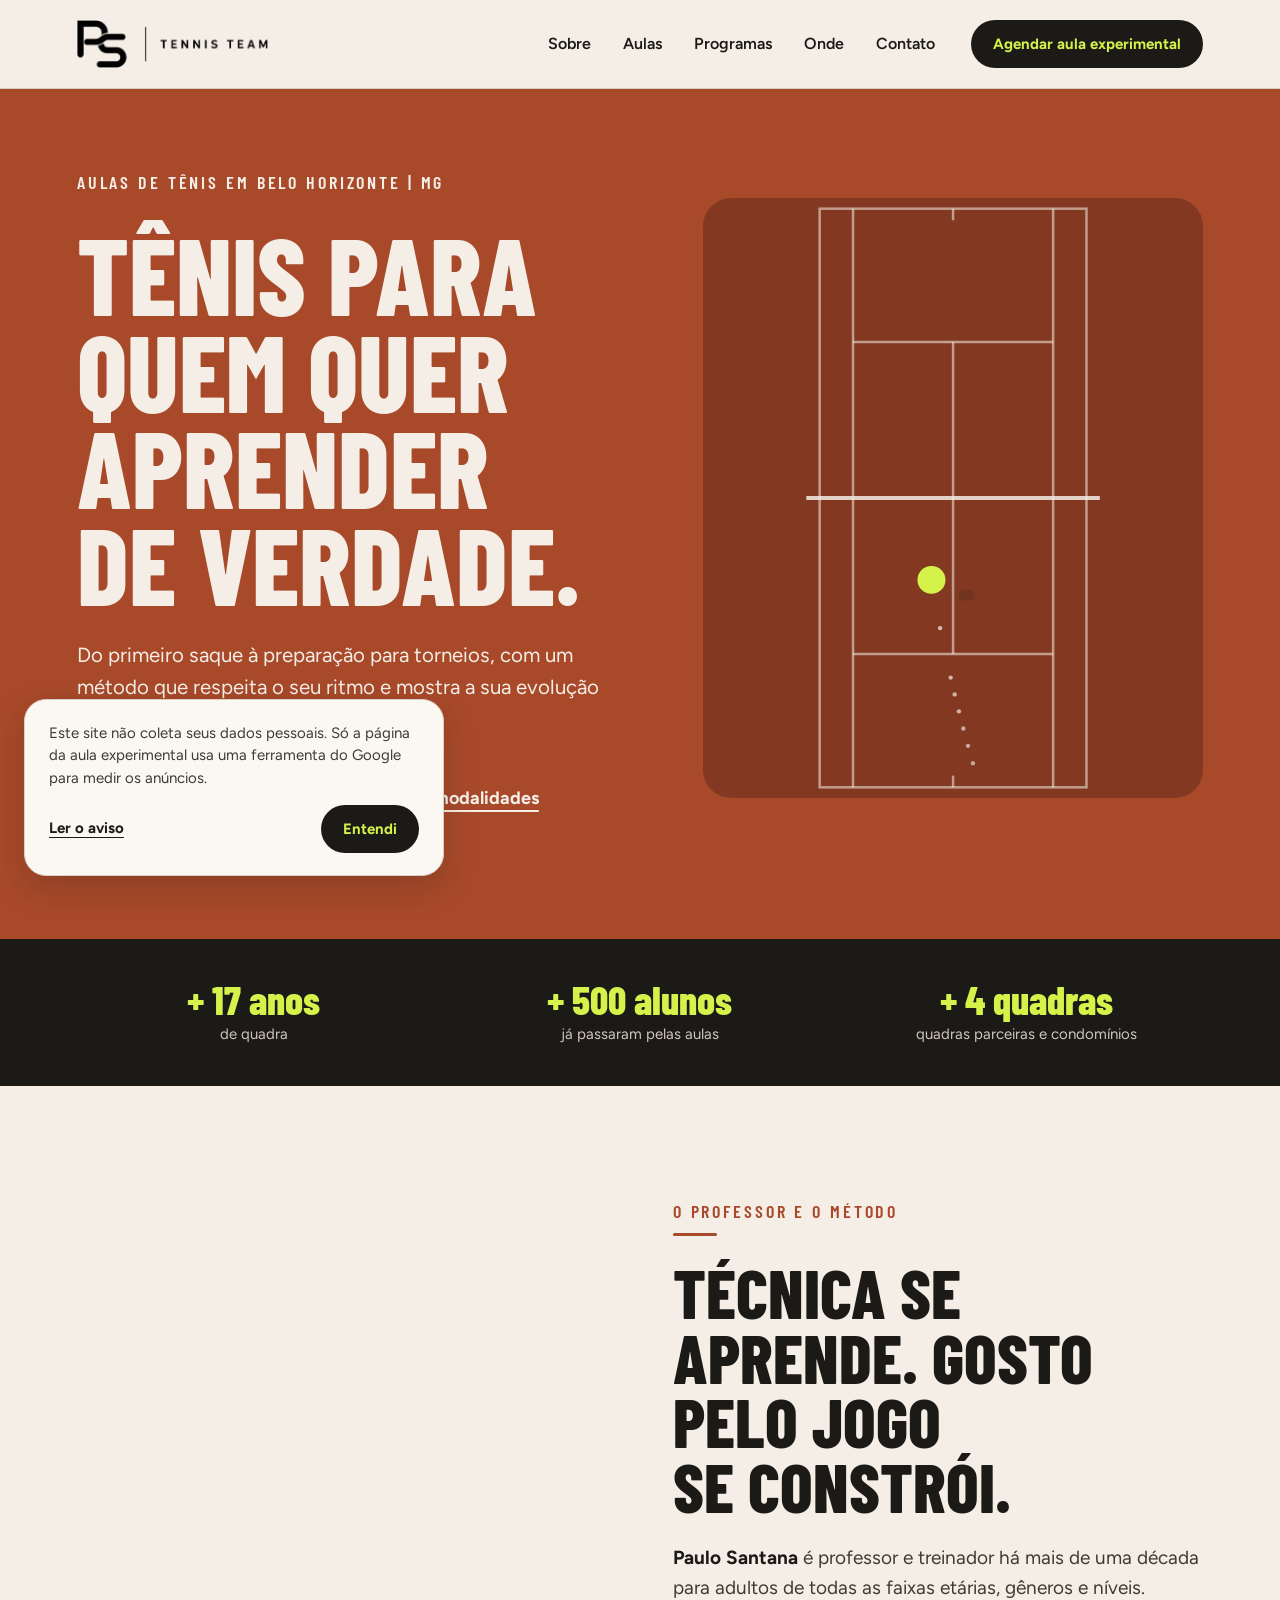
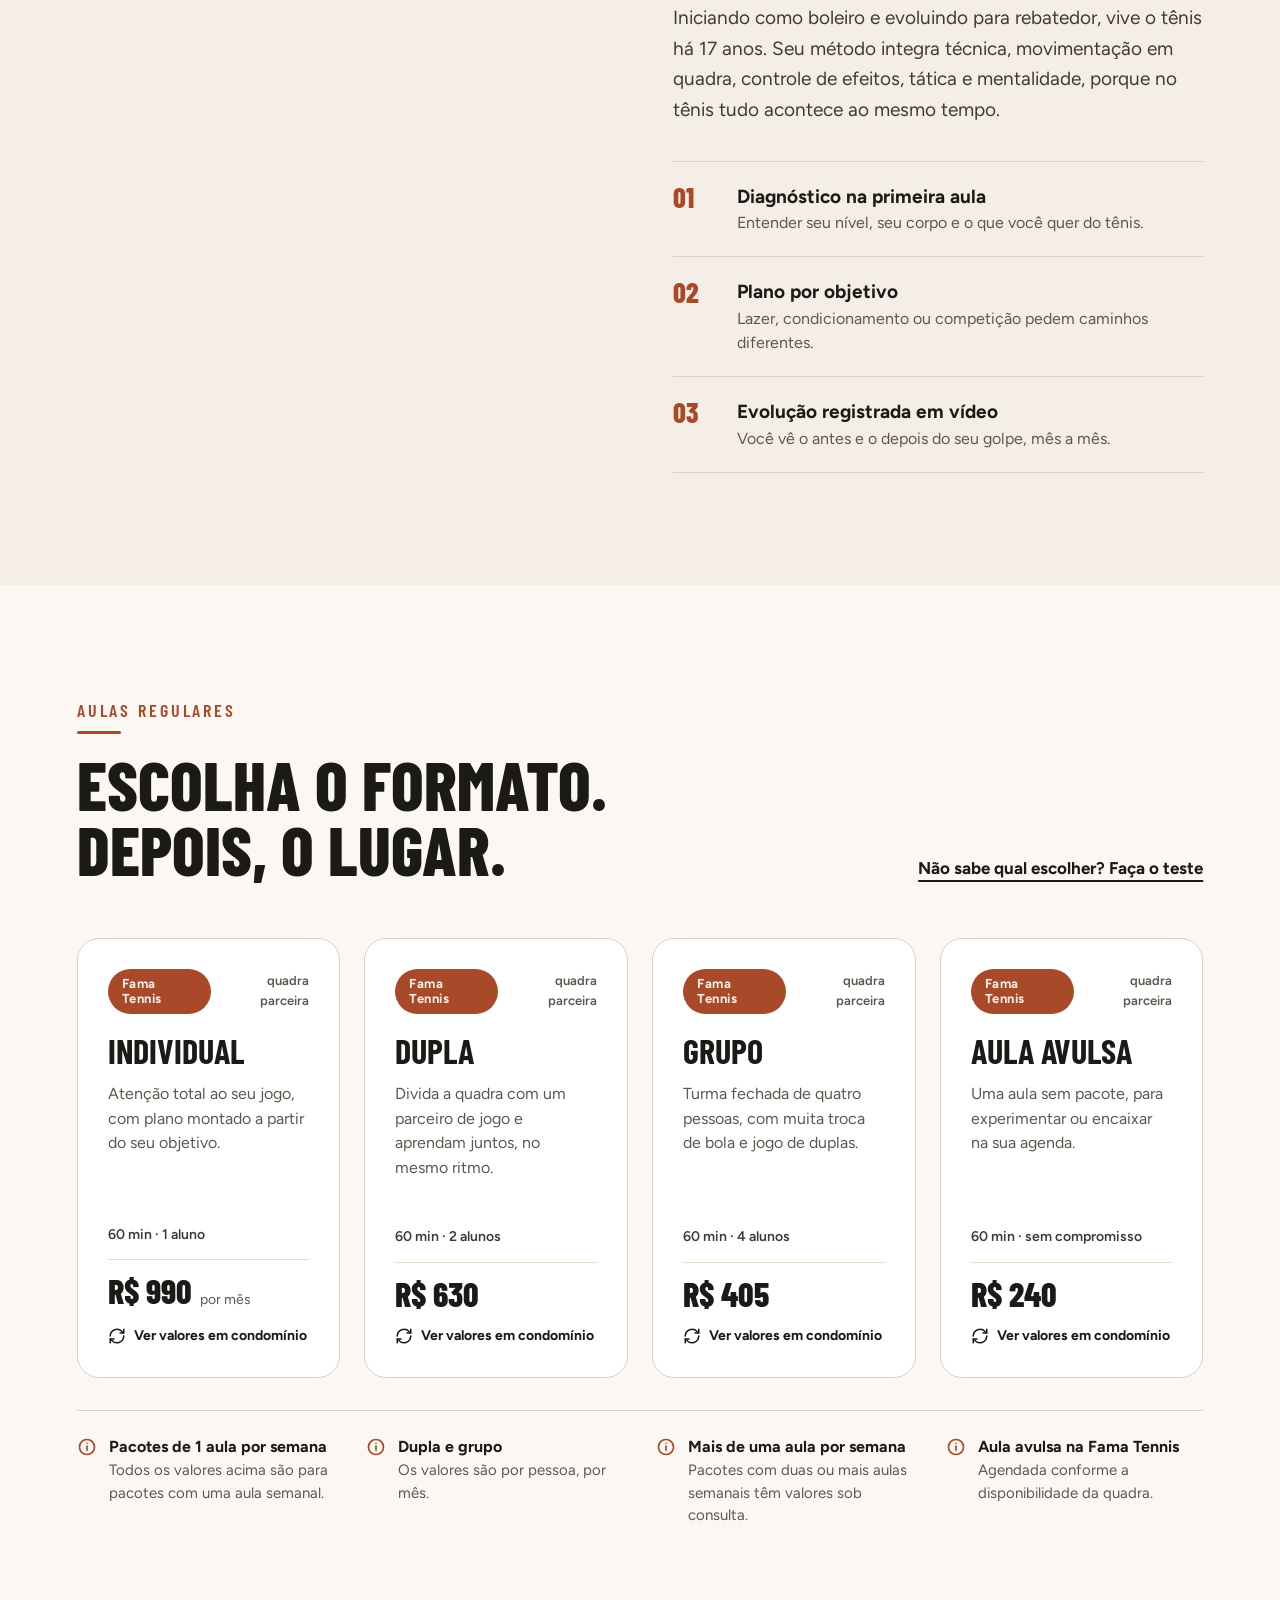
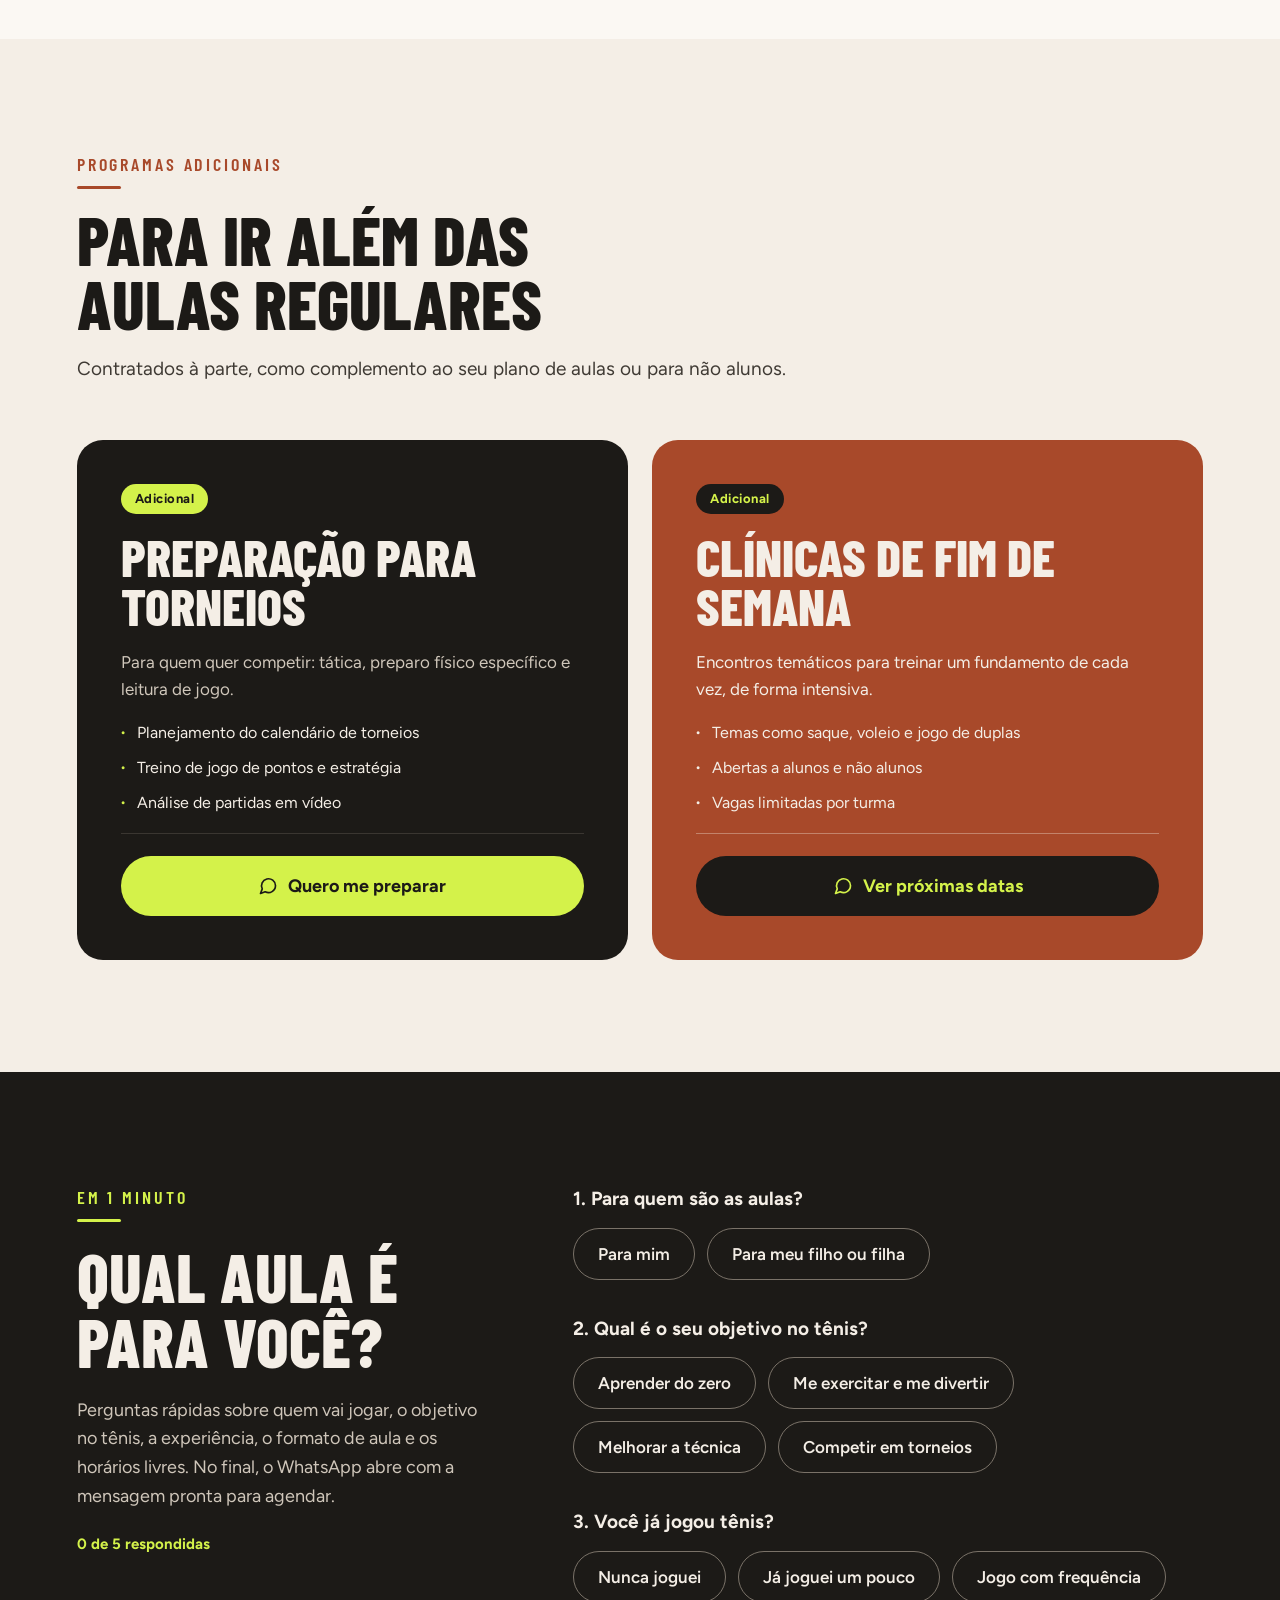
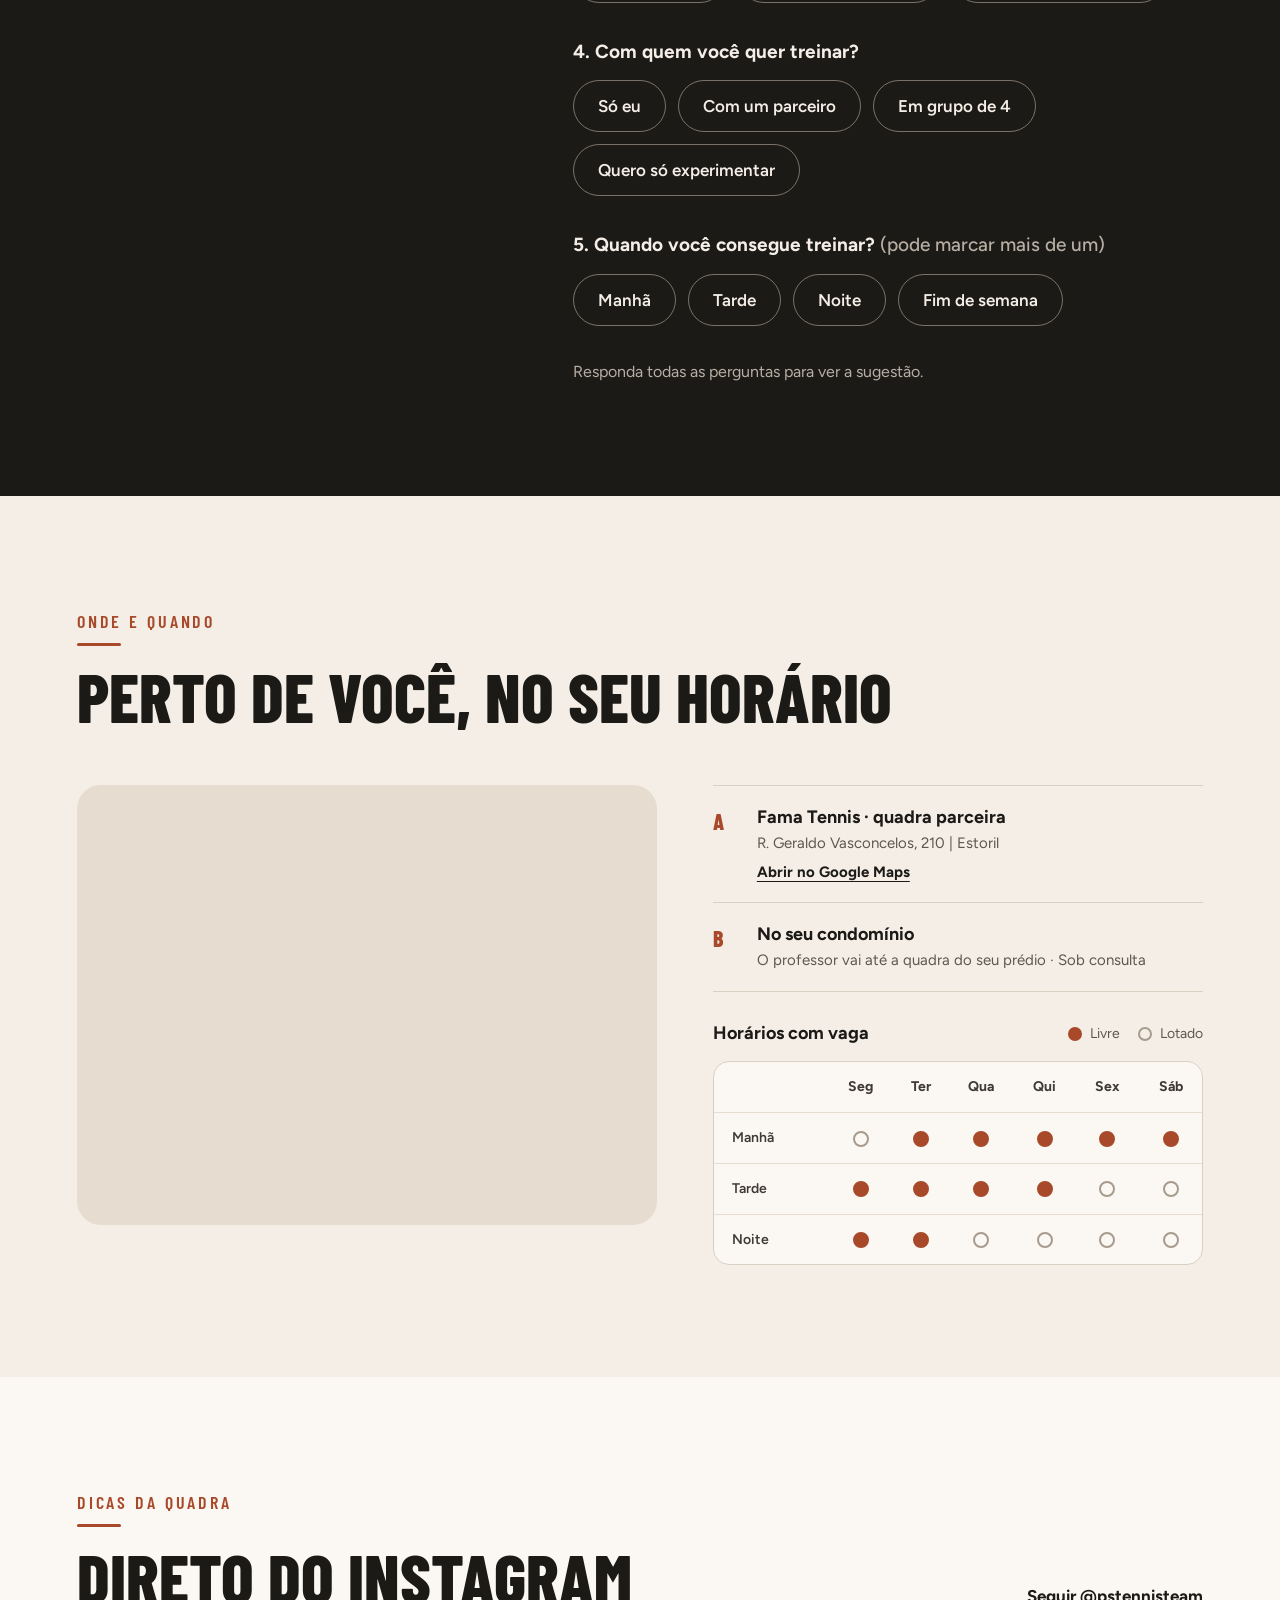
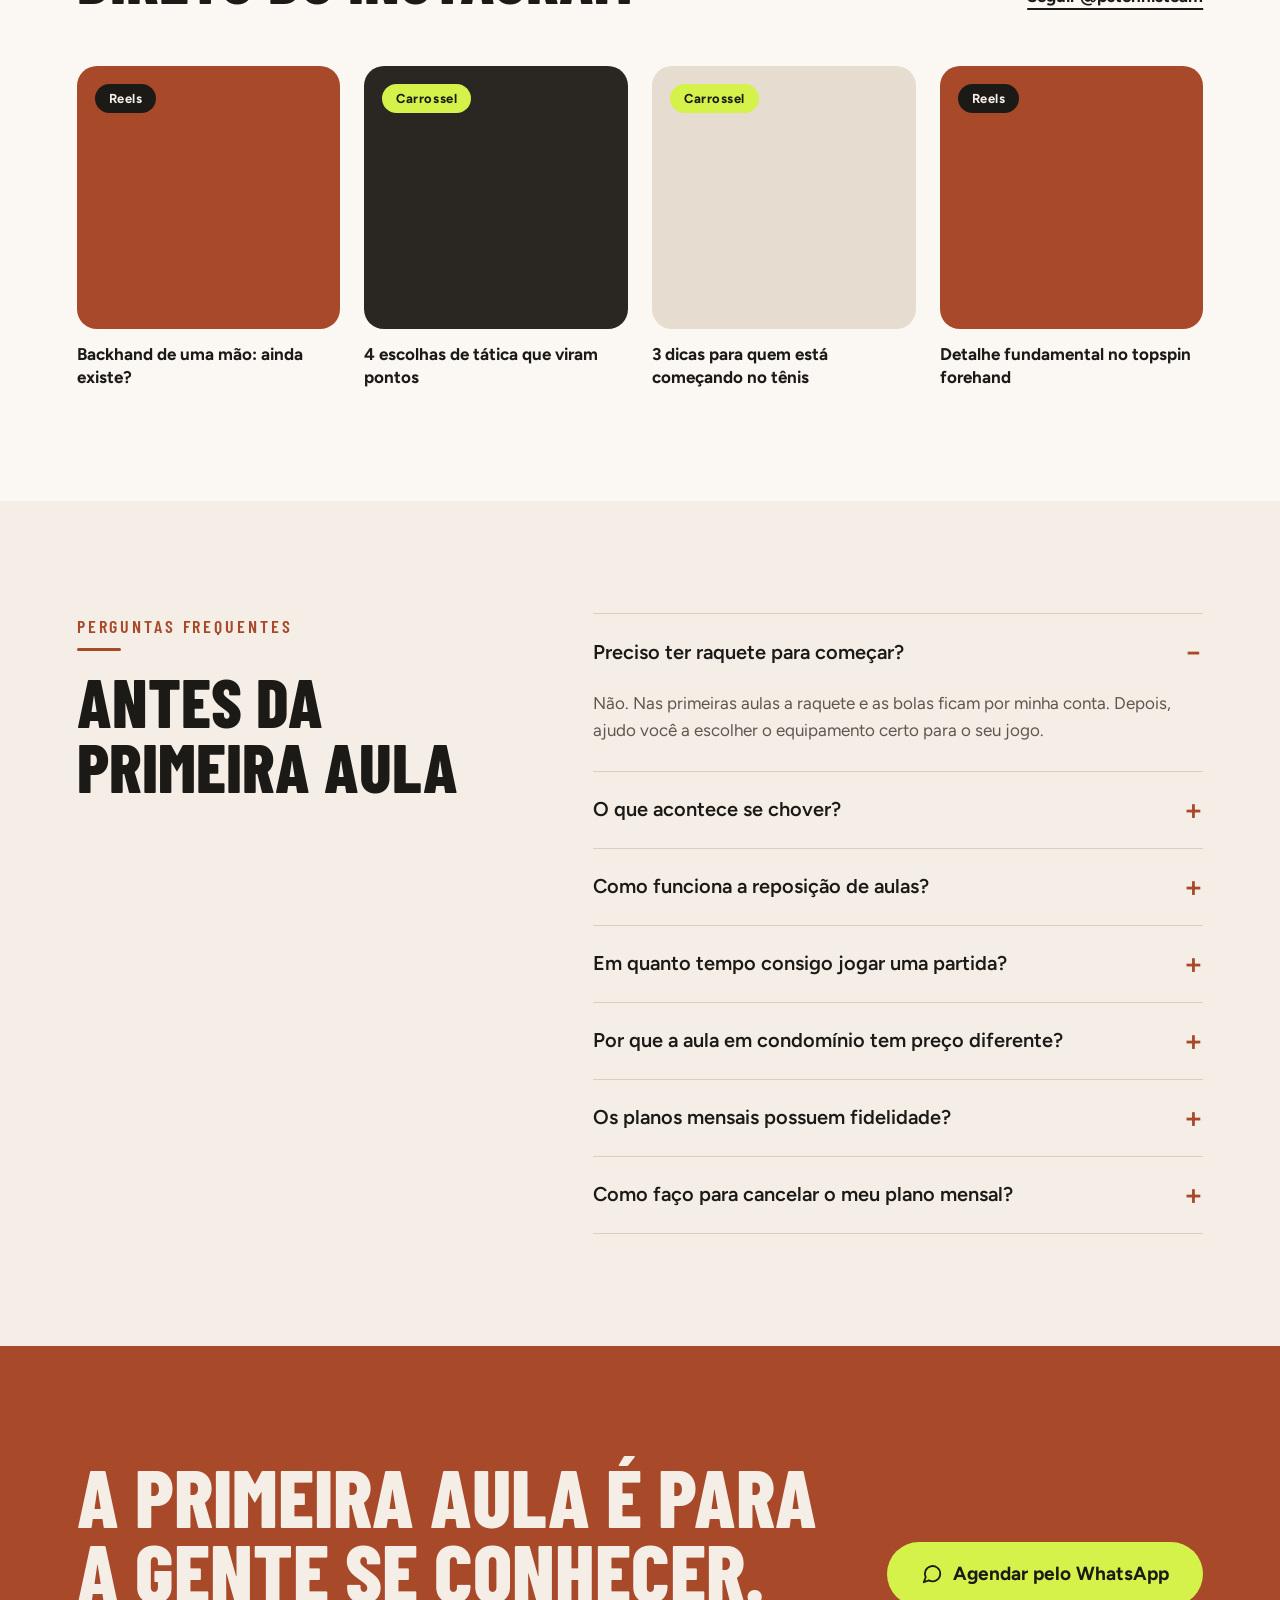
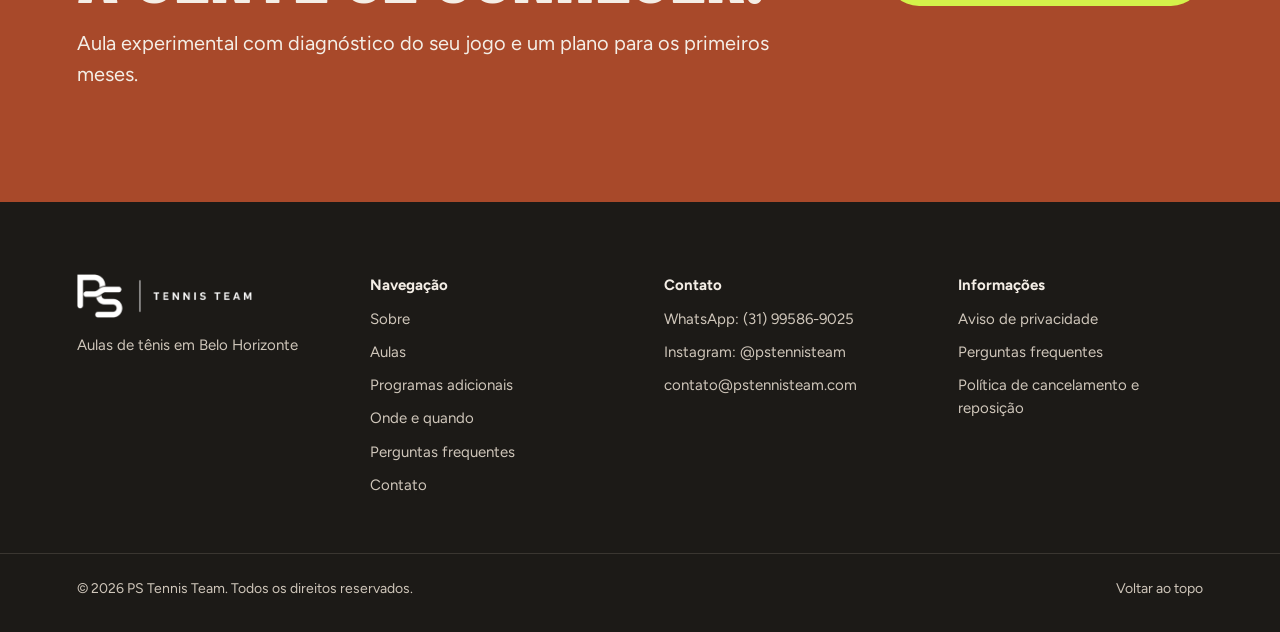
==== index.html @ 552b1750 "Adiciona animações ao rolar e consentimento de cookies dos anúncios Site principal: blocos entram ao" ====
<!doctype html>
<html lang="pt-BR">
<head>
  <meta charset="utf-8">
  <meta name="viewport" content="width=device-width, initial-scale=1">
  <title>PS Tennis Team | Aulas de tênis em Belo Horizonte</title>
  <meta name="description" content="Aulas de tênis com Paulo Santana em Belo Horizonte: individual, dupla, grupo e aula avulsa na Fama Tennis ou no seu condomínio. Agende uma aula experimental.">
  <meta name="theme-color" content="#A8492A">

  <meta property="og:title" content="PS Tennis Team | Aulas de tênis em Belo Horizonte">
  <meta property="og:description" content="Do primeiro saque à preparação para torneios. Agende uma aula experimental.">
  <meta property="og:type" content="website">
  <meta property="og:url" content="https://pstennisteam.com/">
  <meta property="og:image" content="https://pstennisteam.com/img/compartilhamento.jpg">
  <meta property="og:image:width" content="1200">
  <meta property="og:image:height" content="630">
  <meta property="og:locale" content="pt_BR">
  <meta name="twitter:card" content="summary_large_image">
  <link rel="canonical" href="https://pstennisteam.com/">

  <link rel="icon" type="image/png" sizes="32x32" href="img/favicon-32.png">
  <link rel="icon" type="image/png" sizes="512x512" href="img/favicon-512.png">
  <link rel="apple-touch-icon" href="img/apple-touch-icon.png">

  <link rel="preconnect" href="https://fonts.googleapis.com">
  <link rel="preconnect" href="https://fonts.gstatic.com" crossorigin>
  <link rel="stylesheet" href="https://fonts.googleapis.com/css2?family=Barlow+Condensed:wght@600;700;800&family=Figtree:wght@400;500;600;700&display=swap">
  <link rel="stylesheet" href="css/style.css">
  <script src="js/main.js" defer></script>
</head>
<body>

<a class="skip-link" href="#conteudo">Pular para o conteúdo</a>

<!-- ========== CABEÇALHO ========== -->
<header class="site-header" id="topo">
  <div class="container site-header__inner">
    <a class="brand" href="#inicio" aria-label="PS Tennis Team, voltar ao início">
      <img class="brand__logo" src="img/logo-preta.png" alt="PS Tennis Team" width="782" height="196">
    </a>

    <button class="menu-toggle" type="button" aria-expanded="false" aria-controls="menu-principal" aria-label="Abrir menu">
      <svg width="22" height="22" viewBox="0 0 24 24" fill="none" stroke="currentColor" stroke-width="2" stroke-linecap="round" aria-hidden="true">
        <line class="menu-toggle__l1" x1="4" y1="7" x2="20" y2="7"></line>
        <line class="menu-toggle__l2" x1="4" y1="12" x2="20" y2="12"></line>
        <line class="menu-toggle__l3" x1="4" y1="17" x2="14" y2="17"></line>
      </svg>
    </button>

    <nav class="main-nav" id="menu-principal" aria-label="Principal">
      <ul class="main-nav__list">
        <li><a href="#sobre">Sobre</a></li>
        <li><a href="#aulas">Aulas</a></li>
        <li><a href="#programas">Programas</a></li>
        <li><a href="#onde">Onde</a></li>
        <li><a href="#contato">Contato</a></li>
      </ul>
      <a class="btn btn--ink" href="#" data-whatsapp="Olá! Vim pelo site e gostaria de agendar uma aula experimental." target="_blank" rel="noopener">Agendar aula experimental</a>
    </nav>
  </div>
</header>

<main id="conteudo">

  <!-- ========== INÍCIO ========== -->
  <section class="hero" id="inicio">
    <div class="container hero__inner">
      <div class="hero__text">
        <p class="eyebrow eyebrow--light">Aulas de tênis em Belo Horizonte | MG</p>
        <h1 class="hero__title">Tênis para quem quer aprender de verdade.</h1>
        <p class="hero__lead">Do primeiro saque à preparação para torneios, com um método que respeita o seu ritmo e mostra a sua evolução em vídeo.</p>
        <div class="hero__actions">
          <a class="btn btn--ball btn--lg" href="#" data-whatsapp="Olá! Vim pelo site e gostaria de agendar uma aula experimental." target="_blank" rel="noopener">
            <svg class="icon" width="22" height="22" viewBox="0 0 24 24" fill="none" stroke="currentColor" stroke-width="2" stroke-linecap="round" stroke-linejoin="round" aria-hidden="true"><path d="M21 11.5a8.4 8.4 0 0 1-12.4 7.4L3 21l2.1-5.5A8.4 8.4 0 1 1 21 11.5z"></path></svg>
            Agendar aula experimental
          </a>
          <a class="link-light" href="#aulas">Ver modalidades</a>
        </div>
      </div>

      <div class="hero__media">
        <!--
          Espaço para o vídeo do topo. Quando houver um vídeo curto (6 a 10 s, sem som),
          coloque o arquivo em img/ e substitua o bloco .hero__court abaixo por:
          <video class="hero__video" src="img/hero.mp4" poster="img/hero.jpg" autoplay muted loop playsinline></video>
        -->
        <div class="hero__court" aria-hidden="true" data-rally>
          <svg class="court court--vertical" viewBox="0 0 360 734" fill="none">
            <rect x="20" y="20" width="320" height="694"></rect>
            <line x1="60" y1="20" x2="60" y2="714"></line>
            <line x1="300" y1="20" x2="300" y2="714"></line>
            <line x1="60" y1="180" x2="300" y2="180"></line>
            <line x1="60" y1="554" x2="300" y2="554"></line>
            <line x1="180" y1="180" x2="180" y2="554"></line>
            <line x1="180" y1="20" x2="180" y2="34"></line>
            <line x1="180" y1="700" x2="180" y2="714"></line>
            <line class="court__net" x1="4" y1="367" x2="356" y2="367"></line>
            <g class="court__trail"></g>
            <circle class="court__ball" cx="215" cy="690" r="12"></circle>
          </svg>
          <svg class="court court--horizontal" viewBox="0 0 734 360" fill="none">
            <rect x="20" y="20" width="694" height="320"></rect>
            <line x1="20" y1="60" x2="714" y2="60"></line>
            <line x1="20" y1="300" x2="714" y2="300"></line>
            <line x1="180" y1="60" x2="180" y2="300"></line>
            <line x1="554" y1="60" x2="554" y2="300"></line>
            <line x1="180" y1="180" x2="554" y2="180"></line>
            <line class="court__net" x1="367" y1="4" x2="367" y2="356"></line>
            <g class="court__trail"></g>
            <circle class="court__ball" cx="690" cy="215" r="20"></circle>
          </svg>
        </div>
      </div>
    </div>
  </section>

  <!-- ========== CREDENCIAIS ========== -->
  <section class="credentials" aria-label="Credenciais">
    <div class="container credentials__inner">
      <div class="credential">
        <span class="credential__value">+ 17 anos</span>
        <span class="credential__label">de quadra</span>
      </div>
      <div class="credential">
        <span class="credential__value">+ 500 alunos</span>
        <span class="credential__label">já passaram pelas aulas</span>
      </div>
      <div class="credential">
        <span class="credential__value">+ 4 quadras</span>
        <span class="credential__label">quadras parceiras e condomínios</span>
      </div>
    </div>
  </section>

  <!-- ========== SOBRE ========== -->
  <section class="section" id="sobre">
    <div class="container about">
      <div class="about__photo">
        <img src="img/paulo.jpg" alt="Paulo Santana em quadra de saibro, em posição de espera com a raquete" width="1000" height="1333" loading="lazy">
      </div>
      <div class="about__text">
        <p class="eyebrow">O professor e o método</p>
        <h2 class="section-title">Técnica se aprende. Gosto pelo jogo se constrói.</h2>
        <p class="body-lg"><strong>Paulo Santana</strong> é professor e treinador há mais de uma década para adultos de todas as faixas etárias, gêneros e níveis. Iniciando como boleiro e evoluindo para rebatedor, vive o tênis há 17 anos. Seu método integra técnica, movimentação em quadra, controle de efeitos, tática e mentalidade, porque no tênis tudo acontece ao mesmo tempo.</p>
        <ol class="method">
          <li class="method__item">
            <span class="method__num" aria-hidden="true">01</span>
            <div>
              <h3 class="method__title">Diagnóstico na primeira aula</h3>
              <p class="method__text">Entender seu nível, seu corpo e o que você quer do tênis.</p>
            </div>
          </li>
          <li class="method__item">
            <span class="method__num" aria-hidden="true">02</span>
            <div>
              <h3 class="method__title">Plano por objetivo</h3>
              <p class="method__text">Lazer, condicionamento ou competição pedem caminhos diferentes.</p>
            </div>
          </li>
          <li class="method__item">
            <span class="method__num" aria-hidden="true">03</span>
            <div>
              <h3 class="method__title">Evolução registrada em vídeo</h3>
              <p class="method__text">Você vê o antes e o depois do seu golpe, mês a mês.</p>
            </div>
          </li>
        </ol>
      </div>
    </div>
  </section>

  <!-- ========== AULAS REGULARES (cards que viram) ========== -->
  <section class="section section--paper" id="aulas">
    <div class="container">
      <div class="section-head section-head--split">
        <div>
          <p class="eyebrow">Aulas regulares</p>
          <h2 class="section-title">Escolha o formato.<br>Depois, o lugar.</h2>
        </div>
        <a class="link-dark" href="#qual-aula">Não sabe qual escolher? Faça o teste</a>
      </div>

      <!--
        Cada card tem dois lados: frente = Fama Tennis, verso = Condomínio.
        Para alterar valores, edite os textos .plan__price e .plan__unit de cada lado.
      -->
      <div class="plans">

        <button class="plan" type="button" aria-pressed="false">
          <span class="plan__inner">
            <span class="plan__face plan__face--front">
              <span class="plan__top"><span class="chip chip--accent">Fama Tennis</span><span class="plan__where">quadra parceira</span></span>
              <span class="plan__title">Individual</span>
              <span class="plan__desc">Atenção total ao seu jogo, com plano montado a partir do seu objetivo.</span>
              <span class="plan__spacer"></span>
              <span class="plan__meta">60 min · 1 aluno</span>
              <span class="plan__pricing"><span class="plan__price">R$ 990</span><span class="plan__unit">por mês</span></span>
              <span class="plan__flip"><svg class="icon" width="18" height="18" viewBox="0 0 24 24" fill="none" stroke="currentColor" stroke-width="2" stroke-linecap="round" stroke-linejoin="round" aria-hidden="true"><path d="M3 12a9 9 0 0 1 15.5-6.2L21 8"></path><polyline points="21 3 21 8 16 8"></polyline><path d="M21 12a9 9 0 0 1-15.5 6.2L3 16"></path><polyline points="3 21 3 16 8 16"></polyline></svg>Ver valores em condomínio</span>
            </span>
            <span class="plan__face plan__face--back" aria-hidden="true">
              <span class="plan__top"><span class="chip chip--ball">Condomínio</span><span class="plan__where">na quadra do seu prédio</span></span>
              <span class="plan__title">Individual</span>
              <span class="plan__desc">O mesmo acompanhamento individual, sem sair do seu condomínio.</span>
              <span class="plan__spacer"></span>
              <span class="plan__meta">60 min · 1 aluno</span>
              <span class="plan__pricing"><span class="plan__price">R$ 810</span></span>
              <span class="plan__flip"><svg class="icon" width="18" height="18" viewBox="0 0 24 24" fill="none" stroke="currentColor" stroke-width="2" stroke-linecap="round" stroke-linejoin="round" aria-hidden="true"><path d="M3 12a9 9 0 0 1 15.5-6.2L21 8"></path><polyline points="21 3 21 8 16 8"></polyline><path d="M21 12a9 9 0 0 1-15.5 6.2L3 16"></path><polyline points="3 21 3 16 8 16"></polyline></svg>Ver valores na Fama Tennis</span>
            </span>
          </span>
        </button>

        <button class="plan" type="button" aria-pressed="false">
          <span class="plan__inner">
            <span class="plan__face plan__face--front">
              <span class="plan__top"><span class="chip chip--accent">Fama Tennis</span><span class="plan__where">quadra parceira</span></span>
              <span class="plan__title">Dupla</span>
              <span class="plan__desc">Divida a quadra com um parceiro de jogo e aprendam juntos, no mesmo ritmo.</span>
              <span class="plan__spacer"></span>
              <span class="plan__meta">60 min · 2 alunos</span>
              <span class="plan__pricing"><span class="plan__price">R$ 630</span></span>
              <span class="plan__flip"><svg class="icon" width="18" height="18" viewBox="0 0 24 24" fill="none" stroke="currentColor" stroke-width="2" stroke-linecap="round" stroke-linejoin="round" aria-hidden="true"><path d="M3 12a9 9 0 0 1 15.5-6.2L21 8"></path><polyline points="21 3 21 8 16 8"></polyline><path d="M21 12a9 9 0 0 1-15.5 6.2L3 16"></path><polyline points="3 21 3 16 8 16"></polyline></svg>Ver valores em condomínio</span>
            </span>
            <span class="plan__face plan__face--back" aria-hidden="true">
              <span class="plan__top"><span class="chip chip--ball">Condomínio</span><span class="plan__where">na quadra do seu prédio</span></span>
              <span class="plan__title">Dupla</span>
              <span class="plan__desc">Com um vizinho, familiar ou amigo, na quadra do prédio.</span>
              <span class="plan__spacer"></span>
              <span class="plan__meta">60 min · 2 alunos</span>
              <span class="plan__pricing"><span class="plan__price">R$ 540</span></span>
              <span class="plan__flip"><svg class="icon" width="18" height="18" viewBox="0 0 24 24" fill="none" stroke="currentColor" stroke-width="2" stroke-linecap="round" stroke-linejoin="round" aria-hidden="true"><path d="M3 12a9 9 0 0 1 15.5-6.2L21 8"></path><polyline points="21 3 21 8 16 8"></polyline><path d="M21 12a9 9 0 0 1-15.5 6.2L3 16"></path><polyline points="3 21 3 16 8 16"></polyline></svg>Ver valores na Fama Tennis</span>
            </span>
          </span>
        </button>

        <button class="plan" type="button" aria-pressed="false">
          <span class="plan__inner">
            <span class="plan__face plan__face--front">
              <span class="plan__top"><span class="chip chip--accent">Fama Tennis</span><span class="plan__where">quadra parceira</span></span>
              <span class="plan__title">Grupo</span>
              <span class="plan__desc">Turma fechada de quatro pessoas, com muita troca de bola e jogo de duplas.</span>
              <span class="plan__spacer"></span>
              <span class="plan__meta">60 min · 4 alunos</span>
              <span class="plan__pricing"><span class="plan__price">R$ 405</span></span>
              <span class="plan__flip"><svg class="icon" width="18" height="18" viewBox="0 0 24 24" fill="none" stroke="currentColor" stroke-width="2" stroke-linecap="round" stroke-linejoin="round" aria-hidden="true"><path d="M3 12a9 9 0 0 1 15.5-6.2L21 8"></path><polyline points="21 3 21 8 16 8"></polyline><path d="M21 12a9 9 0 0 1-15.5 6.2L3 16"></path><polyline points="3 21 3 16 8 16"></polyline></svg>Ver valores em condomínio</span>
            </span>
            <span class="plan__face plan__face--back" aria-hidden="true">
              <span class="plan__top"><span class="chip chip--ball">Condomínio</span><span class="plan__where">na quadra do seu prédio</span></span>
              <span class="plan__title">Grupo</span>
              <span class="plan__desc">Reúna quatro moradores e dividam a aula na quadra do condomínio.</span>
              <span class="plan__spacer"></span>
              <span class="plan__meta">60 min · 4 alunos</span>
              <span class="plan__pricing"><span class="plan__price">R$ 360</span></span>
              <span class="plan__flip"><svg class="icon" width="18" height="18" viewBox="0 0 24 24" fill="none" stroke="currentColor" stroke-width="2" stroke-linecap="round" stroke-linejoin="round" aria-hidden="true"><path d="M3 12a9 9 0 0 1 15.5-6.2L21 8"></path><polyline points="21 3 21 8 16 8"></polyline><path d="M21 12a9 9 0 0 1-15.5 6.2L3 16"></path><polyline points="3 21 3 16 8 16"></polyline></svg>Ver valores na Fama Tennis</span>
            </span>
          </span>
        </button>

        <button class="plan" type="button" aria-pressed="false">
          <span class="plan__inner">
            <span class="plan__face plan__face--front">
              <span class="plan__top"><span class="chip chip--accent">Fama Tennis</span><span class="plan__where">quadra parceira</span></span>
              <span class="plan__title">Aula avulsa</span>
              <span class="plan__desc">Uma aula sem pacote, para experimentar ou encaixar na sua agenda.</span>
              <span class="plan__spacer"></span>
              <span class="plan__meta">60 min · sem compromisso</span>
              <span class="plan__pricing"><span class="plan__price">R$ 240</span></span>
              <span class="plan__flip"><svg class="icon" width="18" height="18" viewBox="0 0 24 24" fill="none" stroke="currentColor" stroke-width="2" stroke-linecap="round" stroke-linejoin="round" aria-hidden="true"><path d="M3 12a9 9 0 0 1 15.5-6.2L21 8"></path><polyline points="21 3 21 8 16 8"></polyline><path d="M21 12a9 9 0 0 1-15.5 6.2L3 16"></path><polyline points="3 21 3 16 8 16"></polyline></svg>Ver valores em condomínio</span>
            </span>
            <span class="plan__face plan__face--back" aria-hidden="true">
              <span class="plan__top"><span class="chip chip--ball">Condomínio</span><span class="plan__where">na quadra do seu prédio</span></span>
              <span class="plan__title">Aula avulsa</span>
              <span class="plan__desc">Uma aula pontual na quadra do seu condomínio, sem pacote.</span>
              <span class="plan__spacer"></span>
              <span class="plan__meta">60 min · sem compromisso</span>
              <span class="plan__pricing"><span class="plan__price">R$ 220</span></span>
              <span class="plan__flip"><svg class="icon" width="18" height="18" viewBox="0 0 24 24" fill="none" stroke="currentColor" stroke-width="2" stroke-linecap="round" stroke-linejoin="round" aria-hidden="true"><path d="M3 12a9 9 0 0 1 15.5-6.2L21 8"></path><polyline points="21 3 21 8 16 8"></polyline><path d="M21 12a9 9 0 0 1-15.5 6.2L3 16"></path><polyline points="3 21 3 16 8 16"></polyline></svg>Ver valores na Fama Tennis</span>
            </span>
          </span>
        </button>

      </div>

      <ul class="plan-notes">
        <li class="plan-note"><svg class="icon" width="20" height="20" viewBox="0 0 24 24" fill="none" stroke="currentColor" stroke-width="2" stroke-linecap="round" stroke-linejoin="round" aria-hidden="true"><circle cx="12" cy="12" r="9"></circle><line x1="12" y1="11" x2="12" y2="16"></line><line x1="12" y1="7.5" x2="12" y2="7.6"></line></svg><div><p class="plan-note__title">Pacotes de 1 aula por semana</p><p class="plan-note__text">Todos os valores acima são para pacotes com uma aula semanal.</p></div></li>
        <li class="plan-note"><svg class="icon" width="20" height="20" viewBox="0 0 24 24" fill="none" stroke="currentColor" stroke-width="2" stroke-linecap="round" stroke-linejoin="round" aria-hidden="true"><circle cx="12" cy="12" r="9"></circle><line x1="12" y1="11" x2="12" y2="16"></line><line x1="12" y1="7.5" x2="12" y2="7.6"></line></svg><div><p class="plan-note__title">Dupla e grupo</p><p class="plan-note__text">Os valores são por pessoa, por mês.</p></div></li>
        <li class="plan-note"><svg class="icon" width="20" height="20" viewBox="0 0 24 24" fill="none" stroke="currentColor" stroke-width="2" stroke-linecap="round" stroke-linejoin="round" aria-hidden="true"><circle cx="12" cy="12" r="9"></circle><line x1="12" y1="11" x2="12" y2="16"></line><line x1="12" y1="7.5" x2="12" y2="7.6"></line></svg><div><p class="plan-note__title">Mais de uma aula por semana</p><p class="plan-note__text">Pacotes com duas ou mais aulas semanais têm valores sob consulta.</p></div></li>
        <li class="plan-note"><svg class="icon" width="20" height="20" viewBox="0 0 24 24" fill="none" stroke="currentColor" stroke-width="2" stroke-linecap="round" stroke-linejoin="round" aria-hidden="true"><circle cx="12" cy="12" r="9"></circle><line x1="12" y1="11" x2="12" y2="16"></line><line x1="12" y1="7.5" x2="12" y2="7.6"></line></svg><div><p class="plan-note__title">Aula avulsa na Fama Tennis</p><p class="plan-note__text">Agendada conforme a disponibilidade da quadra.</p></div></li>
      </ul>
    </div>
  </section>

  <!-- ========== PROGRAMAS ADICIONAIS ========== -->
  <section class="section" id="programas">
    <div class="container">
      <div class="section-head section-head--narrow">
        <p class="eyebrow">Programas adicionais</p>
        <h2 class="section-title">Para ir além das aulas regulares</h2>
        <p class="body-lg">Contratados à parte, como complemento ao seu plano de aulas ou para não alunos.</p>
      </div>

      <div class="programs">
        <article class="program program--ink">
          <span class="chip chip--ball">Adicional</span>
          <h3 class="program__title">Preparação para torneios</h3>
          <p class="program__text">Para quem quer competir: tática, preparo físico específico e leitura de jogo.</p>
          <ul class="program__list">
            <li>Planejamento do calendário de torneios</li>
            <li>Treino de jogo de pontos e estratégia</li>
            <li>Análise de partidas em vídeo</li>
          </ul>
          <div class="program__foot">
            <a class="btn btn--ball btn--lg btn--block" href="#" data-whatsapp="Olá! Vim pelo site e tenho interesse na Preparação para torneios." target="_blank" rel="noopener"><svg class="icon" width="20" height="20" viewBox="0 0 24 24" fill="none" stroke="currentColor" stroke-width="2" stroke-linecap="round" stroke-linejoin="round" aria-hidden="true"><path d="M21 11.5a8.4 8.4 0 0 1-12.4 7.4L3 21l2.1-5.5A8.4 8.4 0 1 1 21 11.5z"></path></svg>Quero me preparar</a>
          </div>
        </article>

        <article class="program program--accent">
          <span class="chip chip--ink">Adicional</span>
          <h3 class="program__title">Clínicas de fim de semana</h3>
          <p class="program__text">Encontros temáticos para treinar um fundamento de cada vez, de forma intensiva.</p>
          <ul class="program__list">
            <li>Temas como saque, voleio e jogo de duplas</li>
            <li>Abertas a alunos e não alunos</li>
            <li>Vagas limitadas por turma</li>
          </ul>
          <div class="program__foot">
            <a class="btn btn--ink btn--lg btn--block" href="#" data-whatsapp="Olá! Vim pelo site e gostaria de saber as próximas datas das Clínicas de fim de semana." target="_blank" rel="noopener"><svg class="icon" width="20" height="20" viewBox="0 0 24 24" fill="none" stroke="currentColor" stroke-width="2" stroke-linecap="round" stroke-linejoin="round" aria-hidden="true"><path d="M21 11.5a8.4 8.4 0 0 1-12.4 7.4L3 21l2.1-5.5A8.4 8.4 0 1 1 21 11.5z"></path></svg>Ver próximas datas</a>
          </div>
        </article>
      </div>
    </div>
  </section>

  <!-- ========== TESTE: QUAL AULA É PARA VOCÊ? ========== -->
  <section class="section section--ink" id="qual-aula">
    <div class="container quiz">
      <div class="quiz__intro">
        <p class="eyebrow eyebrow--ball">Em 1 minuto</p>
        <h2 class="section-title section-title--light">Qual aula é para você?</h2>
        <p class="quiz__lead">Perguntas rápidas sobre quem vai jogar, o objetivo no tênis, a experiência, o formato de aula e os horários livres. No final, o WhatsApp abre com a mensagem pronta para agendar.</p>
        <p class="quiz__progress" id="quiz-progress" aria-live="polite">0 de 5 respondidas</p>
      </div>

      <div class="quiz__body">
        <!-- As perguntas são montadas pelo js/main.js, porque os textos mudam conforme as respostas -->
        <form class="quiz__questions" id="quiz-questions" onsubmit="return false" aria-label="Teste de indicação de aula"></form>

        <div class="quiz__result" id="quiz-result" aria-live="polite">
          <p class="quiz__empty" id="quiz-empty">Responda todas as perguntas para ver a sugestão.</p>

          <div class="result" id="quiz-card" hidden>
            <div class="result__head">
              <div class="result__text">
                <p class="result__kicker">Nossa sugestão</p>
                <p class="result__title" id="result-title"></p>
                <p class="result__for" id="result-for"></p>
                <p class="result__desc" id="result-desc"></p>
              </div>
              <a class="btn btn--ball btn--lg" id="result-whatsapp" href="#" target="_blank" rel="noopener">
                <svg class="icon" width="20" height="20" viewBox="0 0 24 24" fill="none" stroke="currentColor" stroke-width="2" stroke-linecap="round" stroke-linejoin="round" aria-hidden="true"><path d="M21 11.5a8.4 8.4 0 0 1-12.4 7.4L3 21l2.1-5.5A8.4 8.4 0 1 1 21 11.5z"></path></svg>
                Enviar pelo WhatsApp
              </a>
            </div>
            <a class="result__extra" id="result-extra" href="#programas" hidden><span aria-hidden="true">+</span><span id="result-extra-text"></span></a>
            <div class="result__message">
              <p class="result__message-label">Mensagem que vai para o WhatsApp</p>
              <p class="result__message-text" id="result-message"></p>
            </div>
            <button class="result__reset" type="button" id="quiz-reset">Refazer o teste</button>
          </div>
        </div>
      </div>
    </div>
  </section>

  <!-- ========== ONDE E QUANDO ========== -->
  <section class="section" id="onde">
    <div class="container">
      <div class="section-head">
        <p class="eyebrow">Onde e quando</p>
        <h2 class="section-title">Perto de você, no seu horário</h2>
      </div>

      <div class="where">
        <div class="where__map">
          <iframe
            title="Mapa da Fama Tennis, R. Geraldo Vasconcelos, 210, Estoril, Belo Horizonte"
            src="https://www.google.com/maps?q=R.+Geraldo+Vasconcelos,+210+-+Estoril,+Belo+Horizonte+-+MG&output=embed"
            loading="lazy"
            referrerpolicy="no-referrer-when-downgrade"></iframe>
        </div>

        <div class="where__info">
          <ul class="places">
            <li class="place">
              <span class="place__mark" aria-hidden="true">A</span>
              <div>
                <p class="place__name">Fama Tennis · quadra parceira</p>
                <p class="place__detail">R. Geraldo Vasconcelos, 210 | Estoril</p>
                <a class="place__link" href="https://www.google.com/maps/search/?api=1&query=R.+Geraldo+Vasconcelos,+210+Estoril+Belo+Horizonte" target="_blank" rel="noopener">Abrir no Google Maps</a>
              </div>
            </li>
            <li class="place">
              <span class="place__mark" aria-hidden="true">B</span>
              <div>
                <p class="place__name">No seu condomínio</p>
                <p class="place__detail">O professor vai até a quadra do seu prédio · Sob consulta</p>
              </div>
            </li>
          </ul>

          <div class="schedule">
            <div class="schedule__head">
              <p class="schedule__title">Horários com vaga</p>
              <div class="schedule__legend" aria-hidden="true">
                <span><span class="dot dot--free"></span>Livre</span>
                <span><span class="dot"></span>Lotado</span>
              </div>
            </div>
            <!-- Para atualizar a grade: troque "dot--free" por "dot" (e o texto "Livre" por "Lotado") em cada célula -->
            <div class="schedule__scroll">
              <table class="schedule__table">
                <caption class="visually-hidden">Horários com vaga por dia e turno, de segunda a sábado</caption>
                <thead>
                  <tr><th scope="col"><span class="visually-hidden">Turno</span></th><th scope="col">Seg</th><th scope="col">Ter</th><th scope="col">Qua</th><th scope="col">Qui</th><th scope="col">Sex</th><th scope="col">Sáb</th></tr>
                </thead>
                <tbody>
                  <tr>
                    <th scope="row">Manhã</th>
                    <td><span class="dot"></span><span class="visually-hidden">Lotado</span></td>
                    <td><span class="dot dot--free"></span><span class="visually-hidden">Livre</span></td>
                    <td><span class="dot dot--free"></span><span class="visually-hidden">Livre</span></td>
                    <td><span class="dot dot--free"></span><span class="visually-hidden">Livre</span></td>
                    <td><span class="dot dot--free"></span><span class="visually-hidden">Livre</span></td>
                    <td><span class="dot dot--free"></span><span class="visually-hidden">Livre</span></td>
                  </tr>
                  <tr>
                    <th scope="row">Tarde</th>
                    <td><span class="dot dot--free"></span><span class="visually-hidden">Livre</span></td>
                    <td><span class="dot dot--free"></span><span class="visually-hidden">Livre</span></td>
                    <td><span class="dot dot--free"></span><span class="visually-hidden">Livre</span></td>
                    <td><span class="dot dot--free"></span><span class="visually-hidden">Livre</span></td>
                    <td><span class="dot"></span><span class="visually-hidden">Lotado</span></td>
                    <td><span class="dot"></span><span class="visually-hidden">Lotado</span></td>
                  </tr>
                  <tr>
                    <th scope="row">Noite</th>
                    <td><span class="dot dot--free"></span><span class="visually-hidden">Livre</span></td>
                    <td><span class="dot dot--free"></span><span class="visually-hidden">Livre</span></td>
                    <td><span class="dot"></span><span class="visually-hidden">Lotado</span></td>
                    <td><span class="dot"></span><span class="visually-hidden">Lotado</span></td>
                    <td><span class="dot"></span><span class="visually-hidden">Lotado</span></td>
                    <td><span class="dot"></span><span class="visually-hidden">Lotado</span></td>
                  </tr>
                </tbody>
              </table>
            </div>
          </div>
        </div>
      </div>
    </div>
  </section>

  <!-- ========== DICAS (INSTAGRAM) ========== -->
  <section class="section section--paper" id="dicas">
    <div class="container">
      <div class="section-head section-head--split">
        <div>
          <p class="eyebrow">Dicas da quadra</p>
          <h2 class="section-title">Direto do Instagram</h2>
        </div>
        <a class="link-dark" href="https://www.instagram.com/pstennisteam/" target="_blank" rel="noopener">Seguir @pstennisteam</a>
      </div>

      <!-- Quando os posts estiverem no ar, troque cada href pelo link do post e, se quiser, coloque a capa dentro de .tip__thumb: <img src="img/dica-1.jpg" alt="" loading="lazy"> -->
      <div class="tips">
        <a class="tip" href="https://www.instagram.com/p/Ddr6qSBhpRZ/" target="_blank" rel="noopener">
          <span class="tip__thumb tip__thumb--accent"><span class="chip chip--ink">Reels</span></span>
          <span class="tip__title">Backhand de uma mão: ainda existe?</span>
        </a>
        <a class="tip" href="https://www.instagram.com/p/Dd4wc-xCXO5/?img_index=1" target="_blank" rel="noopener">
          <span class="tip__thumb tip__thumb--ink"><span class="chip chip--ball">Carrossel</span></span>
          <span class="tip__title">4 escolhas de tática que viram pontos</span>
        </a>
        <a class="tip" href="https://www.instagram.com/p/DblrPNqieUC/?img_index=1" target="_blank" rel="noopener">
          <span class="tip__thumb tip__thumb--sand"><span class="chip chip--ball">Carrossel</span></span>
          <span class="tip__title">3 dicas para quem está começando no tênis</span>
        </a>
        <a class="tip" href="https://www.instagram.com/p/DTfe0czkVyb/" target="_blank" rel="noopener">
          <span class="tip__thumb tip__thumb--accent"><span class="chip chip--ink">Reels</span></span>
          <span class="tip__title">Detalhe fundamental no topspin forehand</span>
        </a>
      </div>
    </div>
  </section>

  <!-- ========== PERGUNTAS FREQUENTES ========== -->
  <section class="section" id="faq">
    <div class="container faq">
      <div class="faq__intro">
        <p class="eyebrow">Perguntas frequentes</p>
        <h2 class="section-title">Antes da primeira aula</h2>
      </div>
      <!-- Só uma resposta fica aberta por vez (atributo name="faq" + js/main.js) -->
      <div class="faq__list">
        <details class="faq__item" name="faq" open>
          <summary>Preciso ter raquete para começar?</summary>
          <p>Não. Nas primeiras aulas a raquete e as bolas ficam por minha conta. Depois, ajudo você a escolher o equipamento certo para o seu jogo.</p>
        </details>
        <details class="faq__item" name="faq">
          <summary>O que acontece se chover?</summary>
          <p>Se a quadra é descoberta, a aula é remarcada sem custo, em um novo horário combinado pelo WhatsApp.</p>
        </details>
        <details class="faq__item" name="faq">
          <summary>Como funciona a reposição de aulas?</summary>
          <p>Avisando com antecedência mínima de 2h, você repõe a aula dentro do mesmo mês, conforme a disponibilidade de horários. Em breve, estará disponível a Política de Reposições e Cancelamentos.</p>
        </details>
        <details class="faq__item" name="faq">
          <summary>Em quanto tempo consigo jogar uma partida?</summary>
          <p>Depende da frequência e do seu ponto de partida. Na aula experimental definimos juntos metas realistas para os primeiros meses.</p>
        </details>
        <details class="faq__item" name="faq">
          <summary>Por que a aula em condomínio tem preço diferente?</summary>
          <p>Em quadras parceiras, existe o custo do aluguel mensal, que é custeado pelo professor e, por isso, é em parte incluído nas mensalidades.</p>
        </details>
        <details class="faq__item" name="faq">
          <summary>Os planos mensais possuem fidelidade?</summary>
          <p>Não. Porém, existe uma Política de Cancelamento (documento completo disponível em breve).</p>
        </details>
        <details class="faq__item" name="faq">
          <summary>Como faço para cancelar o meu plano mensal?</summary>
          <p>O aluno que desejar encerrar as aulas deverá comunicar sua decisão por escrito, pelo WhatsApp oficial da PS Tennis Team, com antecedência mínima de 30 dias. O prazo de 30 dias será contado a partir da data e do horário do envio da comunicação. Durante o período de aviso prévio: o horário permanecerá reservado ao aluno; as aulas continuarão disponíveis normalmente; as aulas do período serão cobradas normalmente, com ou sem comparecimento do aluno, pois o horário permanece reservado exclusivamente para ele, observadas as regras de desmarcação e reposição.</p>
          <p>Caso o período de 30 dias ultrapasse a data habitual de vencimento da mensalidade, serão cobradas somente as aulas correspondentes ao período restante do aviso prévio, de forma proporcional, não sendo devido o pagamento de um novo ciclo mensal completo.</p>
        </details>
      </div>
    </div>
  </section>

  <!-- ========== CONTATO ========== -->
  <section class="cta" id="contato">
    <div class="container cta__inner">
      <div class="cta__text">
        <h2 class="cta__title">A primeira aula é para a gente se conhecer.</h2>
        <p class="cta__lead">Aula experimental com diagnóstico do seu jogo e um plano para os primeiros meses.</p>
      </div>
      <div class="cta__actions">
        <a class="btn btn--ball btn--xl" href="#" data-whatsapp="Olá! Vim pelo site e gostaria de agendar uma aula experimental." target="_blank" rel="noopener">
          <svg class="icon" width="22" height="22" viewBox="0 0 24 24" fill="none" stroke="currentColor" stroke-width="2" stroke-linecap="round" stroke-linejoin="round" aria-hidden="true"><path d="M21 11.5a8.4 8.4 0 0 1-12.4 7.4L3 21l2.1-5.5A8.4 8.4 0 1 1 21 11.5z"></path></svg>
          Agendar pelo WhatsApp
        </a>
      </div>
    </div>
  </section>

</main>

<!-- ========== RODAPÉ ========== -->
<footer class="site-footer">
  <div class="container site-footer__grid">
    <div class="site-footer__brand">
      <img class="site-footer__logo" src="img/logo-branca.png" alt="PS Tennis Team" width="782" height="196" loading="lazy">
      <p>Aulas de tênis em Belo Horizonte</p>
    </div>
    <nav aria-label="Rodapé">
      <p class="site-footer__title">Navegação</p>
      <ul class="site-footer__list">
        <li><a href="#sobre">Sobre</a></li>
        <li><a href="#aulas">Aulas</a></li>
        <li><a href="#programas">Programas adicionais</a></li>
        <li><a href="#onde">Onde e quando</a></li>
        <li><a href="#faq">Perguntas frequentes</a></li>
        <li><a href="#contato">Contato</a></li>
      </ul>
    </nav>
    <div>
      <p class="site-footer__title">Contato</p>
      <ul class="site-footer__list">
        <li><a href="#" data-whatsapp="Olá! Vim pelo site." target="_blank" rel="noopener">WhatsApp: <span data-phone></span></a></li>
        <li><a href="https://www.instagram.com/pstennisteam/" target="_blank" rel="noopener">Instagram: @pstennisteam</a></li>
        <li><a href="mailto:contato@pstennisteam.com" target="_blank" rel="noopener">contato@pstennisteam.com</a></li>
      </ul>
    </div>
    <div>
      <p class="site-footer__title">Informações</p>
      <ul class="site-footer__list">
        <li><button class="link-button" type="button" data-open-privacy>Aviso de privacidade</button></li>
        <li><a href="#faq">Perguntas frequentes</a></li>
        <li><a href="politica-cancelamento-reposicao.html">Política de cancelamento e reposição</a></li>
      </ul>
    </div>
  </div>
  <div class="container site-footer__bottom">
    <p>© <span id="ano">2026</span> PS Tennis Team. Todos os direitos reservados.</p>
    <a href="#topo" class="site-footer__top">Voltar ao topo</a>
  </div>
</footer>

<!-- Aviso de privacidade: faixa na primeira visita + janela com o texto completo -->
<div class="privacy-banner" id="privacy-banner" role="region" aria-label="Aviso de privacidade" hidden>
  <p class="privacy-banner__text">Este site não coleta seus dados pessoais. Só a página da aula experimental usa uma ferramenta do Google para medir os anúncios.</p>
  <div class="privacy-banner__actions">
    <button class="link-button link-button--dark" type="button" data-open-privacy>Ler o aviso</button>
    <button class="btn btn--ink" type="button" id="privacy-ok">Entendi</button>
  </div>
</div>

<dialog class="privacy-dialog" id="privacy-dialog" aria-labelledby="privacy-title">
  <div class="privacy-dialog__inner">
    <div class="privacy-dialog__head">
      <h2 class="privacy-dialog__title" id="privacy-title">Aviso de privacidade</h2>
      <button class="privacy-dialog__close" type="button" aria-label="Fechar aviso" data-close-privacy>
        <svg width="22" height="22" viewBox="0 0 24 24" fill="none" stroke="currentColor" stroke-width="2" stroke-linecap="round" aria-hidden="true"><line x1="6" y1="6" x2="18" y2="18"></line><line x1="18" y1="6" x2="6" y2="18"></line></svg>
      </button>
    </div>
    <div class="privacy-dialog__body">
      <h3>Quais dados este site coleta</h3>
      <p>Nenhum dado pessoal. O site não tem formulários nem cadastro. A única ferramenta de medição fica na página da aula experimental, explicada em "Anúncios do Google".</p>
      <h3>O teste "Qual aula é para você?"</h3>
      <p>As respostas ficam só no seu navegador, enquanto a página está aberta. Nada é enviado ou guardado. Elas só saem daqui se você decidir mandar a mensagem pelo WhatsApp.</p>
      <h3>Contato pelo WhatsApp</h3>
      <p>Ao clicar em um botão de WhatsApp, você é levado ao aplicativo com uma mensagem pronta, que pode editar antes de enviar. As informações que você mandar são usadas apenas para responder e agendar aulas.</p>
      <h3>Anúncios do Google</h3>
      <p>A página da aula experimental (pstennisteam.com/aula-experimental) recebe visitas de anúncios no Google. Nela, uma tag do Google Ads registra se quem chegou pelo anúncio tocou em um botão de WhatsApp, para sabermos se os anúncios estão funcionando. Na primeira visita a essa página, você escolhe se aceita os cookies de anúncios. Se aceitar, o Google pode usar cookies e o identificador do clique no anúncio, conforme a política de privacidade dele. Se recusar, nenhum cookie de anúncio é gravado e o Google recebe apenas sinais sem cookies, que usa de forma agregada para estimar resultados. Para mudar a escolha, use "Preferências de cookies" no rodapé daquela página.</p>
      <p>Por essa ferramenta, o PS Tennis Team não recebe seu nome, seu telefone nem o conteúdo das suas mensagens, só números de cliques. As demais páginas do site não usam ferramentas de análise ou publicidade. Você pode gerenciar os anúncios que vê no Google em myadcenter.google.com.</p>
      <h3>Serviços de terceiros</h3>
      <p>O mapa da seção "Onde e quando" e as fontes do site são carregados do Google, que pode registrar dados técnicos de acesso, como o endereço IP, e usar cookies próprios, conforme a sua política de privacidade. Os links para o Instagram e o WhatsApp levam a serviços da Meta, com políticas próprias.</p>
      <h3>Armazenamento no navegador</h3>
      <p>O site guarda no seu navegador apenas a informação de que você já viu este aviso, para não mostrá-lo de novo.</p>
      <h3>Dúvidas</h3>
      <p>Para qualquer pergunta sobre seus dados, fale com o PS Tennis Team pelo WhatsApp.</p>
    </div>
    <button class="btn btn--ink btn--lg privacy-dialog__ok" type="button" data-close-privacy>Entendi</button>
  </div>
</dialog>

<!-- Botão flutuante do WhatsApp: aparece depois que a pessoa passa da primeira tela -->
<a class="wa-float" href="#" data-whatsapp="Olá! Vim pelo site e gostaria de agendar uma aula experimental." target="_blank" rel="noopener" aria-label="Conversar pelo WhatsApp">
  <svg width="28" height="28" viewBox="0 0 24 24" fill="none" stroke="currentColor" stroke-width="2" stroke-linecap="round" stroke-linejoin="round" aria-hidden="true"><path d="M21 11.5a8.4 8.4 0 0 1-12.4 7.4L3 21l2.1-5.5A8.4 8.4 0 1 1 21 11.5z"></path></svg>
</a>

</body>
</html>
---- css/style.css ----
/* =========================================================
   pstennisteam | Folha de estilos
   Estrutura:
   1. Variáveis (cores, fontes, espaçamentos)
   2. Base
   3. Componentes reutilizáveis (botões, chips, títulos)
   4. Seções, na ordem da página
   5. Responsivo
   6. Movimento reduzido
   ========================================================= */

/* ---------- 1. Variáveis ---------- */
:root {
  /* Cor principal (saibro). Alternativas testadas no mockup:
     azul quadra dura #1F4E8C | verde #2F6B4F */
  --accent: #A8492A;

  --ink: #1C1A17;          /* texto e fundos escuros */
  --ink-2: #2A2723;        /* cartões sobre fundo escuro */
  --ink-line: #3A3631;     /* divisórias sobre fundo escuro */
  --cream: #F4EEE6;        /* fundo principal */
  --paper: #FBF8F3;        /* fundo de seções alternadas */
  --white: #FFFFFF;
  --sand: #E6DCCF;         /* placeholders e divisórias suaves */
  --line: #D9CFC2;         /* bordas */
  --text-2: #3F3A34;       /* texto secundário forte */
  --muted: #5E574E;        /* texto secundário */
  --on-dark: #CFC6BA;      /* texto secundário sobre escuro */
  --on-dark-2: #B8AFA3;
  --ball: #D4F24A;         /* amarelo da bola: só em ações */
  --pill-border: #7A7268;

  --font-display: "Barlow Condensed", "Arial Narrow", sans-serif;
  --font-body: "Figtree", "Helvetica Neue", Arial, sans-serif;

  --container: 1200px;
  --gutter: clamp(20px, 6vw, 120px);
  --section-y: clamp(64px, 9vw, 112px);
  --header-h: 88px;
  --radius-lg: 26px;
  --radius: 22px;
  --radius-sm: 14px;
}

/* ---------- 2. Base ---------- */
*,
*::before,
*::after { box-sizing: border-box; }

html {
  scroll-behavior: smooth;
  scroll-padding-top: var(--header-h);
  -webkit-text-size-adjust: 100%;
}

body {
  margin: 0;
  font-family: var(--font-body);
  font-size: 17px;
  line-height: 1.55;
  color: var(--ink);
  background: var(--cream);
  -webkit-font-smoothing: antialiased;
}

body.menu-open { overflow: hidden; }

img, video, iframe { display: block; max-width: 100%; }

h1, h2, h3, p, ul, ol, figure, blockquote { margin: 0; }
ul, ol { padding: 0; list-style: none; }

a { color: inherit; }

button { font: inherit; color: inherit; }

:focus-visible {
  outline: 3px solid var(--ball);
  outline-offset: 3px;
  border-radius: 6px;
}
.section:not(.section--ink) :focus-visible,
.site-header :focus-visible {
  outline-color: var(--accent);
}

.container {
  width: 100%;
  max-width: calc(var(--container) + var(--gutter) * 2);
  margin-inline: auto;
  padding-inline: var(--gutter);
}

.visually-hidden {
  position: absolute !important;
  width: 1px; height: 1px;
  padding: 0; margin: -1px;
  overflow: hidden; clip: rect(0 0 0 0);
  white-space: nowrap; border: 0;
}

.skip-link {
  position: absolute;
  left: 16px; top: -60px;
  z-index: 100;
  padding: 12px 18px;
  border-radius: 999px;
  background: var(--ink);
  color: var(--ball);
  font-weight: 700;
  text-decoration: none;
}
.skip-link:focus { top: 12px; }

.icon { flex-shrink: 0; }

/* ---------- 3. Componentes ---------- */

/* Botões */
.btn {
  display: inline-flex;
  align-items: center;
  justify-content: center;
  gap: 10px;
  min-height: 48px;
  padding: 0 22px;
  border: 0;
  border-radius: 999px;
  font-family: var(--font-body);
  font-size: 15px;
  font-weight: 700;
  line-height: 1.2;
  text-decoration: none;
  cursor: pointer;
  transition: transform .15s ease, filter .15s ease;
}
.btn:hover { filter: brightness(1.06); }
.btn:active { transform: translateY(1px); }
.btn--lg { min-height: 56px; padding: 0 28px; font-size: 17px; }
.btn--xl { min-height: 64px; padding: 0 34px; font-size: 19px; }
.btn--ball { background: var(--ball); color: var(--ink); }
.btn--ink  { background: var(--ink);  color: var(--ball); }
.btn--block { display: flex; width: 100%; min-height: 60px; font-size: 18px; }

/* Links de texto */
.link-light,
.link-dark {
  font-weight: 700;
  text-underline-offset: 6px;
  text-decoration-thickness: 2px;
}
.link-light { color: var(--cream); font-size: 18px; }
.link-dark  { color: var(--ink); font-size: 17px; flex-shrink: 0; }

/* Etiquetas */
.chip {
  display: inline-block;
  align-self: flex-start;
  padding: 7px 14px;
  border-radius: 999px;
  font-size: 13px;
  font-weight: 700;
  letter-spacing: .04em;
  line-height: 1.2;
}
.chip--accent { background: var(--accent); color: var(--cream); }
.chip--ball   { background: var(--ball);   color: var(--ink); }
.chip--ink    { background: var(--ink);    color: var(--cream); }
.program--accent .chip--ink { color: var(--ball); }

/* Títulos de seção */
.eyebrow {
  font-family: var(--font-display);
  font-weight: 600;
  font-size: 18px;
  letter-spacing: .16em;
  text-transform: uppercase;
  color: var(--accent);
}
.eyebrow--light { color: var(--cream); }
.eyebrow--ball  { color: var(--ball); }

.section-title {
  font-family: var(--font-display);
  font-weight: 800;
  font-size: clamp(44px, 6vw, 68px);
  line-height: .95;
  text-transform: uppercase;
  text-wrap: balance;
}
.section-title--light { color: var(--cream); }

.body-lg {
  font-size: 19px;
  line-height: 1.6;
  color: var(--text-2);
  max-width: 62ch;
}

.section { padding-block: var(--section-y); }
.section--paper { background: var(--paper); }
.section--ink { background: var(--ink); color: var(--cream); }

.section-head {
  display: flex;
  flex-direction: column;
  gap: 18px;
  margin-bottom: 56px;
}
.section-head--split {
  flex-direction: row;
  justify-content: space-between;
  align-items: flex-end;
  gap: 48px;
}
.section-head--split > div { display: flex; flex-direction: column; gap: 18px; }
.section-head--narrow { max-width: 900px; }

/* Selos de mídia (placeholders) */
.media-label {
  position: absolute;
  left: 24px; bottom: 24px;
  padding: 10px 16px;
  border-radius: 999px;
  background: rgba(28, 26, 23, .78);
  color: var(--cream);
  font-size: 14px;
  font-weight: 600;
}
.media-label--plain { background: none; padding: 0; left: 20px; bottom: 20px; color: var(--on-dark); }

.play-badge {
  display: flex;
  align-items: center;
  justify-content: center;
  width: 88px; height: 88px;
  border-radius: 50%;
  background: var(--ball);
  color: var(--ink);
}
.play-badge--sm { width: 72px; height: 72px; }

/* ---------- 4. Seções ---------- */

/* Cabeçalho */
.site-header {
  position: sticky;
  top: 0;
  z-index: 50;
  background: var(--cream);
  border-bottom: 1px solid var(--line);
}
.site-header__inner {
  height: var(--header-h);
  display: flex;
  align-items: center;
  justify-content: space-between;
  gap: 24px;
}

.brand {
  display: flex;
  flex-direction: column;
  text-decoration: none;
  color: var(--ink);
}
.brand { align-items: center; }
.brand__logo { display: block; height: 48px; width: auto; }

.brand__name {
  font-family: var(--font-display);
  font-weight: 800;
  font-size: 30px;
  line-height: 1;
  letter-spacing: .02em;
  text-transform: uppercase;
}
.brand__name--light { color: var(--cream); }
.brand__tag {
  margin-top: 4px;
  font-size: 13px;
  font-weight: 600;
  letter-spacing: .16em;
  text-transform: uppercase;
  color: var(--muted);
}

.main-nav {
  display: flex;
  align-items: center;
  gap: 36px;
}
.main-nav__list {
  display: flex;
  align-items: center;
  gap: 32px;
}
.main-nav__list a {
  position: relative;
  display: inline-block;
  padding: 8px 0;
  font-size: 16px;
  font-weight: 600;
  text-decoration: none;
}
/* Sublinhado da seção visível no momento (controlado pelo JS) */
.main-nav__list a::after {
  content: "";
  position: absolute;
  left: 0; right: 0; bottom: 2px;
  height: 2px;
  background: var(--accent);
  transform: scaleX(0);
  transform-origin: left;
  transition: transform .25s ease;
}
.main-nav__list a:hover::after,
.main-nav__list a.is-active::after { transform: scaleX(1); }

.menu-toggle {
  display: none;
  width: 48px; height: 48px;
  border-radius: 50%;
  border: 1px solid var(--line);
  background: transparent;
  align-items: center;
  justify-content: center;
  cursor: pointer;
}
.menu-toggle line { transition: transform .25s ease, opacity .2s ease; transform-origin: 12px 12px; }
.menu-toggle[aria-expanded="true"] .menu-toggle__l1 { transform: translateY(5px) rotate(45deg); }
.menu-toggle[aria-expanded="true"] .menu-toggle__l2 { opacity: 0; }
.menu-toggle[aria-expanded="true"] .menu-toggle__l3 { transform: translate(-1px, -5px) rotate(-45deg) scaleX(1.6); }

/* Itens de grade podem encolher (evita que tabelas e mapas alarguem a página) */
.hero__inner > *, .about > *, .quiz > *, .where > *, .faq > *, .programs > *, .plans > *, .tips > * { min-width: 0; }

/* Hero */
.hero {
  background: var(--accent);
  padding-block: 80px 112px;
}
.hero__inner {
  display: grid;
  grid-template-columns: minmax(0, 1fr) 500px;
  align-items: center;
  gap: 80px;
}
.hero__text { display: flex; flex-direction: column; gap: 28px; }
.hero__title {
  font-family: var(--font-display);
  font-weight: 800;
  font-size: clamp(60px, 8.4vw, 112px);
  line-height: .9;
  text-transform: uppercase;
  color: var(--cream);
  text-wrap: balance;
}
.hero__lead {
  max-width: 560px;
  font-size: clamp(17px, 1.6vw, 21px);
  line-height: 1.55;
  color: var(--cream);
}
.hero__actions {
  display: flex;
  flex-wrap: wrap;
  align-items: center;
  gap: 20px 28px;
  margin-top: 8px;
}

.hero__media { position: relative; }
.hero__court,
.hero__placeholder,
.hero__video {
  position: relative;
  width: 100%;
  height: 600px;
  border-radius: 28px;
  overflow: hidden;
  object-fit: cover;
}
.hero__court,
.hero__placeholder {
  background: rgba(0, 0, 0, .22);
  display: flex;
  align-items: center;
  justify-content: center;
}
.hero__placeholder .play-badge {
  position: absolute;
  left: 50%; top: 50%;
  transform: translate(-50%, -50%);
}

.court { stroke: var(--cream); stroke-opacity: .55; stroke-width: 3; }
.court__net { stroke-width: 5; stroke-opacity: .85; }
.court__ball { fill: var(--ball); stroke: none; }
.court__dot { fill: var(--cream); stroke: none; }
.court__shadow { fill: var(--ink); stroke: none; }
.court__bounce { fill: none; stroke: var(--ball); stroke-width: 2.5; stroke-opacity: 1; }
.court--vertical { height: 612px; width: auto; }
.court--horizontal { display: none; width: 90%; height: auto; stroke-width: 4; }

/* Credenciais */
.credentials { background: var(--ink); padding-block: 40px; }
.credentials__inner {
  display: grid;
  grid-template-columns: repeat(3, minmax(0, 1fr));
  gap: 32px;
}
.credential { display: flex; flex-direction: column; align-items: center; gap: 4px; text-align: center; }
.credential__value {
  font-family: var(--font-display);
  font-weight: 800;
  font-size: 40px;
  line-height: 1;
  color: var(--ball);
}
.credential__label { font-size: 15px; color: var(--on-dark); }

/* Sobre */
.about {
  display: grid;
  grid-template-columns: 500px minmax(0, 1fr);
  align-items: center;
  gap: 96px;
}
.photo-placeholder {
  display: flex;
  flex-direction: column;
  align-items: center;
  justify-content: center;
  gap: 14px;
  padding: 24px;
  text-align: center;
  border-radius: 28px;
  background: var(--sand);
  color: var(--muted);
  font-weight: 600;
}
.about__photo {
  height: 600px;
  border-radius: 28px;
  overflow: hidden;
  background: var(--sand);
}
.about__photo img {
  width: 100%;
  height: 100%;
  object-fit: cover;
  object-position: 50% 40%;
  transition: transform 1.6s cubic-bezier(.25, .1, .25, 1);
}
/* Ao passar o mouse, só a foto se aproxima; a moldura fica parada */
.about__photo:hover img { transform: scale(1.04); }
.about__text { display: flex; flex-direction: column; gap: 24px; }
.about__text strong { color: var(--ink); }

.method { margin-top: 12px; border-bottom: 1px solid var(--line); }
.method__item {
  display: flex;
  gap: 24px;
  padding: 20px 0;
  border-top: 1px solid var(--line);
}
.method__num {
  width: 40px;
  flex-shrink: 0;
  font-family: var(--font-display);
  font-weight: 800;
  font-size: 28px;
  line-height: 1.1;
  color: var(--accent);
}
.method__title { font-size: 19px; font-weight: 700; }
.method__text { font-size: 16px; color: var(--muted); }

/* Aulas regulares: cards que viram */
.plans {
  display: grid;
  grid-template-columns: repeat(4, minmax(0, 1fr));
  gap: 24px;
}
.plan {
  position: relative;
  display: block;
  width: 100%;
  height: 440px;
  padding: 0;
  border: 0;
  border-radius: var(--radius);
  background: transparent;
  text-align: left;
  cursor: pointer;
  perspective: 1400px;
}
.plan__inner {
  position: absolute;
  inset: 0;
  display: block;
  transform-style: preserve-3d;
  transition: transform .6s ease;
}
.plan.is-flipped .plan__inner { transform: rotateY(180deg); }

.plan__face {
  position: absolute;
  inset: 0;
  display: flex;
  flex-direction: column;
  gap: 14px;
  padding: 30px;
  border-radius: var(--radius);
  -webkit-backface-visibility: hidden;
  backface-visibility: hidden;
}
.plan__face--front {
  background: var(--white);
  border: 1px solid var(--line);
  color: var(--ink);
}
.plan__face--back {
  background: var(--ink);
  color: var(--cream);
  transform: rotateY(180deg);
}
.plan:hover .plan__face--front { border-color: var(--accent); }

.plan__top { display: flex; justify-content: space-between; align-items: center; gap: 8px; }
.plan__where { font-size: 13px; font-weight: 600; color: var(--muted); text-align: right; }
.plan__face--back .plan__where { color: var(--on-dark); }
.plan__title {
  margin-top: 6px;
  font-family: var(--font-display);
  font-weight: 700;
  font-size: 34px;
  line-height: 1;
  text-transform: uppercase;
}
.plan__desc { font-size: 16px; line-height: 1.55; color: var(--muted); }
.plan__face--back .plan__desc { color: var(--on-dark); }
.plan__spacer { flex-grow: 1; }
.plan__meta { font-size: 14px; font-weight: 600; color: var(--text-2); }
.plan__face--back .plan__meta { color: var(--sand); }
.plan__pricing {
  display: flex;
  align-items: baseline;
  flex-wrap: wrap;
  gap: 4px 8px;
  padding-top: 14px;
  border-top: 1px solid var(--sand);
}
.plan__face--back .plan__pricing { border-top-color: var(--ink-line); }
.plan__price {
  font-family: var(--font-display);
  font-weight: 800;
  font-size: 34px;
  line-height: 1;
}
.plan__face--back .plan__price { color: var(--ball); }
.plan__price--consult { font-size: 28px; }
.plan__unit { font-size: 14px; color: var(--muted); }
.plan__face--back .plan__unit { color: var(--on-dark); }
.plan__flip {
  display: flex;
  align-items: center;
  gap: 8px;
  font-size: 14px;
  font-weight: 700;
}

/* Avisos abaixo dos cards */
.plan-notes {
  display: grid;
  grid-template-columns: repeat(4, minmax(0, 1fr));
  gap: 32px;
  margin-top: 32px;
  padding-top: 24px;
  border-top: 1px solid var(--line);
}
.plan-note { display: flex; align-items: flex-start; gap: 12px; }
.plan-note .icon { margin-top: 2px; color: var(--accent); }
.plan-note__title { font-size: 16px; font-weight: 700; }
.plan-note__text { font-size: 15px; line-height: 1.5; color: var(--muted); }

/* Programas adicionais */
.programs {
  display: grid;
  grid-template-columns: repeat(2, minmax(0, 1fr));
  gap: 24px;
}
.program {
  display: flex;
  flex-direction: column;
  gap: 18px;
  padding: 44px;
  border-radius: var(--radius-lg);
  color: var(--cream);
}
.program--ink { background: var(--ink); }
.program--accent { background: var(--accent); }
.program__title {
  font-family: var(--font-display);
  font-weight: 800;
  font-size: clamp(40px, 4.4vw, 52px);
  line-height: .95;
  text-transform: uppercase;
}
.program__text { font-size: 17px; line-height: 1.6; }
.program--ink .program__text { color: var(--on-dark); }
.program__list { display: flex; flex-direction: column; gap: 10px; font-size: 16px; }
.program__list li { display: flex; gap: 12px; }
.program__list li::before { content: "·"; font-weight: 800; }
.program--ink .program__list li::before { color: var(--ball); }
.program__foot {
  margin-top: auto;
  padding-top: 22px;
  border-top: 1px solid rgba(244, 238, 230, .35);
}
.program--ink .program__foot { border-top-color: var(--ink-line); }
.program__price { display: flex; flex-direction: column; gap: 2px; }
.program__value {
  font-family: var(--font-display);
  font-weight: 800;
  font-size: 34px;
  line-height: 1;
}
.program--ink .program__value { color: var(--ball); }
.program__unit { font-size: 14px; }
.program--ink .program__unit { color: var(--on-dark); }

/* Teste */
.quiz {
  display: grid;
  grid-template-columns: 400px minmax(0, 1fr);
  gap: 96px;
  align-items: start;
}
.quiz__intro {
  display: flex;
  flex-direction: column;
  gap: 22px;
  position: sticky;
  top: calc(var(--header-h) + 32px);
}
.quiz__lead { font-size: 18px; line-height: 1.6; color: var(--on-dark); }
.quiz__progress { font-size: 15px; font-weight: 700; color: var(--ball); }
.quiz__body { display: flex; flex-direction: column; gap: 34px; }
.quiz__questions { display: flex; flex-direction: column; gap: 34px; }

.question { border: 0; margin: 0; padding: 0; min-width: 0; }
.question legend {
  padding: 0;
  margin-bottom: 14px;
  font-size: 19px;
  font-weight: 700;
  color: var(--cream);
}
.question__hint { font-weight: 500; color: var(--on-dark-2); }
.question__options { display: flex; flex-wrap: wrap; gap: 12px; }
.question--new { animation: question-in .35s ease both; }
@keyframes question-in {
  from { opacity: 0; transform: translateY(-6px); }
  to   { opacity: 1; transform: none; }
}

.pill {
  min-height: 52px;
  padding: 0 24px;
  border-radius: 999px;
  border: 1.5px solid var(--pill-border);
  background: transparent;
  color: var(--cream);
  font-size: 17px;
  font-weight: 600;
  cursor: pointer;
  transition: background-color .15s ease, border-color .15s ease, color .15s ease;
}
.pill:hover { border-color: var(--cream); }
.pill[aria-pressed="true"] {
  background: var(--ball);
  border-color: var(--ball);
  color: var(--ink);
}

.quiz__empty { font-size: 16px; color: var(--on-dark-2); }

.result {
  display: flex;
  flex-direction: column;
  gap: 22px;
  padding: 34px 36px;
  border-radius: var(--radius);
  background: var(--ink-2);
  border: 1.5px solid var(--ball);
}
.result[hidden] { display: none; }
.result__head {
  display: flex;
  justify-content: space-between;
  align-items: flex-start;
  gap: 32px;
}
.result__head .btn { flex-shrink: 0; }
.result__text { display: flex; flex-direction: column; gap: 8px; }
.result__kicker {
  font-size: 14px;
  font-weight: 700;
  letter-spacing: .12em;
  text-transform: uppercase;
  color: var(--ball);
}
.result__title {
  font-family: var(--font-display);
  font-weight: 800;
  font-size: 44px;
  line-height: 1;
  text-transform: uppercase;
}
.result__for { font-size: 17px; font-weight: 700; }
.result__desc { font-size: 17px; color: var(--on-dark); }
.result__extra {
  align-self: flex-start;
  display: inline-flex;
  align-items: center;
  gap: 10px;
  padding: 10px 16px;
  border-radius: 12px;
  border: 1px solid var(--pill-border);
  color: var(--cream);
  font-size: 15px;
  font-weight: 600;
  text-decoration: none;
}
.result__extra[hidden] { display: none; }
.result__extra:hover { border-color: var(--ball); }
.result__extra > span:first-child { color: var(--ball); font-weight: 800; }
.result__message {
  display: flex;
  flex-direction: column;
  gap: 8px;
  padding: 18px 20px;
  border-radius: var(--radius-sm);
  background: var(--ink);
}
.result__message-label {
  font-size: 13px;
  font-weight: 700;
  letter-spacing: .12em;
  text-transform: uppercase;
  color: var(--on-dark-2);
}
.result__message-text { font-size: 16px; line-height: 1.55; }
.result__reset {
  align-self: flex-start;
  padding: 8px 0;
  border: 0;
  background: none;
  color: var(--on-dark);
  font-size: 15px;
  font-weight: 600;
  text-decoration: underline;
  text-underline-offset: 5px;
  cursor: pointer;
}
.result__reset:hover { color: var(--cream); }

/* Onde e quando */
.where {
  display: grid;
  grid-template-columns: 580px minmax(0, 1fr);
  gap: 56px;
}
.where__map {
  height: 440px;
  border-radius: 24px;
  overflow: hidden;
  background: var(--sand);
}
.where__map iframe { width: 100%; height: 100%; border: 0; }
.where__info { display: flex; flex-direction: column; gap: 28px; }

.places { border-bottom: 1px solid var(--line); }
.place {
  display: flex;
  gap: 16px;
  padding: 18px 0;
  border-top: 1px solid var(--line);
}
.place__mark {
  width: 28px;
  flex-shrink: 0;
  font-family: var(--font-display);
  font-weight: 800;
  font-size: 22px;
  color: var(--accent);
}
.place__name { font-size: 18px; font-weight: 700; }
.place__detail { font-size: 15px; color: var(--muted); }
.place__link {
  display: inline-block;
  margin-top: 6px;
  font-size: 15px;
  font-weight: 700;
  text-underline-offset: 4px;
}

.schedule { display: flex; flex-direction: column; gap: 14px; }
.schedule__head { display: flex; justify-content: space-between; align-items: center; gap: 16px; flex-wrap: wrap; }
.schedule__title { font-size: 18px; font-weight: 700; }
.schedule__legend { display: flex; gap: 18px; font-size: 14px; color: var(--muted); }
.schedule__legend > span { display: flex; align-items: center; gap: 8px; }
.schedule__scroll {
  position: relative;
  overflow-x: auto;
  border-radius: 16px;
  border: 1px solid var(--line);
  background: var(--paper);
}
.schedule__table { width: 100%; min-width: 340px; border-collapse: collapse; }
.schedule__table th,
.schedule__table td { position: relative; padding: 14px 6px; text-align: center; font-size: 14px; }
.schedule__table thead th { font-weight: 700; color: var(--text-2); }
.schedule__table tbody th {
  padding-left: 18px;
  text-align: left;
  font-weight: 600;
  color: var(--text-2);
}
.schedule__table tbody tr { border-top: 1px solid var(--sand); }
.dot {
  display: inline-block;
  width: 16px; height: 16px;
  border-radius: 50%;
  border: 2px solid #A69B8D;
  vertical-align: middle;
}
.schedule__legend .dot { width: 14px; height: 14px; }
.dot--free { background: var(--accent); border-color: var(--accent); }

/* Depoimentos */
.testimonials {
  display: grid;
  grid-template-columns: repeat(3, minmax(0, 1fr));
  gap: 32px;
}
.testimonial { display: flex; flex-direction: column; gap: 18px; }
.video-placeholder,
.testimonial video {
  position: relative;
  width: 100%;
  aspect-ratio: 4 / 5;
  border-radius: var(--radius);
  background: var(--ink-2);
  object-fit: cover;
}
.video-placeholder { display: flex; align-items: center; justify-content: center; }
.testimonial__quote { font-size: 19px; line-height: 1.5; font-weight: 500; }
.testimonial__who { font-size: 15px; font-weight: 600; color: var(--muted); }

/* Dicas */
.tips {
  display: grid;
  grid-template-columns: repeat(4, minmax(0, 1fr));
  gap: 24px;
}
.tip {
  display: flex;
  flex-direction: column;
  gap: 14px;
  text-decoration: none;
  color: var(--ink);
}
.tip__thumb {
  display: flex;
  align-items: flex-end;
  aspect-ratio: 1;
  padding: 18px;
  border-radius: 20px;
  overflow: hidden;
  position: relative;
}
.tip__thumb img { position: absolute; inset: 0; width: 100%; height: 100%; object-fit: cover; }
.tip__thumb .chip { position: relative; }
.tip__thumb--accent { background: var(--accent); }
.tip__thumb--ink { background: var(--ink-2); }
.tip__thumb--sand { background: var(--sand); }
.tip__title { font-size: 17px; font-weight: 700; line-height: 1.35; }
.tip:hover .tip__title { text-decoration: underline; text-underline-offset: 4px; }

/* Perguntas frequentes */
.faq {
  display: grid;
  grid-template-columns: 420px minmax(0, 1fr);
  gap: 96px;
  align-items: start;
}
.faq__intro { display: flex; flex-direction: column; gap: 18px; }
.faq__list { border-bottom: 1px solid var(--line); }
.faq__item { border-top: 1px solid var(--line); }
.faq__item summary {
  display: flex;
  justify-content: space-between;
  align-items: center;
  gap: 24px;
  min-height: 76px;
  padding: 20px 0;
  font-size: 20px;
  font-weight: 600;
  cursor: pointer;
  list-style: none;
}
.faq__item summary::-webkit-details-marker { display: none; }
.faq__item summary::after {
  content: "+";
  flex-shrink: 0;
  font-size: 30px;
  line-height: 1;
  color: var(--accent);
}
.faq__item[open] summary::after { content: "−"; }
.faq__item p {
  max-width: 700px;
  padding-bottom: 26px;
  font-size: 17px;
  line-height: 1.6;
  color: var(--muted);
}

/* Chamada final */
.cta { background: var(--accent); padding-block: var(--section-y); }
.cta__inner {
  display: flex;
  justify-content: space-between;
  align-items: center;
  gap: 64px;
}
.cta__text { display: flex; flex-direction: column; gap: 20px; max-width: 760px; }
.cta__title {
  font-family: var(--font-display);
  font-weight: 800;
  font-size: clamp(52px, 6.4vw, 84px);
  line-height: .92;
  text-transform: uppercase;
  color: var(--cream);
  text-wrap: balance;
}
.cta__lead { font-size: 20px; line-height: 1.55; color: var(--cream); }
.cta__actions { display: flex; flex-direction: column; align-items: center; gap: 16px; flex-shrink: 0; }
.cta__phone { font-size: 16px; font-weight: 600; color: var(--cream); }
.cta__phone a { color: var(--cream); text-underline-offset: 4px; }

/* Rodapé */
.site-footer {
  background: var(--ink);
  color: var(--on-dark);
  padding-block: 72px 32px;
  font-size: 15px;
}
.site-footer__grid {
  display: grid;
  grid-template-columns: repeat(4, minmax(0, 1fr));
  gap: 48px;
}
.site-footer__brand { display: flex; flex-direction: column; gap: 16px; }
.site-footer__logo { display: block; height: 44px; width: auto; align-self: flex-start; }
.site-footer__title { margin-bottom: 10px; font-weight: 700; color: var(--cream); }
.site-footer__list { display: flex; flex-direction: column; gap: 10px; }
.site-footer a { color: var(--on-dark); text-decoration: none; }
.site-footer a:hover { color: var(--cream); text-decoration: underline; text-underline-offset: 4px; }
.site-footer__bottom {
  display: flex;
  justify-content: space-between;
  align-items: center;
  gap: 16px;
  flex-wrap: wrap;
  margin-top: 56px;
  padding-top: 24px;
  border-top: 1px solid var(--ink-line);
  font-size: 14px;
}

/* Botão com aparência de link (rodapé e aviso) */
.link-button {
  padding: 0;
  border: 0;
  background: none;
  color: inherit;
  font: inherit;
  text-align: left;
  cursor: pointer;
}
.site-footer .link-button { color: var(--on-dark); }
.site-footer .link-button:hover { color: var(--cream); text-decoration: underline; text-underline-offset: 4px; }
.link-button--dark {
  color: var(--ink);
  font-weight: 700;
  font-size: 15px;
  text-decoration: underline;
  text-underline-offset: 4px;
}

/* Aviso de privacidade: faixa */
.privacy-banner {
  position: fixed;
  left: 24px;
  bottom: 24px;
  z-index: 60;
  display: flex;
  flex-direction: column;
  gap: 16px;
  width: min(420px, calc(100% - 48px));
  padding: 22px 24px;
  border-radius: var(--radius);
  background: var(--paper);
  border: 1px solid var(--line);
  box-shadow: 0 12px 32px rgba(28, 26, 23, .18);
}
.privacy-banner[hidden] { display: none; }
.privacy-banner__text { font-size: 15px; line-height: 1.5; color: var(--text-2); }
.privacy-banner__actions { display: flex; align-items: center; justify-content: space-between; gap: 16px; }
/* Enquanto a faixa aparece, o botão flutuante do WhatsApp espera */
body.privacy-pending .wa-float { opacity: 0; pointer-events: none; }

/* Aviso de privacidade: janela */
.privacy-dialog {
  width: min(640px, calc(100% - 32px));
  max-height: calc(100% - 48px);
  padding: 0;
  border: 0;
  border-radius: var(--radius-lg);
  background: var(--paper);
  color: var(--ink);
  box-shadow: 0 24px 64px rgba(28, 26, 23, .35);
}
.privacy-dialog::backdrop { background: rgba(28, 26, 23, .6); }
.privacy-dialog__inner { display: flex; flex-direction: column; gap: 20px; padding: 36px 40px; }
.privacy-dialog__head { display: flex; justify-content: space-between; align-items: flex-start; gap: 16px; }
.privacy-dialog__title {
  font-family: var(--font-display);
  font-weight: 800;
  font-size: 44px;
  line-height: .95;
  text-transform: uppercase;
}
.privacy-dialog__close {
  flex-shrink: 0;
  display: flex;
  align-items: center;
  justify-content: center;
  width: 44px; height: 44px;
  border-radius: 50%;
  border: 1px solid var(--line);
  background: transparent;
  cursor: pointer;
}
.privacy-dialog__body h3 { margin: 18px 0 4px; font-size: 17px; font-weight: 700; }
.privacy-dialog__body h3:first-child { margin-top: 0; }
.privacy-dialog__body p { font-size: 16px; line-height: 1.55; color: var(--text-2); }
.privacy-dialog__ok { align-self: flex-start; }

/* Botão flutuante do WhatsApp */
.wa-float {
  position: fixed;
  right: 24px;
  bottom: 24px;
  z-index: 40;
  display: flex;
  align-items: center;
  justify-content: center;
  width: 64px; height: 64px;
  border-radius: 50%;
  background: var(--ink);
  color: var(--ball);
  box-shadow: 0 8px 24px rgba(0, 0, 0, .28);
  opacity: 0;
  transform: translateY(16px);
  pointer-events: none;
  transition: opacity .25s ease, transform .25s ease;
}
.wa-float.is-visible { opacity: 1; transform: none; pointer-events: auto; }

/* ---------- 5. Responsivo ---------- */

/* Telas médias */
@media (max-width: 1200px) {
  .hero__inner { grid-template-columns: minmax(0, 1fr) 420px; gap: 56px; }
  .hero__court, .hero__placeholder, .hero__video { height: 520px; }
  .court--vertical { height: 520px; }
  .about { grid-template-columns: 420px minmax(0, 1fr); gap: 64px; }
  .about__photo { height: 520px; }
  .plans { grid-template-columns: repeat(2, minmax(0, 1fr)); }
  .plan { height: 400px; }
  .quiz { grid-template-columns: 340px minmax(0, 1fr); gap: 64px; }
  .where { grid-template-columns: repeat(2, minmax(0, 1fr)); }
  .faq { grid-template-columns: 340px minmax(0, 1fr); gap: 64px; }
}

/* Menu vira gaveta */
@media (max-width: 1080px) {
  :root { --header-h: 72px; }

  .brand__logo { height: 36px; }

  .menu-toggle { display: inline-flex; }

  .main-nav {
    position: fixed;
    top: var(--header-h);
    left: 0; right: 0; bottom: 0;
    flex-direction: column;
    align-items: stretch;
    gap: 28px;
    padding: 24px var(--gutter) 40px;
    background: var(--cream);
    overflow-y: auto;
    visibility: hidden;
    opacity: 0;
    transform: translateY(-8px);
    transition: opacity .2s ease, transform .2s ease, visibility 0s linear .2s;
  }
  .main-nav.is-open {
    visibility: visible;
    opacity: 1;
    transform: none;
    transition: opacity .2s ease, transform .2s ease;
  }
  .main-nav__list { flex-direction: column; align-items: stretch; gap: 0; }
  .main-nav__list li { border-bottom: 1px solid var(--line); }
  .main-nav__list a {
    display: block;
    padding: 18px 0;
    font-family: var(--font-display);
    font-size: 30px;
    font-weight: 700;
    text-transform: uppercase;
  }
  .main-nav__list a::after { display: none; }
  .main-nav__list a.is-active { color: var(--accent); }
  .main-nav .btn { min-height: 56px; font-size: 17px; }
}

/* Tablet */
@media (max-width: 900px) {
  .hero { padding-block: 48px 56px; }
  .hero__inner { grid-template-columns: 1fr; gap: 40px; }
  .hero__court, .hero__placeholder, .hero__video { height: 260px; border-radius: 22px; }
  .court--vertical { display: none; }
  .court--horizontal { display: block; }
  .hero__placeholder .play-badge { width: 64px; height: 64px; }
  .media-label { left: 14px; bottom: 14px; font-size: 12px; padding: 7px 12px; }

  .credential__value { font-size: 32px; }
  .plan-notes { grid-template-columns: repeat(2, minmax(0, 1fr)); gap: 24px 32px; }

  .about { grid-template-columns: 1fr; gap: 40px; }
  .about__photo { height: 420px; }

  .section-head { margin-bottom: 40px; }
  .section-head--split { flex-direction: column; align-items: flex-start; gap: 20px; }

  .programs { grid-template-columns: 1fr; }
  .program { padding: 32px 28px; }

  .quiz { grid-template-columns: 1fr; gap: 40px; }
  .quiz__intro { position: static; }

  .where { grid-template-columns: 1fr; gap: 40px; }
  .where__map { height: 320px; }

  .testimonials { grid-template-columns: 1fr; max-width: 460px; }

  .tips { grid-template-columns: repeat(2, minmax(0, 1fr)); gap: 20px; }

  .faq { grid-template-columns: 1fr; gap: 32px; }

  .cta__inner { flex-direction: column; align-items: flex-start; gap: 36px; }
  .cta__actions { align-items: flex-start; }

  .site-footer__grid { grid-template-columns: 1fr 1fr; gap: 40px 32px; }
}

/* Celular */
@media (max-width: 600px) {
  body { font-size: 16px; }

  .hero__actions { flex-direction: column; align-items: stretch; }
  .hero__actions .btn { width: 100%; }
  .hero__actions .link-light { align-self: center; font-size: 16px; }

  .credentials__inner { grid-template-columns: 1fr; gap: 24px; }
  .plan-notes { grid-template-columns: 1fr; gap: 20px; }

  .plans { grid-template-columns: 1fr; gap: 16px; }
  .plan { height: 360px; }
  .plan__face { padding: 24px; }
  .plan__title { font-size: 30px; }

  .pill { min-height: 48px; padding: 0 18px; font-size: 16px; }
  .result { padding: 26px 22px; }
  .result__head { flex-direction: column; gap: 20px; }
  .result__head .btn { width: 100%; }
  .result__title { font-size: 36px; }

  .faq__item summary { font-size: 18px; min-height: 64px; }

  .cta__actions, .cta__actions .btn { width: 100%; }
  .cta__phone { align-self: center; }

  .site-footer__grid { grid-template-columns: 1fr; }

  .wa-float { right: 16px; bottom: 16px; width: 60px; height: 60px; }

  .privacy-banner { left: 12px; bottom: 12px; width: calc(100% - 24px); padding: 18px 20px; }
  .privacy-dialog__inner { padding: 28px 24px; }
  .privacy-dialog__title { font-size: 36px; }
}

/* ---------- 6. Movimento reduzido ---------- */
@media (prefers-reduced-motion: reduce) {
  html { scroll-behavior: auto; }
  *,
  *::before,
  *::after {
    animation-duration: .01ms !important;
    animation-iteration-count: 1 !important;
    transition-duration: .01ms !important;
  }
}

/* ---------- 7. Animações ao rolar a página ----------
   As classes são colocadas pelo js/main.js (seção 12). Sem JavaScript, ou com
   "reduzir movimento" ligado no sistema, tudo aparece normalmente, sem animação. */
.anim {
  opacity: 0;
  transform: translateY(32px);
  transition: opacity .7s cubic-bezier(.2, .7, .2, 1) var(--d, 0s),
              transform .9s cubic-bezier(.2, .7, .2, 1) var(--d, 0s);
}
.anim--esq { transform: translateX(-40px); }
.anim--dir { transform: translateX(40px); }
.anim--zoom { transform: scale(.94); }
.anim.is-in { opacity: 1; transform: none; }

/* Foto do professor: a moldura se abre de baixo para cima e a foto se acomoda */
.about__photo.anim-foto { clip-path: inset(100% 0 0 0 round 28px); transition: clip-path 1.1s cubic-bezier(.7, 0, .2, 1); }
.about__photo.anim-foto img { transform: scale(1.15); transition: transform 1.6s cubic-bezier(.2, .7, .2, 1); }
.about__photo.anim-foto.is-in { clip-path: inset(0 0 0 0 round 28px); }
.about__photo.anim-foto.is-in img { transform: scale(1); }
.about__photo.anim-foto.is-in:hover img { transform: scale(1.04); }

/* Números de 01 a 03 do método: entram com um pequeno salto */
.method__item.anim .method__num { display: inline-block; transform: scale(.4); transition: transform .6s cubic-bezier(.3, 1.6, .5, 1) calc(var(--d, 0s) + .15s); }
.method__item.anim.is-in .method__num { transform: none; }

/* Títulos de seção: a linha lima cresce embaixo do sobretítulo */
.eyebrow.anim-linha { position: relative; padding-bottom: 10px; }
.eyebrow.anim-linha::after {
  content: ""; position: absolute; left: 0; bottom: 0; height: 3px; width: 44px;
  border-radius: 3px; background: var(--accent);
  transform: scaleX(0); transform-origin: left; transition: transform .8s cubic-bezier(.2, .7, .2, 1) .2s;
}
.eyebrow--light.anim-linha::after, .eyebrow--ball.anim-linha::after { background: var(--ball); }
.eyebrow.anim-linha.is-in::after { transform: scaleX(1); }

@media (prefers-reduced-motion: reduce) {
  .anim, .about__photo.anim-foto, .about__photo.anim-foto img, .method__item.anim .method__num { opacity: 1 !important; transform: none !important; clip-path: none !important; }
}
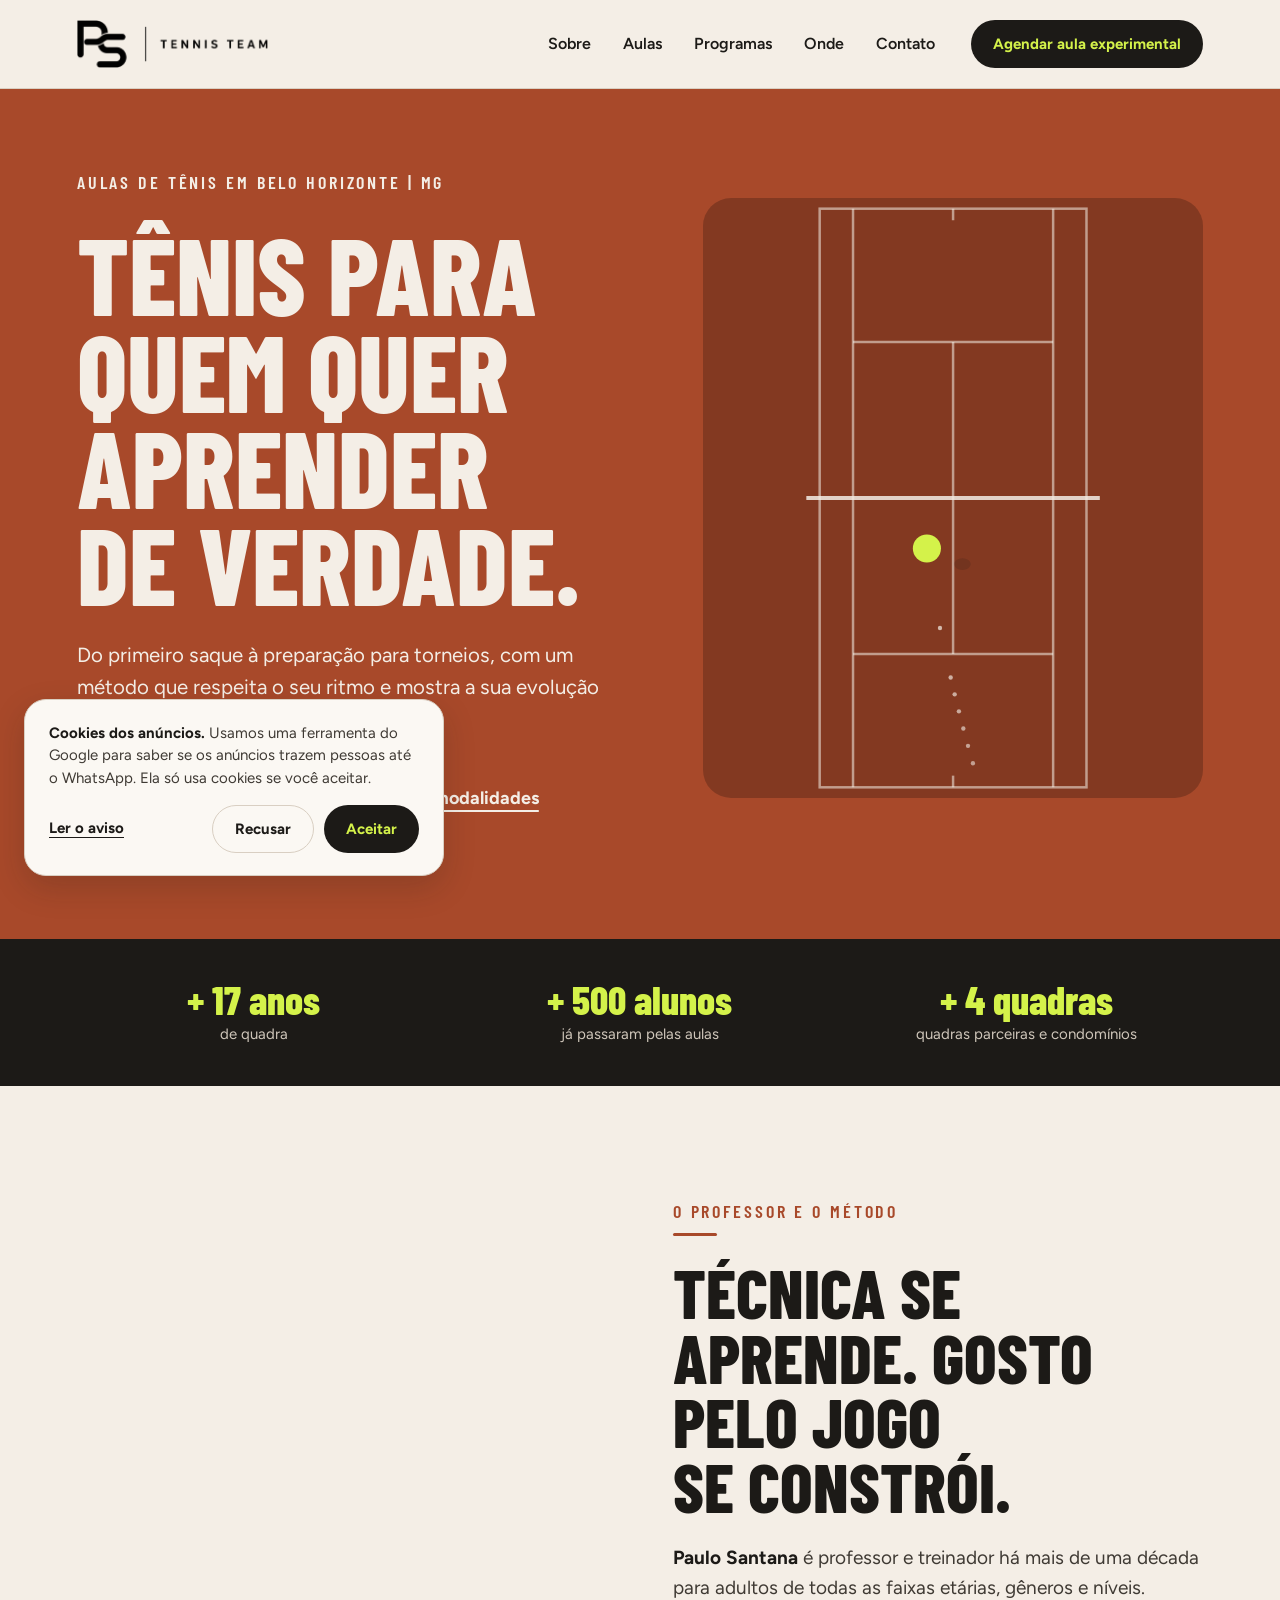
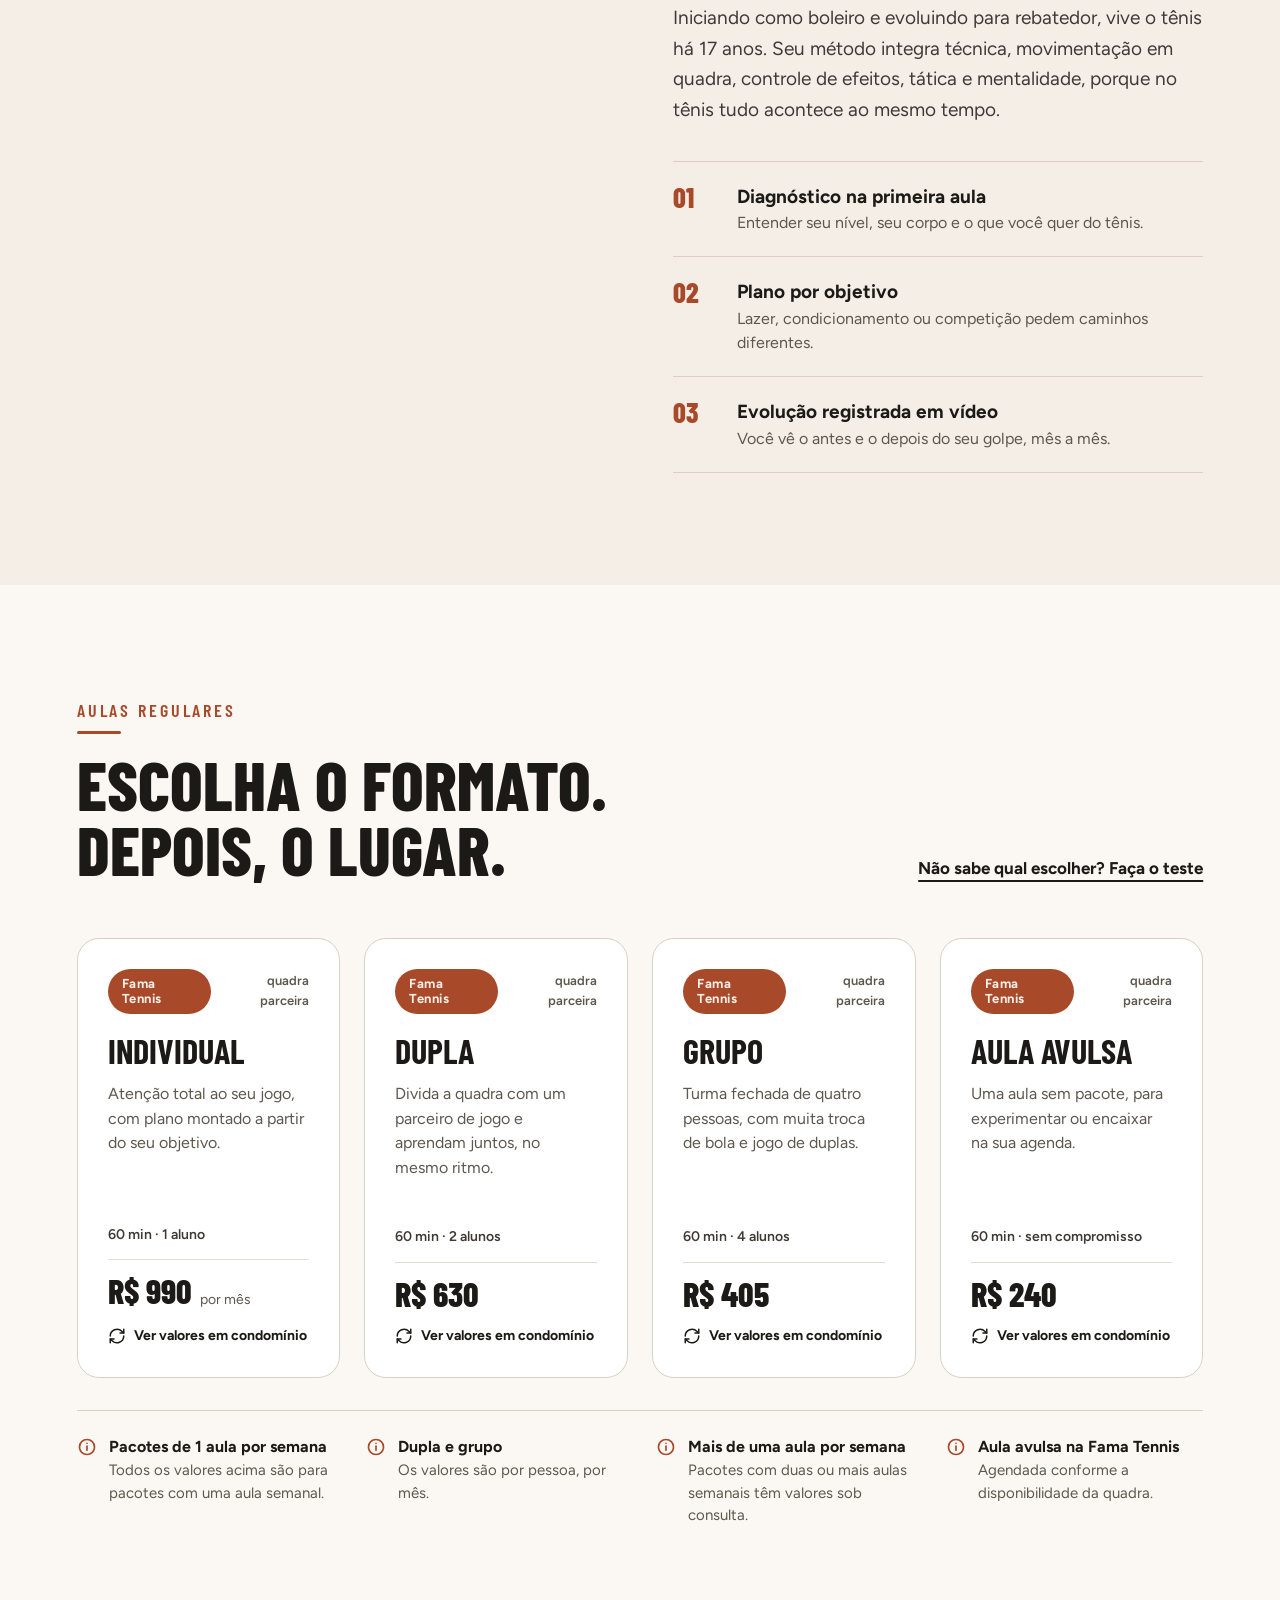
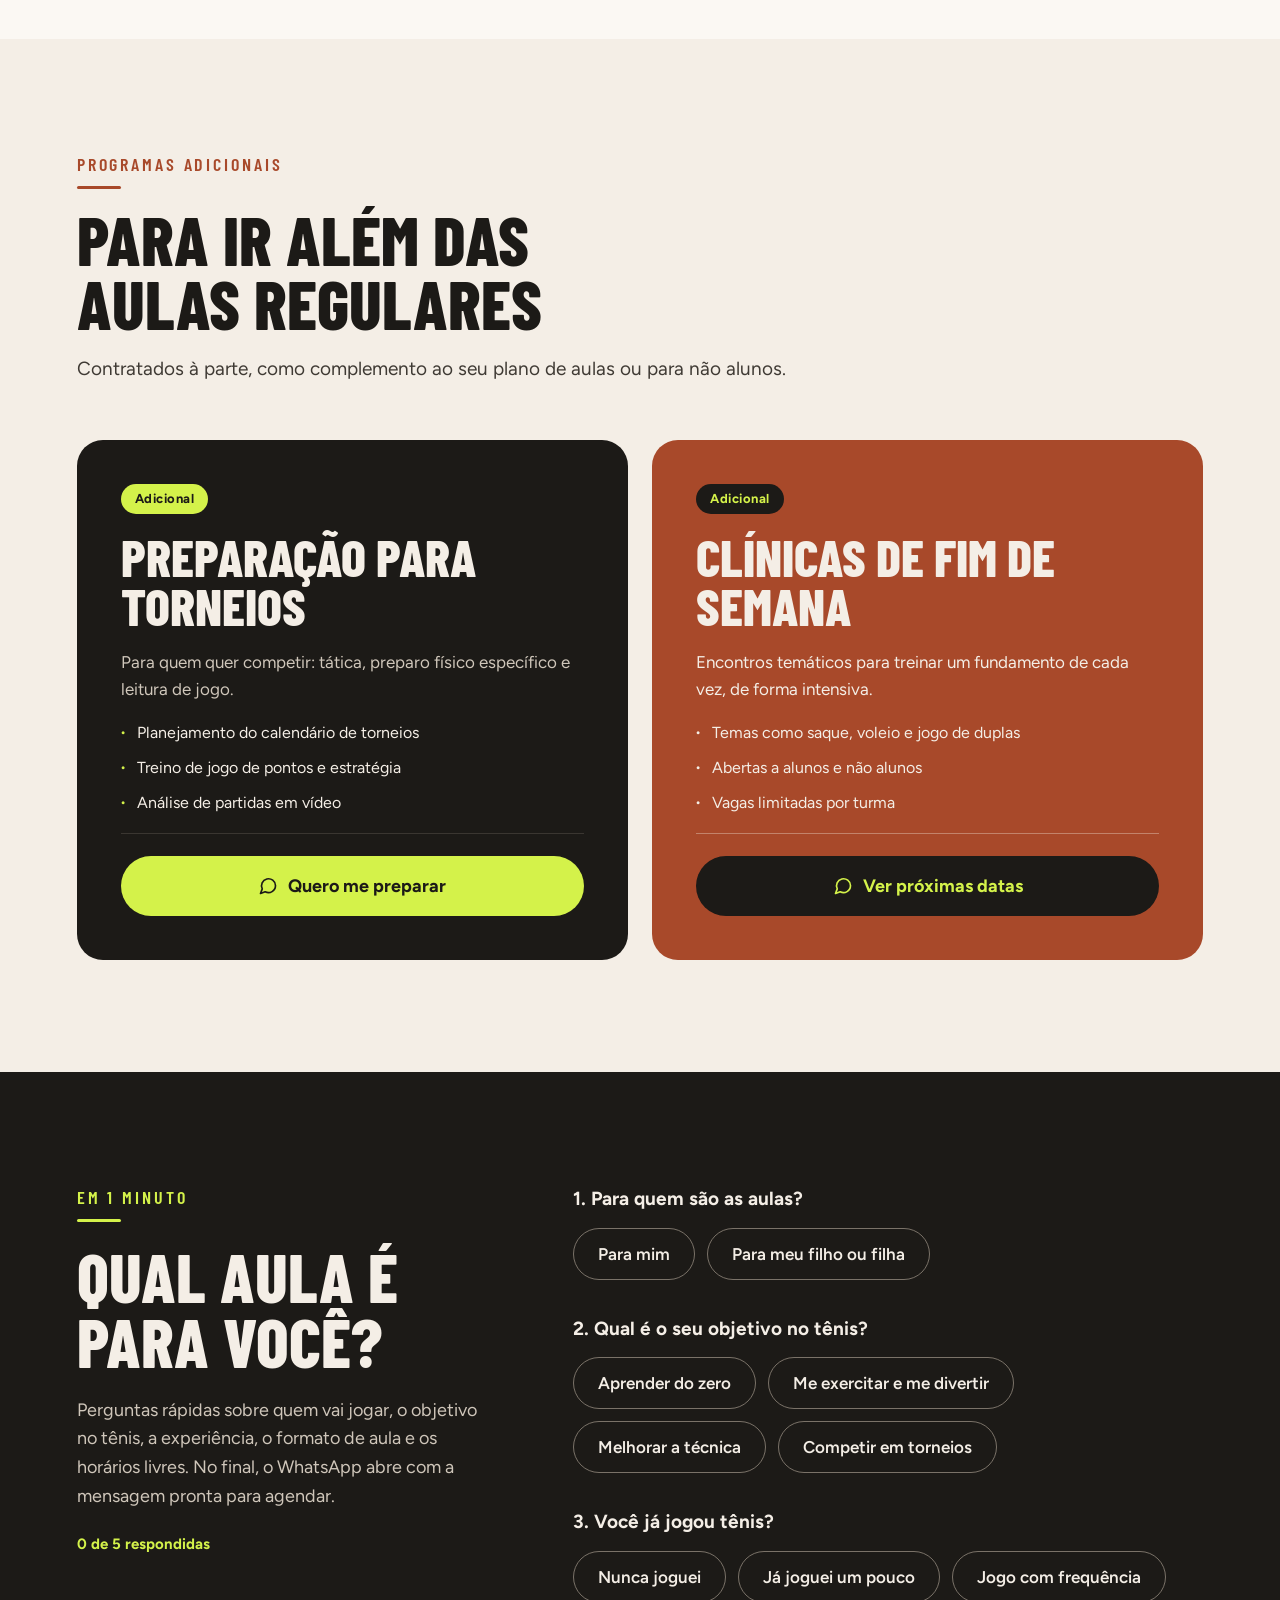
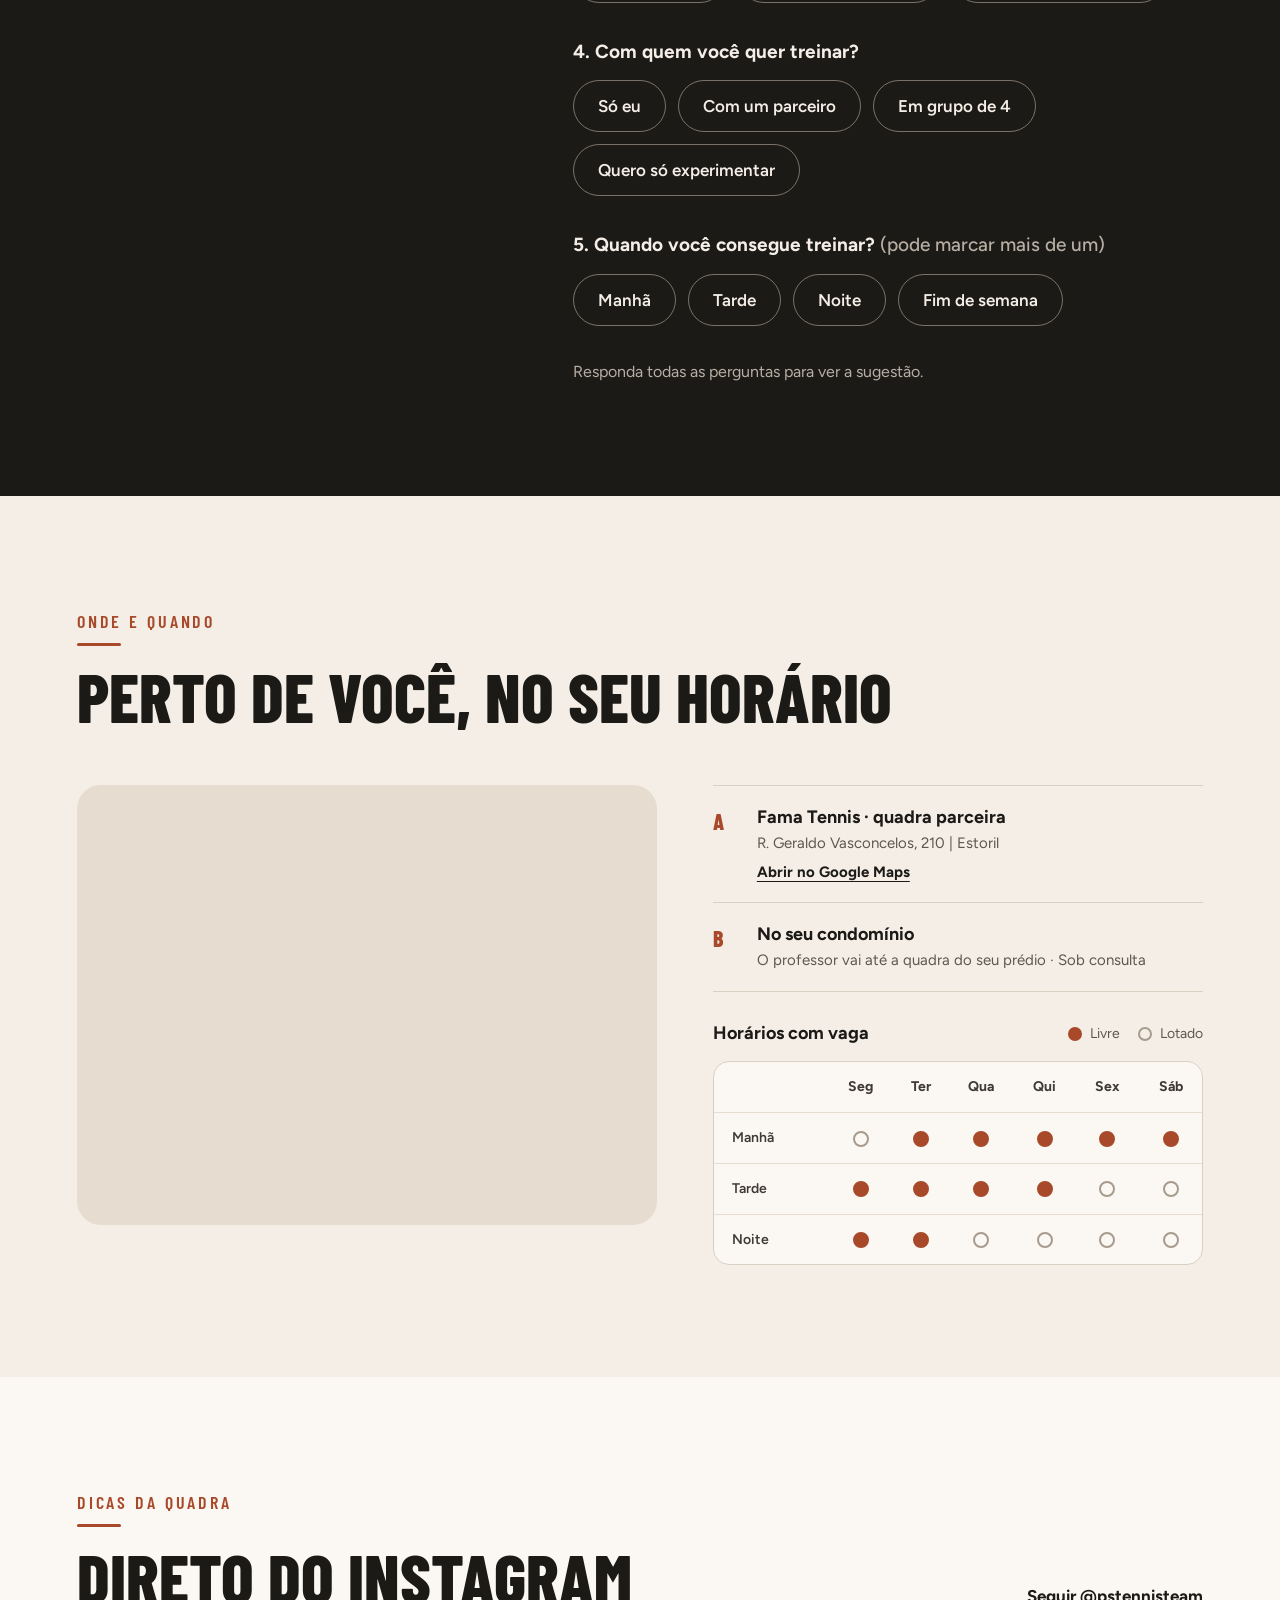
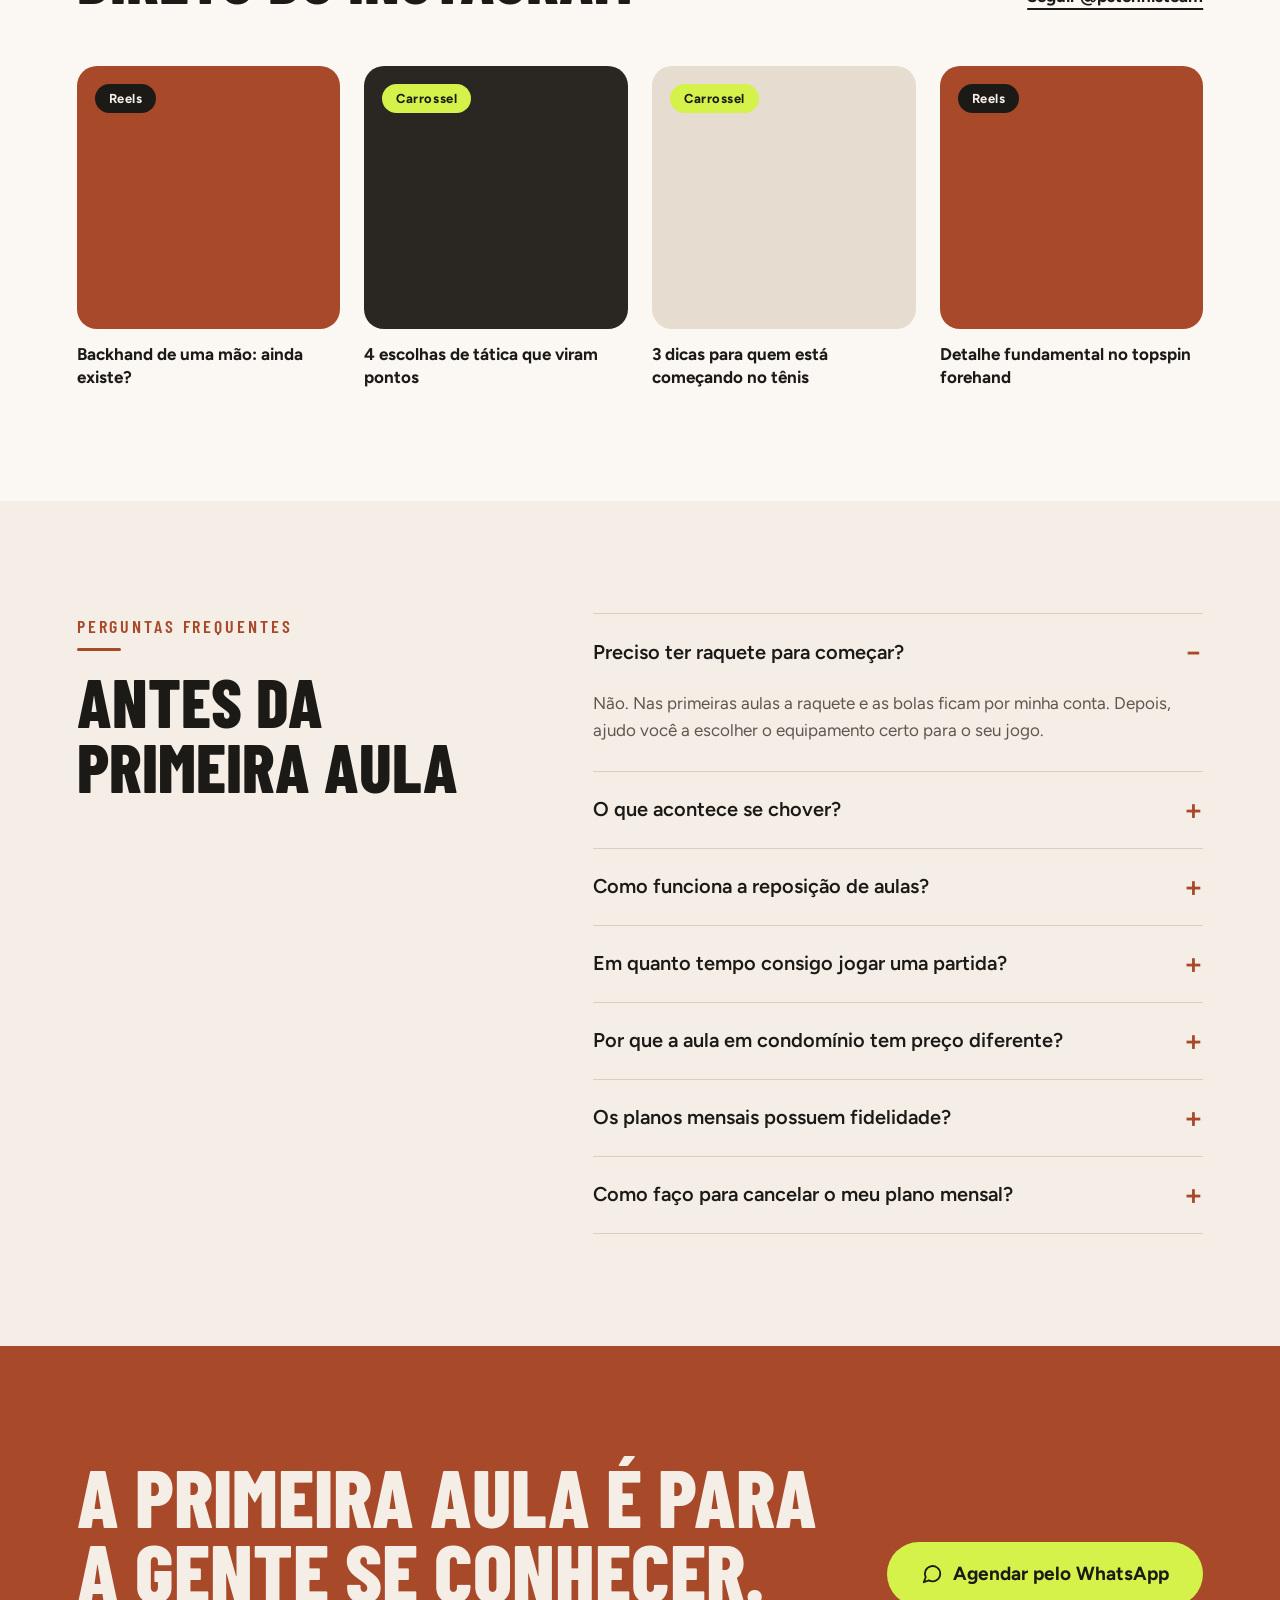
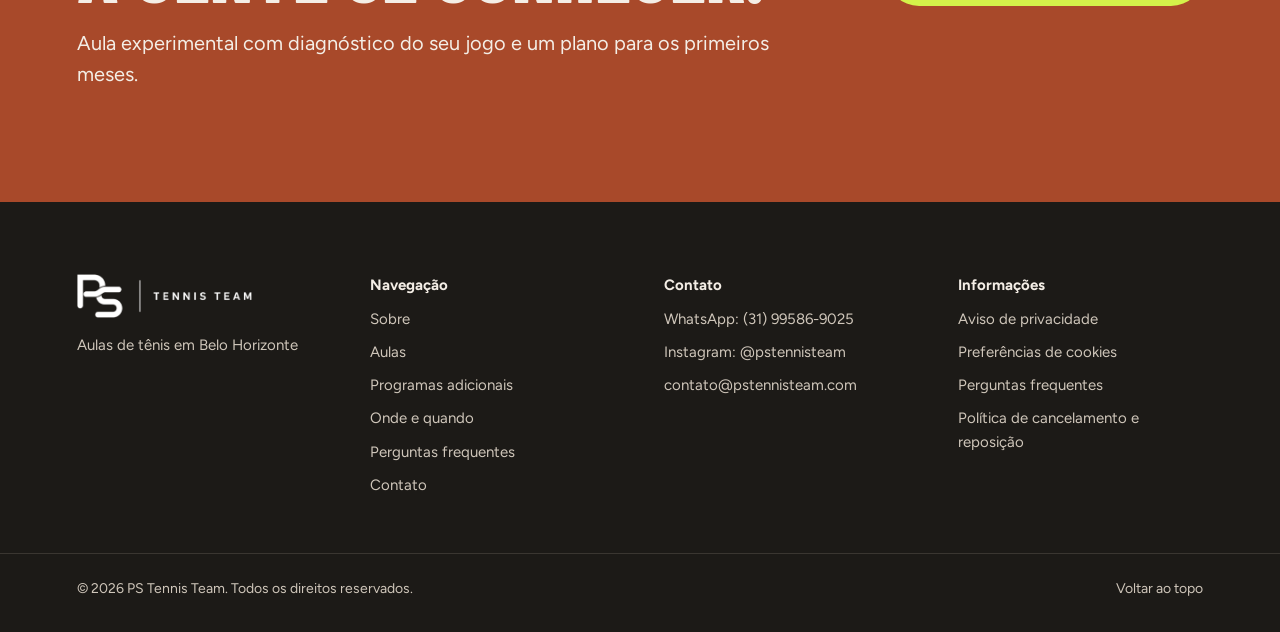
==== commit 765aa1c4: "Coloca a tag do Google em todas as páginas, com consentimento A tag (GTM-T9N2Z22P) e o modo de conse" ====
--- a/index.html
+++ b/index.html
@@ -1,6 +1,8 @@
 <!doctype html>
 <html lang="pt-BR">
 <head>
+  <!-- Tag do Google (Google Ads) com consentimento: logo após o <head>, em todas as páginas -->
+  <script src="js/tag-google.js"></script>
   <meta charset="utf-8">
   <meta name="viewport" content="width=device-width, initial-scale=1">
   <title>PS Tennis Team | Aulas de tênis em Belo Horizonte</title>
@@ -583,6 +585,7 @@
       <p class="site-footer__title">Informações</p>
       <ul class="site-footer__list">
         <li><button class="link-button" type="button" data-open-privacy>Aviso de privacidade</button></li>
+        <li><button class="link-button" type="button" data-open-consent>Preferências de cookies</button></li>
         <li><a href="#faq">Perguntas frequentes</a></li>
         <li><a href="politica-cancelamento-reposicao.html">Política de cancelamento e reposição</a></li>
       </ul>
@@ -596,10 +599,13 @@
 
 <!-- Aviso de privacidade: faixa na primeira visita + janela com o texto completo -->
 <div class="privacy-banner" id="privacy-banner" role="region" aria-label="Aviso de privacidade" hidden>
-  <p class="privacy-banner__text">Este site não coleta seus dados pessoais. Só a página da aula experimental usa uma ferramenta do Google para medir os anúncios.</p>
+  <p class="privacy-banner__text"><strong>Cookies dos anúncios.</strong> Usamos uma ferramenta do Google para saber se os anúncios trazem pessoas até o WhatsApp. Ela só usa cookies se você aceitar.</p>
   <div class="privacy-banner__actions">
     <button class="link-button link-button--dark" type="button" data-open-privacy>Ler o aviso</button>
-    <button class="btn btn--ink" type="button" id="privacy-ok">Entendi</button>
+    <span class="privacy-banner__choice">
+      <button class="btn btn--line" type="button" data-consent="recusado">Recusar</button>
+      <button class="btn btn--ink" type="button" data-consent="aceito">Aceitar</button>
+    </span>
   </div>
 </div>
 
@@ -613,18 +619,19 @@
     </div>
     <div class="privacy-dialog__body">
       <h3>Quais dados este site coleta</h3>
-      <p>Nenhum dado pessoal. O site não tem formulários nem cadastro. A única ferramenta de medição fica na página da aula experimental, explicada em "Anúncios do Google".</p>
+      <p>Nenhum dado pessoal, como nome, telefone ou e-mail. O site não tem formulários nem cadastro. A única ferramenta de medição é a do Google, explicada em "Anúncios do Google".</p>
       <h3>O teste "Qual aula é para você?"</h3>
       <p>As respostas ficam só no seu navegador, enquanto a página está aberta. Nada é enviado ou guardado. Elas só saem daqui se você decidir mandar a mensagem pelo WhatsApp.</p>
       <h3>Contato pelo WhatsApp</h3>
       <p>Ao clicar em um botão de WhatsApp, você é levado ao aplicativo com uma mensagem pronta, que pode editar antes de enviar. As informações que você mandar são usadas apenas para responder e agendar aulas.</p>
       <h3>Anúncios do Google</h3>
-      <p>A página da aula experimental (pstennisteam.com/aula-experimental) recebe visitas de anúncios no Google. Nela, uma tag do Google Ads registra se quem chegou pelo anúncio tocou em um botão de WhatsApp, para sabermos se os anúncios estão funcionando. Na primeira visita a essa página, você escolhe se aceita os cookies de anúncios. Se aceitar, o Google pode usar cookies e o identificador do clique no anúncio, conforme a política de privacidade dele. Se recusar, nenhum cookie de anúncio é gravado e o Google recebe apenas sinais sem cookies, que usa de forma agregada para estimar resultados. Para mudar a escolha, use "Preferências de cookies" no rodapé daquela página.</p>
-      <p>Por essa ferramenta, o PS Tennis Team não recebe seu nome, seu telefone nem o conteúdo das suas mensagens, só números de cliques. As demais páginas do site não usam ferramentas de análise ou publicidade. Você pode gerenciar os anúncios que vê no Google em myadcenter.google.com.</p>
+      <p>O site usa a tag do Google Ads para saber se os anúncios no Google trazem pessoas até o WhatsApp: ela registra visitas às páginas e toques nos botões de WhatsApp de quem chegou por um anúncio.</p>
+      <p>Na primeira visita, você escolhe se aceita os cookies de anúncios. Se aceitar, o Google pode usar cookies e o identificador do clique no anúncio, conforme a política de privacidade dele. Se recusar, nenhum cookie de anúncio é gravado e o Google recebe apenas sinais sem cookies, que usa de forma agregada para estimar resultados. Para mudar a escolha, use "Preferências de cookies" no rodapé.</p>
+      <p>Por essa ferramenta, o PS Tennis Team não recebe seu nome, seu telefone nem o conteúdo das suas mensagens, só números de visitas e cliques. Você pode gerenciar os anúncios que vê no Google em myadcenter.google.com.</p>
       <h3>Serviços de terceiros</h3>
       <p>O mapa da seção "Onde e quando" e as fontes do site são carregados do Google, que pode registrar dados técnicos de acesso, como o endereço IP, e usar cookies próprios, conforme a sua política de privacidade. Os links para o Instagram e o WhatsApp levam a serviços da Meta, com políticas próprias.</p>
       <h3>Armazenamento no navegador</h3>
-      <p>O site guarda no seu navegador apenas a informação de que você já viu este aviso, para não mostrá-lo de novo.</p>
+      <p>O site guarda no seu navegador apenas a sua escolha sobre os cookies de anúncios, para não perguntar de novo.</p>
       <h3>Dúvidas</h3>
       <p>Para qualquer pergunta sobre seus dados, fale com o PS Tennis Team pelo WhatsApp.</p>
     </div>
--- a/css/style.css
+++ b/css/style.css
@@ -1020,7 +1020,11 @@
 }
 .privacy-banner[hidden] { display: none; }
 .privacy-banner__text { font-size: 15px; line-height: 1.5; color: var(--text-2); }
-.privacy-banner__actions { display: flex; align-items: center; justify-content: space-between; gap: 16px; }
+.privacy-banner__actions { display: flex; flex-wrap: wrap; align-items: center; justify-content: space-between; gap: 12px 16px; }
+.privacy-banner__text strong { color: var(--ink); }
+.privacy-banner__choice { display: flex; gap: 10px; }
+.btn--line { background: transparent; color: var(--ink); border: 1.5px solid var(--line); }
+.btn--line:hover { border-color: var(--ink); }
 /* Enquanto a faixa aparece, o botão flutuante do WhatsApp espera */
 body.privacy-pending .wa-float { opacity: 0; pointer-events: none; }
 
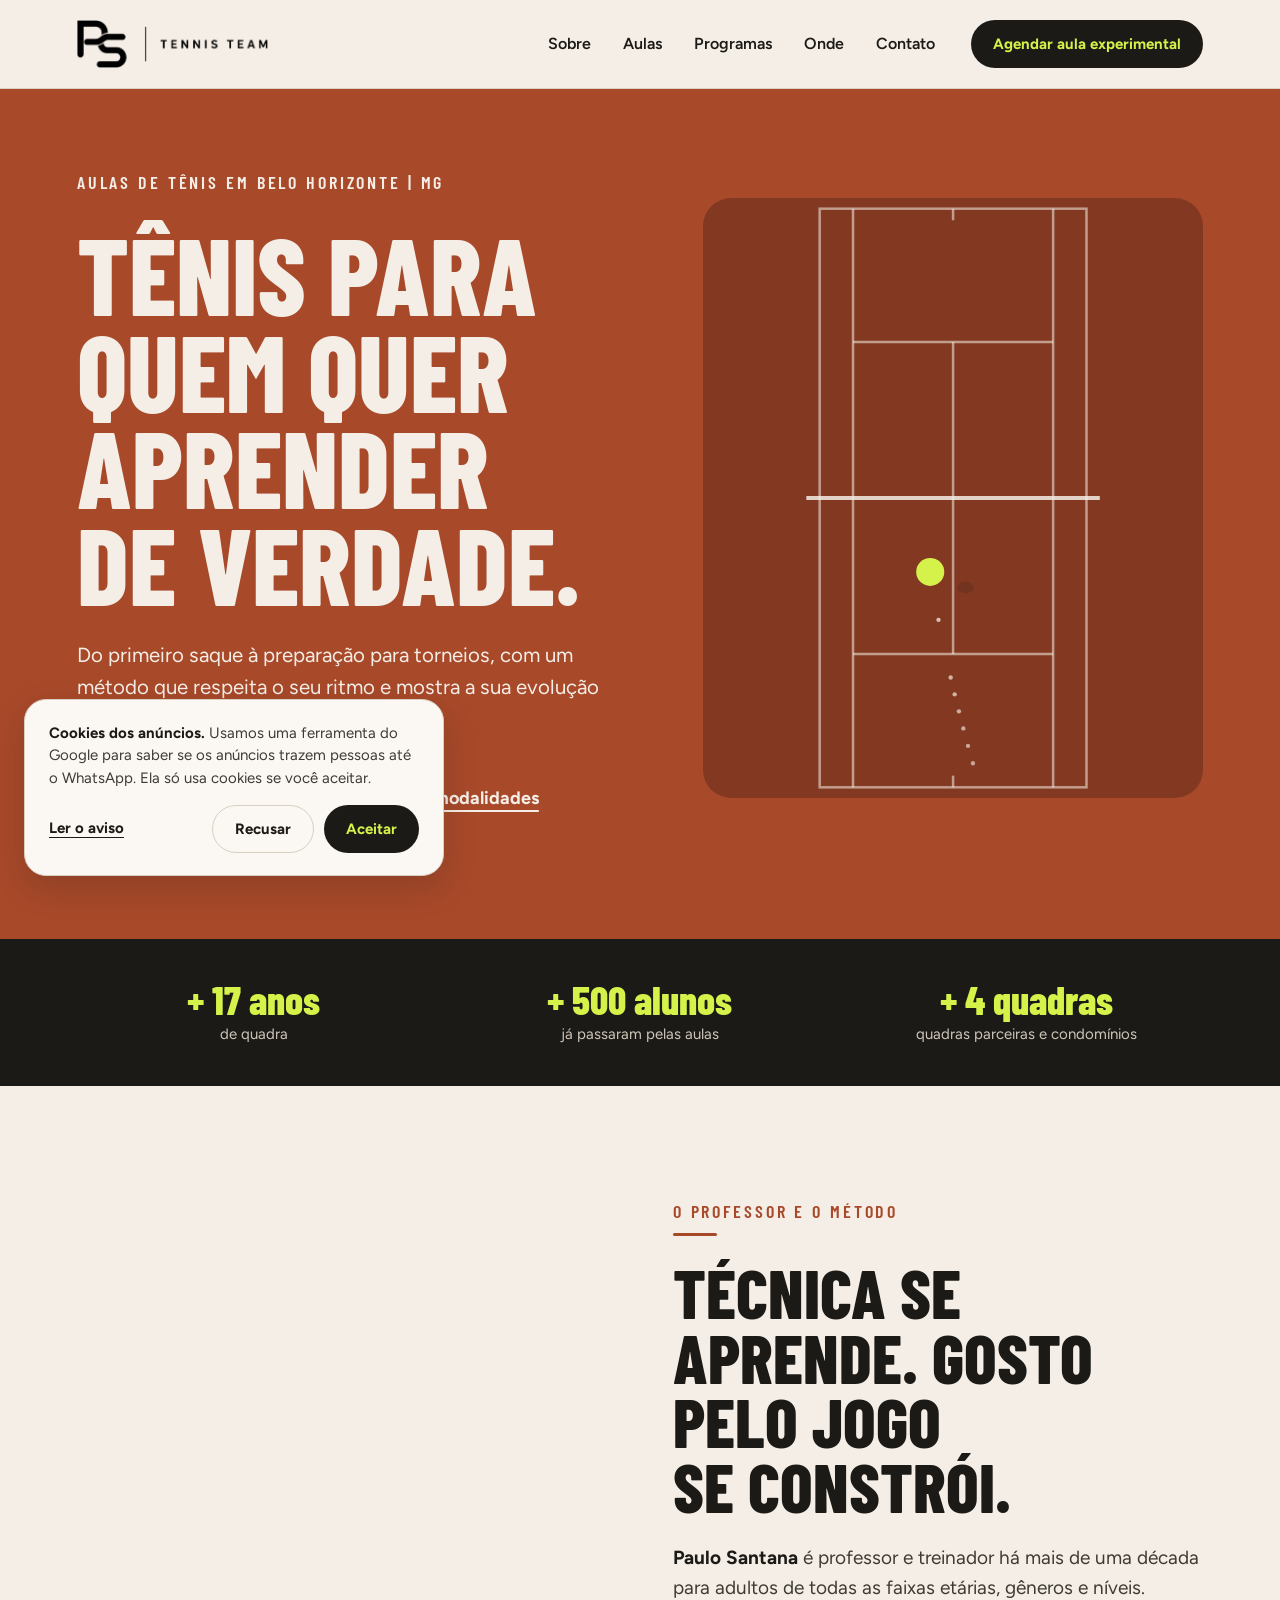
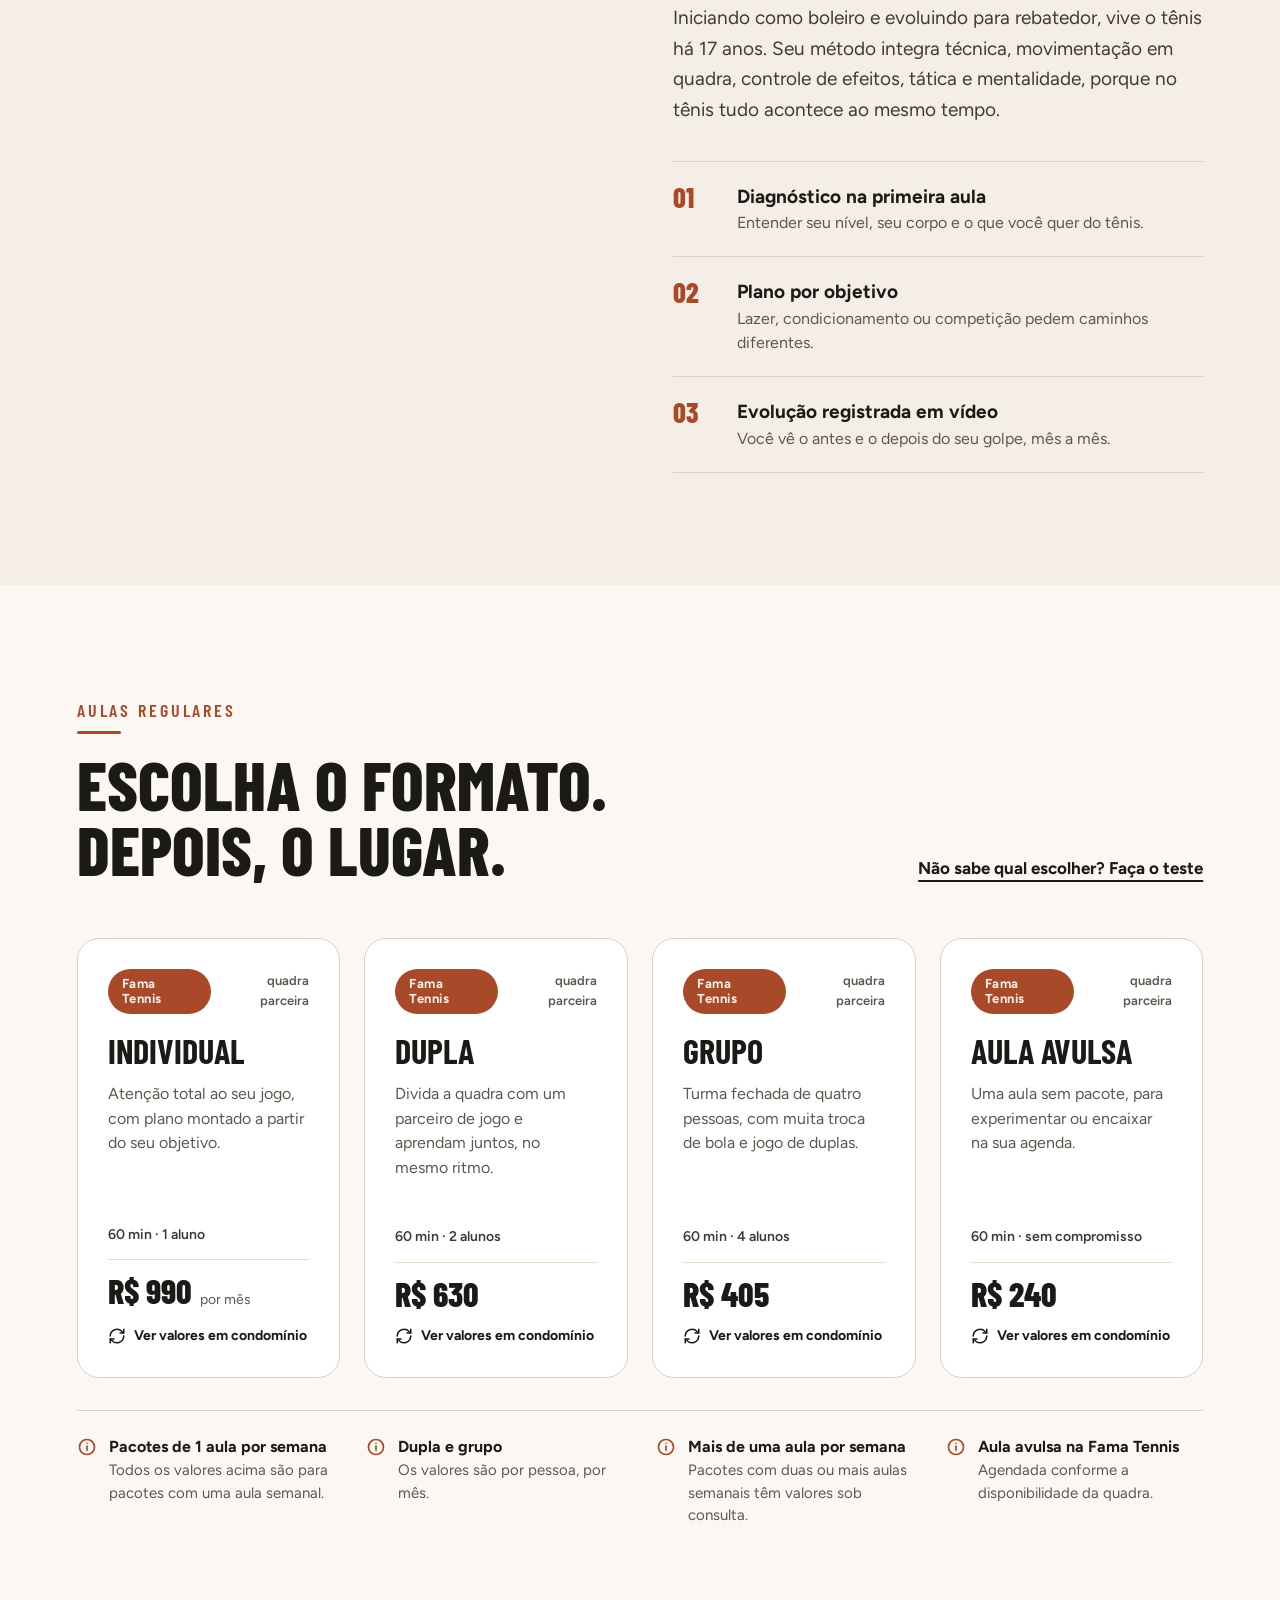
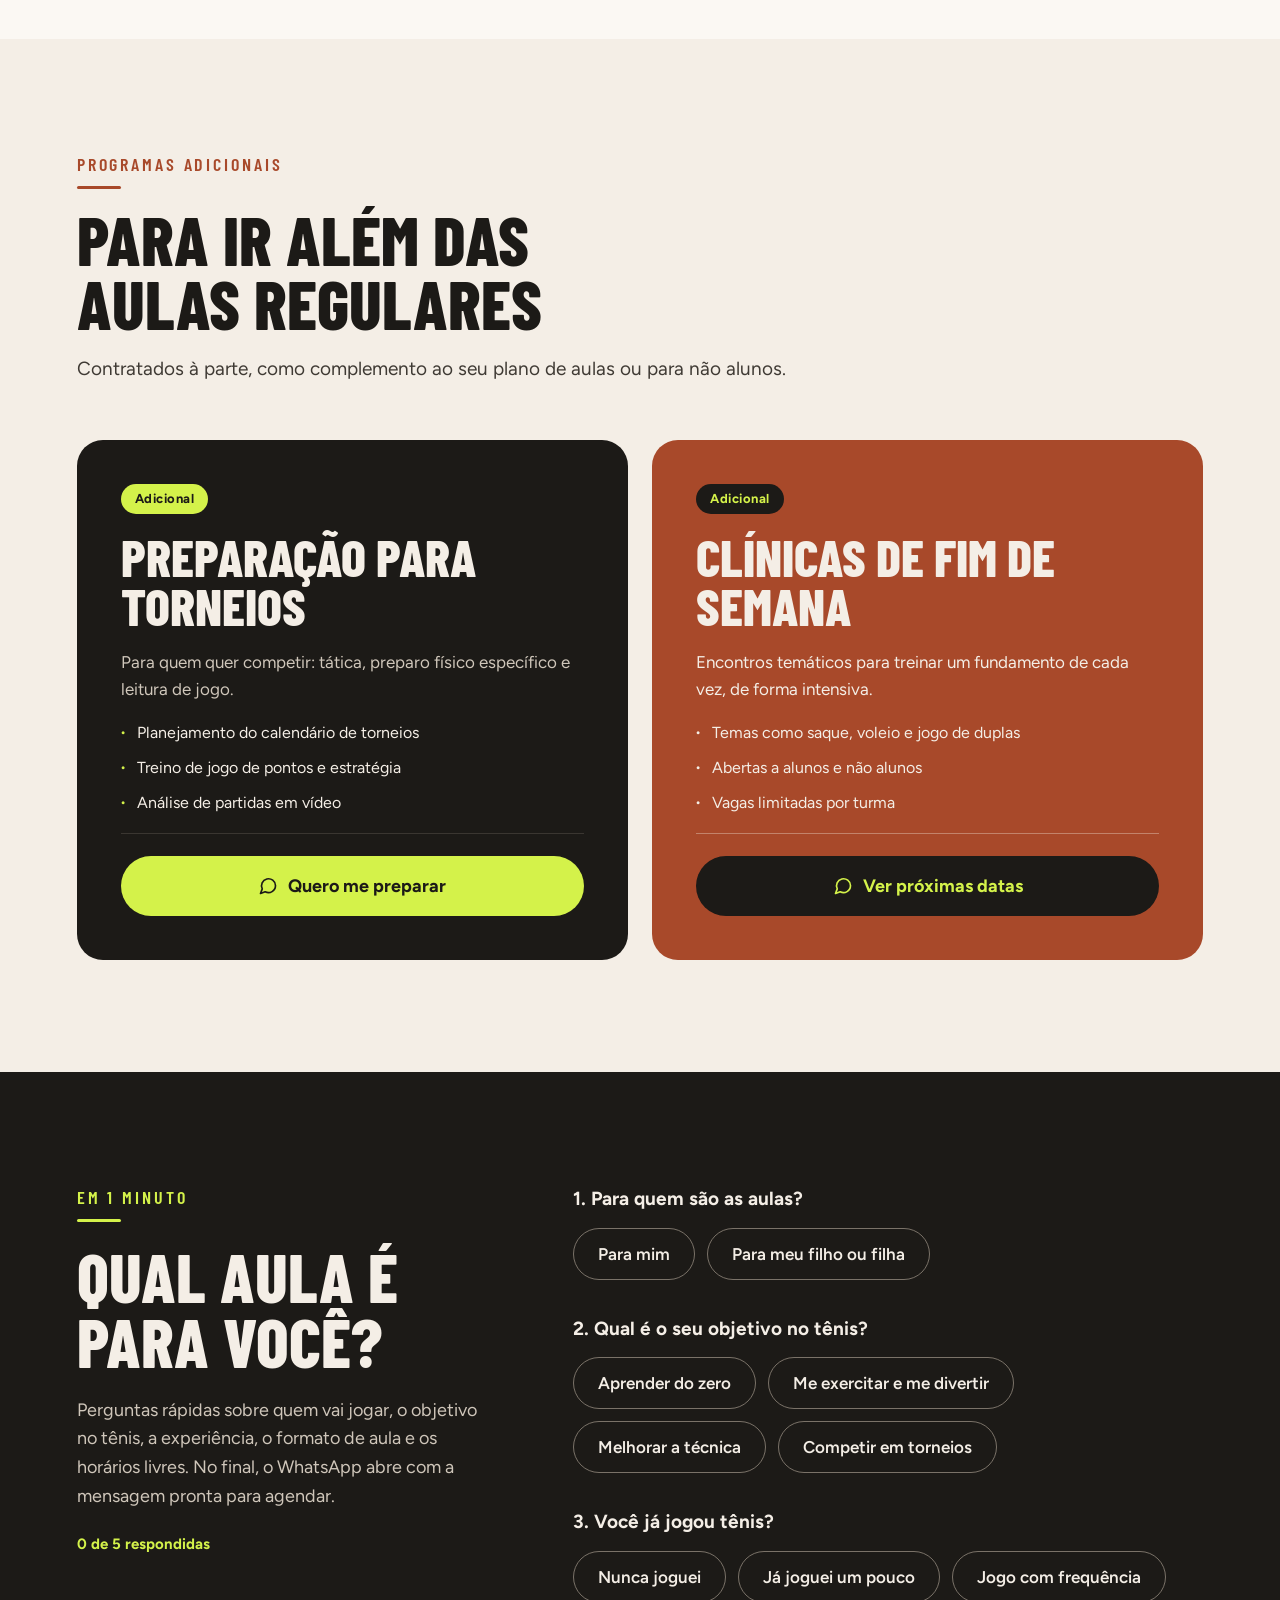
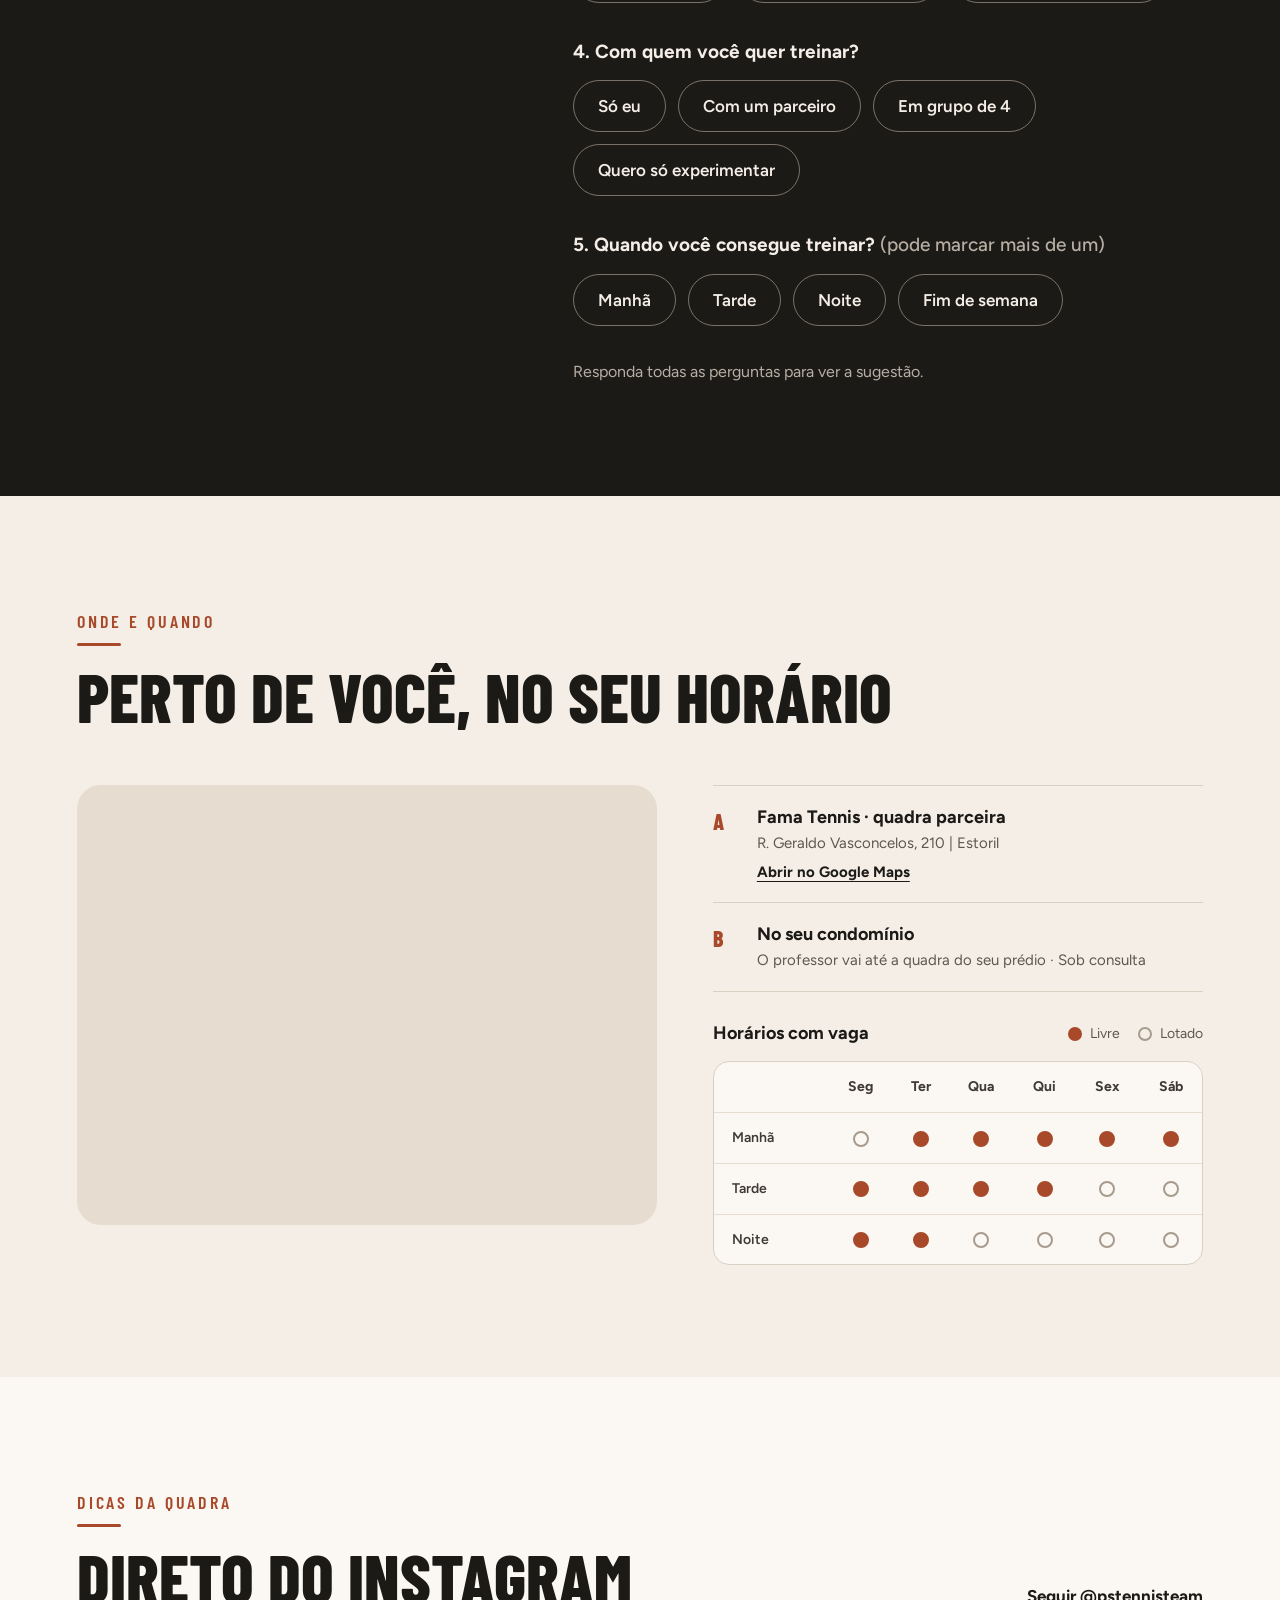
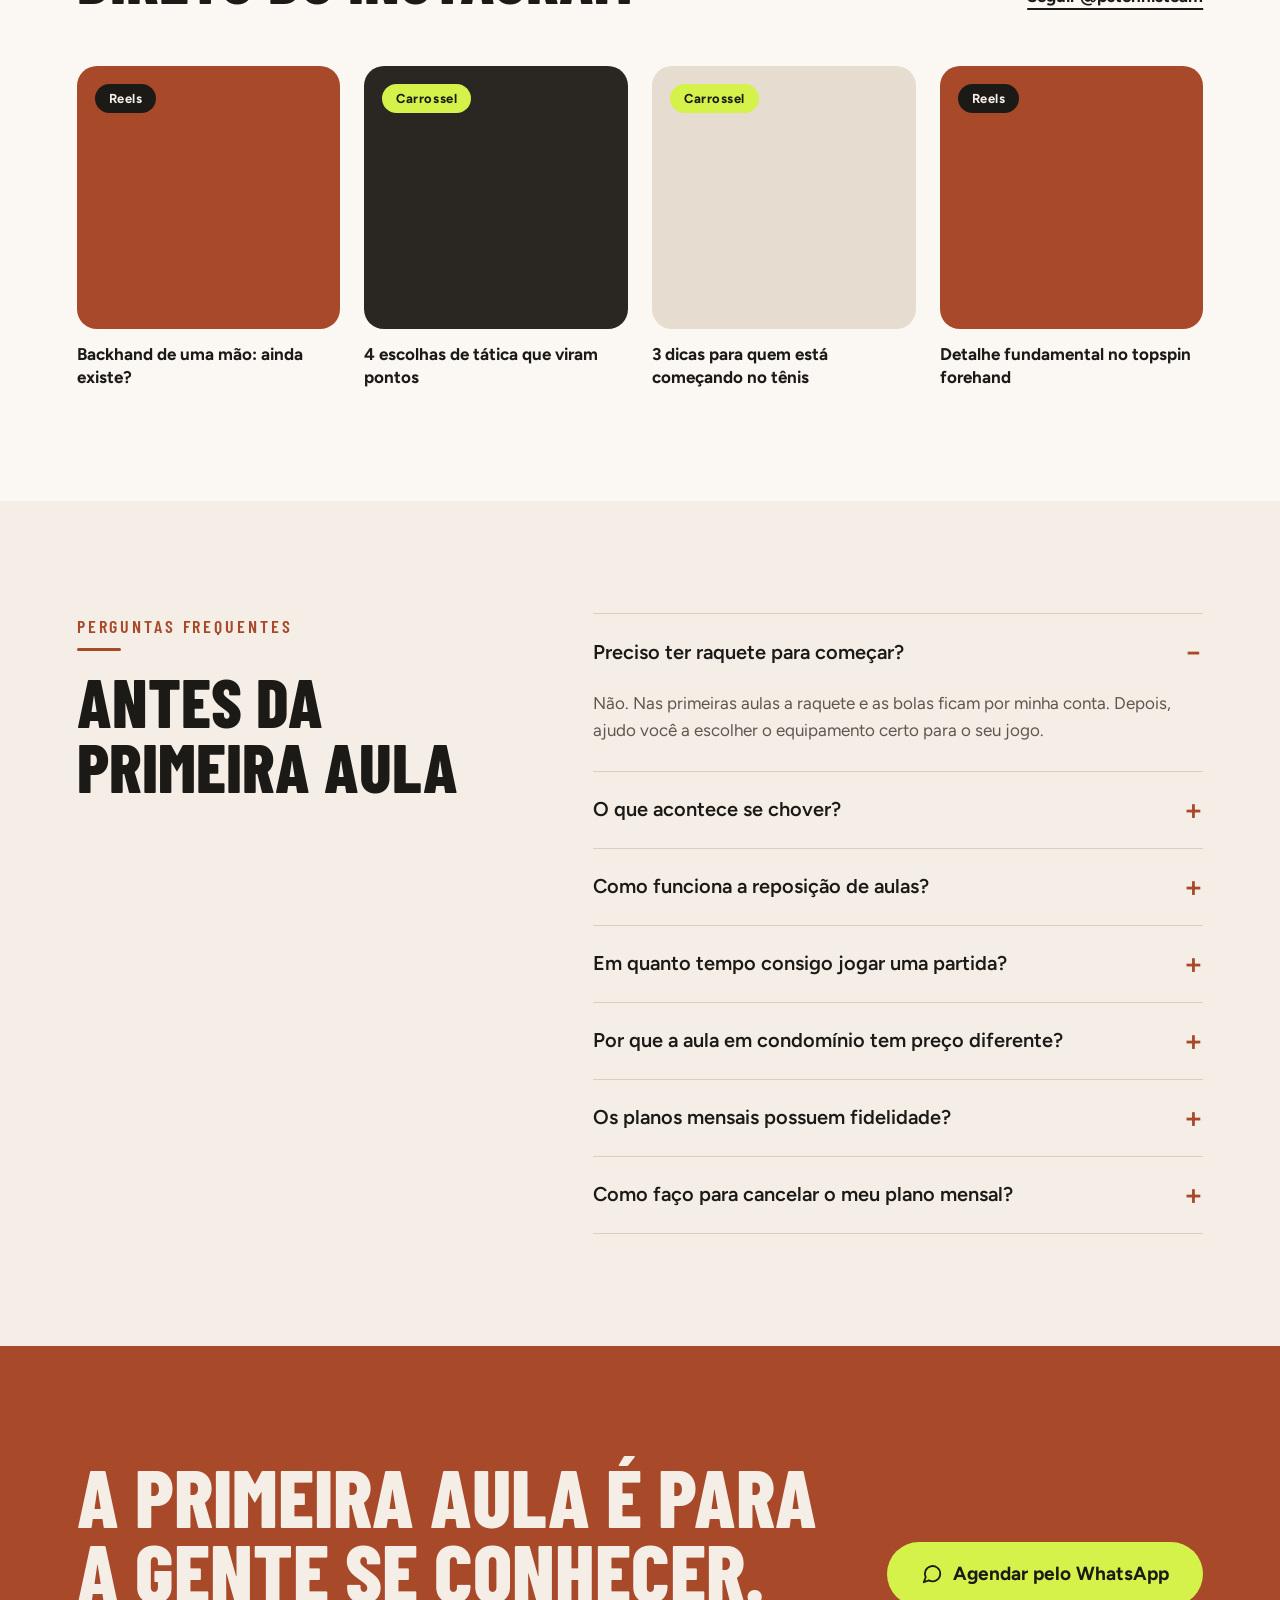
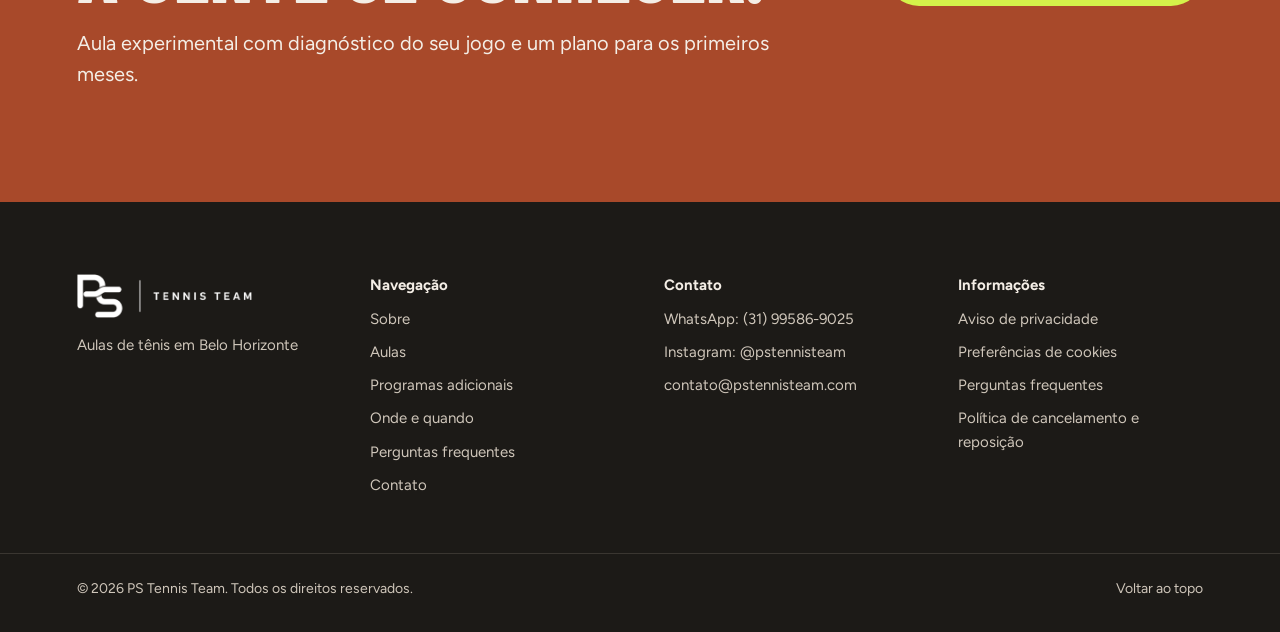
==== commit 496beaf8: "Tag do Google direto no <head> e conversão protegida contra robôs O Google Ads não detectava a tag c" ====
--- a/index.html
+++ b/index.html
@@ -1,9 +1,26 @@
 <!doctype html>
 <html lang="pt-BR">
 <head>
-  <!-- Tag do Google (Google Ads) com consentimento: logo após o <head>, em todas as páginas -->
+  <meta charset="utf-8">
+  <!-- Consentimento (LGPD): começa negado; muda só depois do "Aceitar" na faixa -->
+  <script>
+    window.dataLayer = window.dataLayer || [];
+    function gtag(){dataLayer.push(arguments);}
+    gtag('consent', 'default', {ad_storage: 'denied', ad_user_data: 'denied', ad_personalization: 'denied', analytics_storage: 'denied', wait_for_update: 500});
+    gtag('set', 'ads_data_redaction', true);
+    gtag('set', 'url_passthrough', true);
+    try { if (localStorage.getItem('ps-consentimento-anuncios') === 'aceito') gtag('consent', 'update', {ad_storage: 'granted', ad_user_data: 'granted', ad_personalization: 'granted'}); } catch (e) {}
+  </script>
+  <!-- Google tag (código entregue pelo Google Ads) -->
+  <script async src="https://www.googletagmanager.com/gtm.js?id=GTM-T9N2Z22P"></script>
+  <script>
+    window.dataLayer = window.dataLayer || [];
+    function gtag(){dataLayer.push(arguments);}
+    gtag('js', new Date());
+    gtag('config', 'AW-18593472042');
+  </script>
+  <!-- Conversão do clique no WhatsApp e faixa de consentimento -->
   <script src="js/tag-google.js"></script>
-  <meta charset="utf-8">
   <meta name="viewport" content="width=device-width, initial-scale=1">
   <title>PS Tennis Team | Aulas de tênis em Belo Horizonte</title>
   <meta name="description" content="Aulas de tênis com Paulo Santana em Belo Horizonte: individual, dupla, grupo e aula avulsa na Fama Tennis ou no seu condomínio. Agende uma aula experimental.">
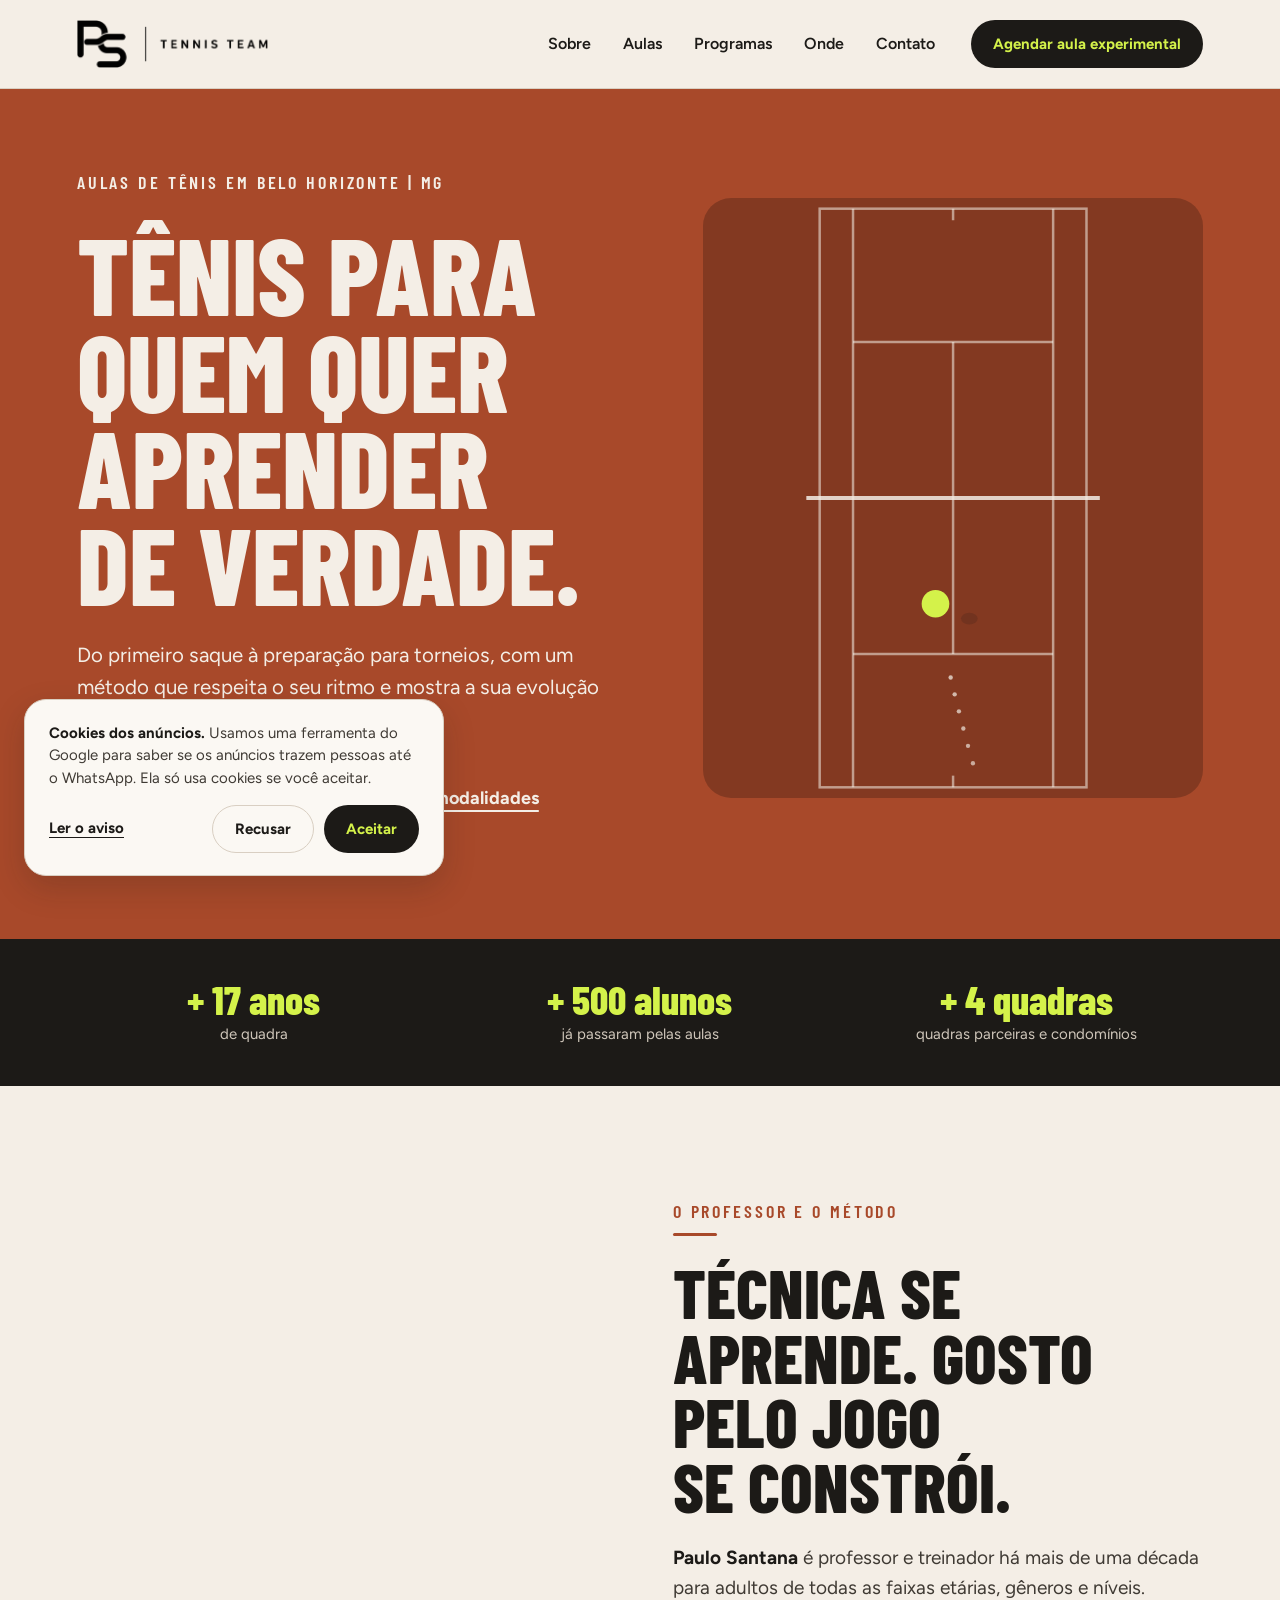
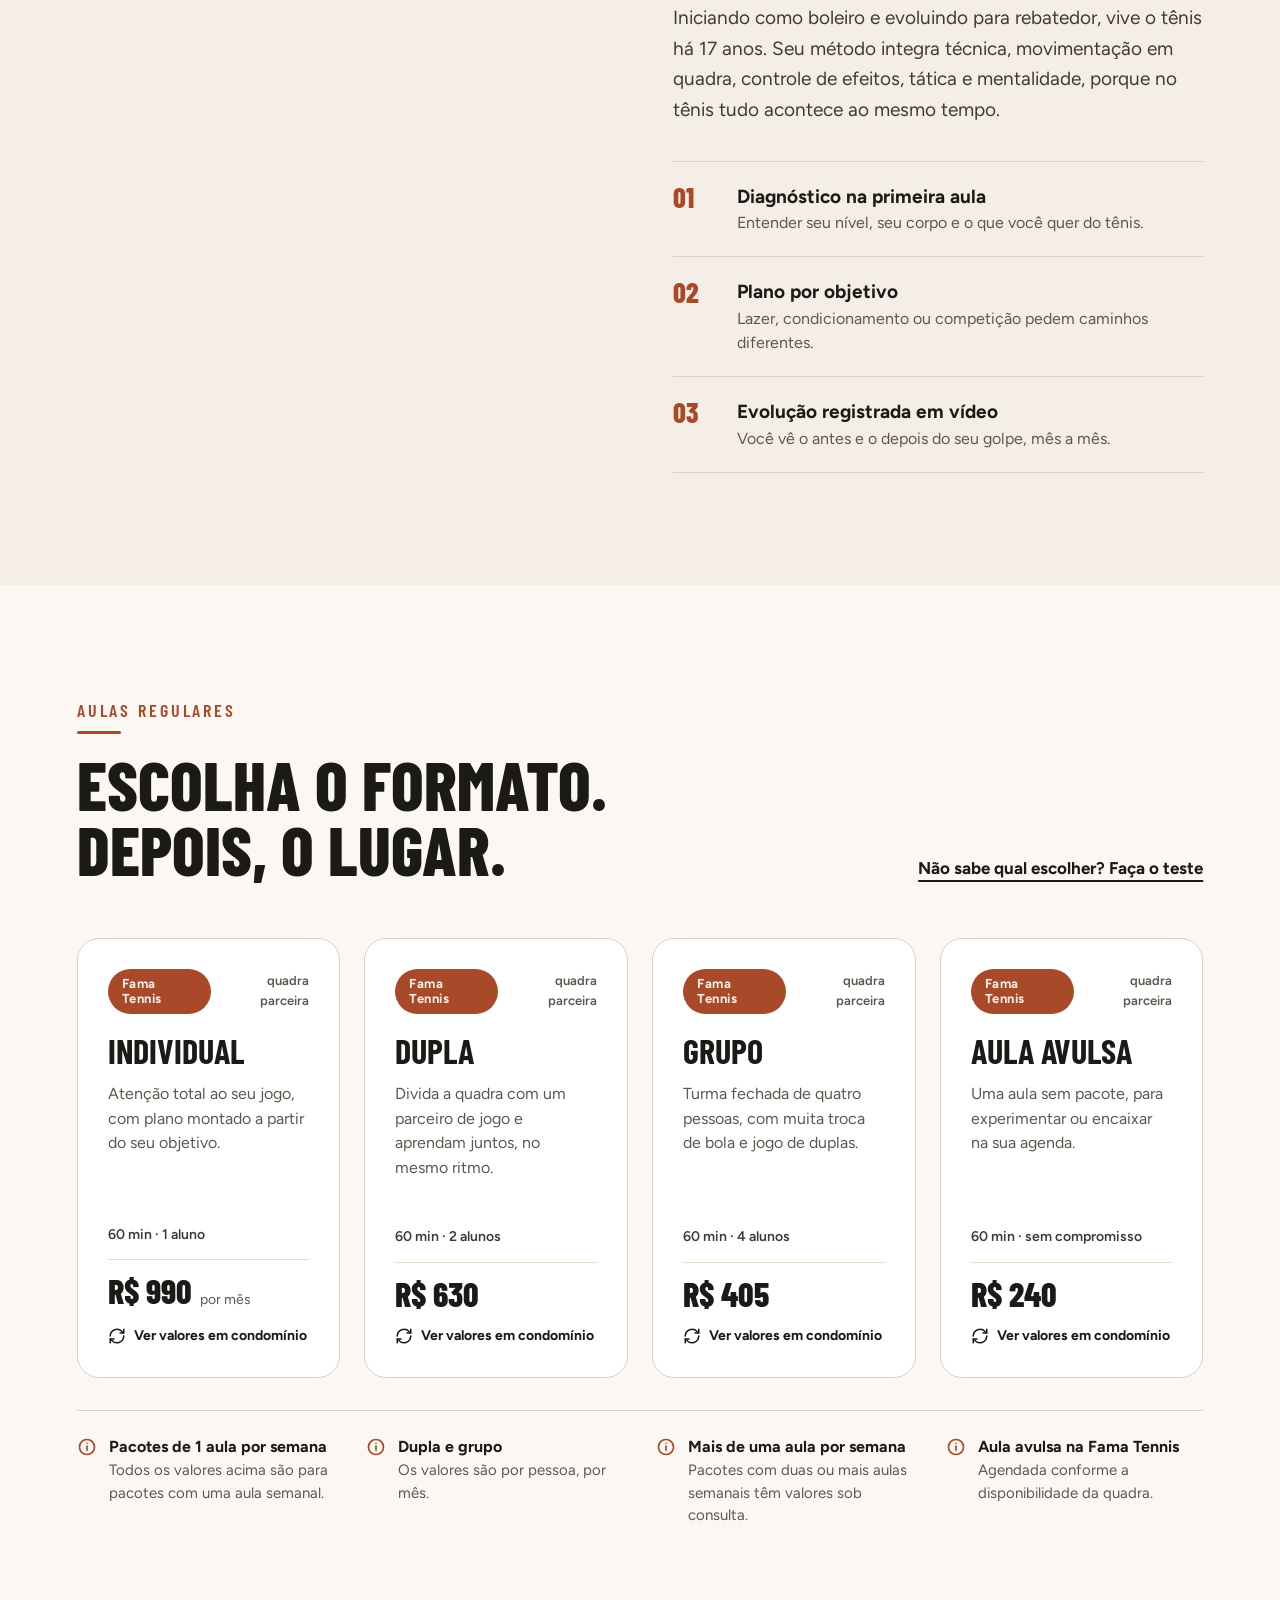
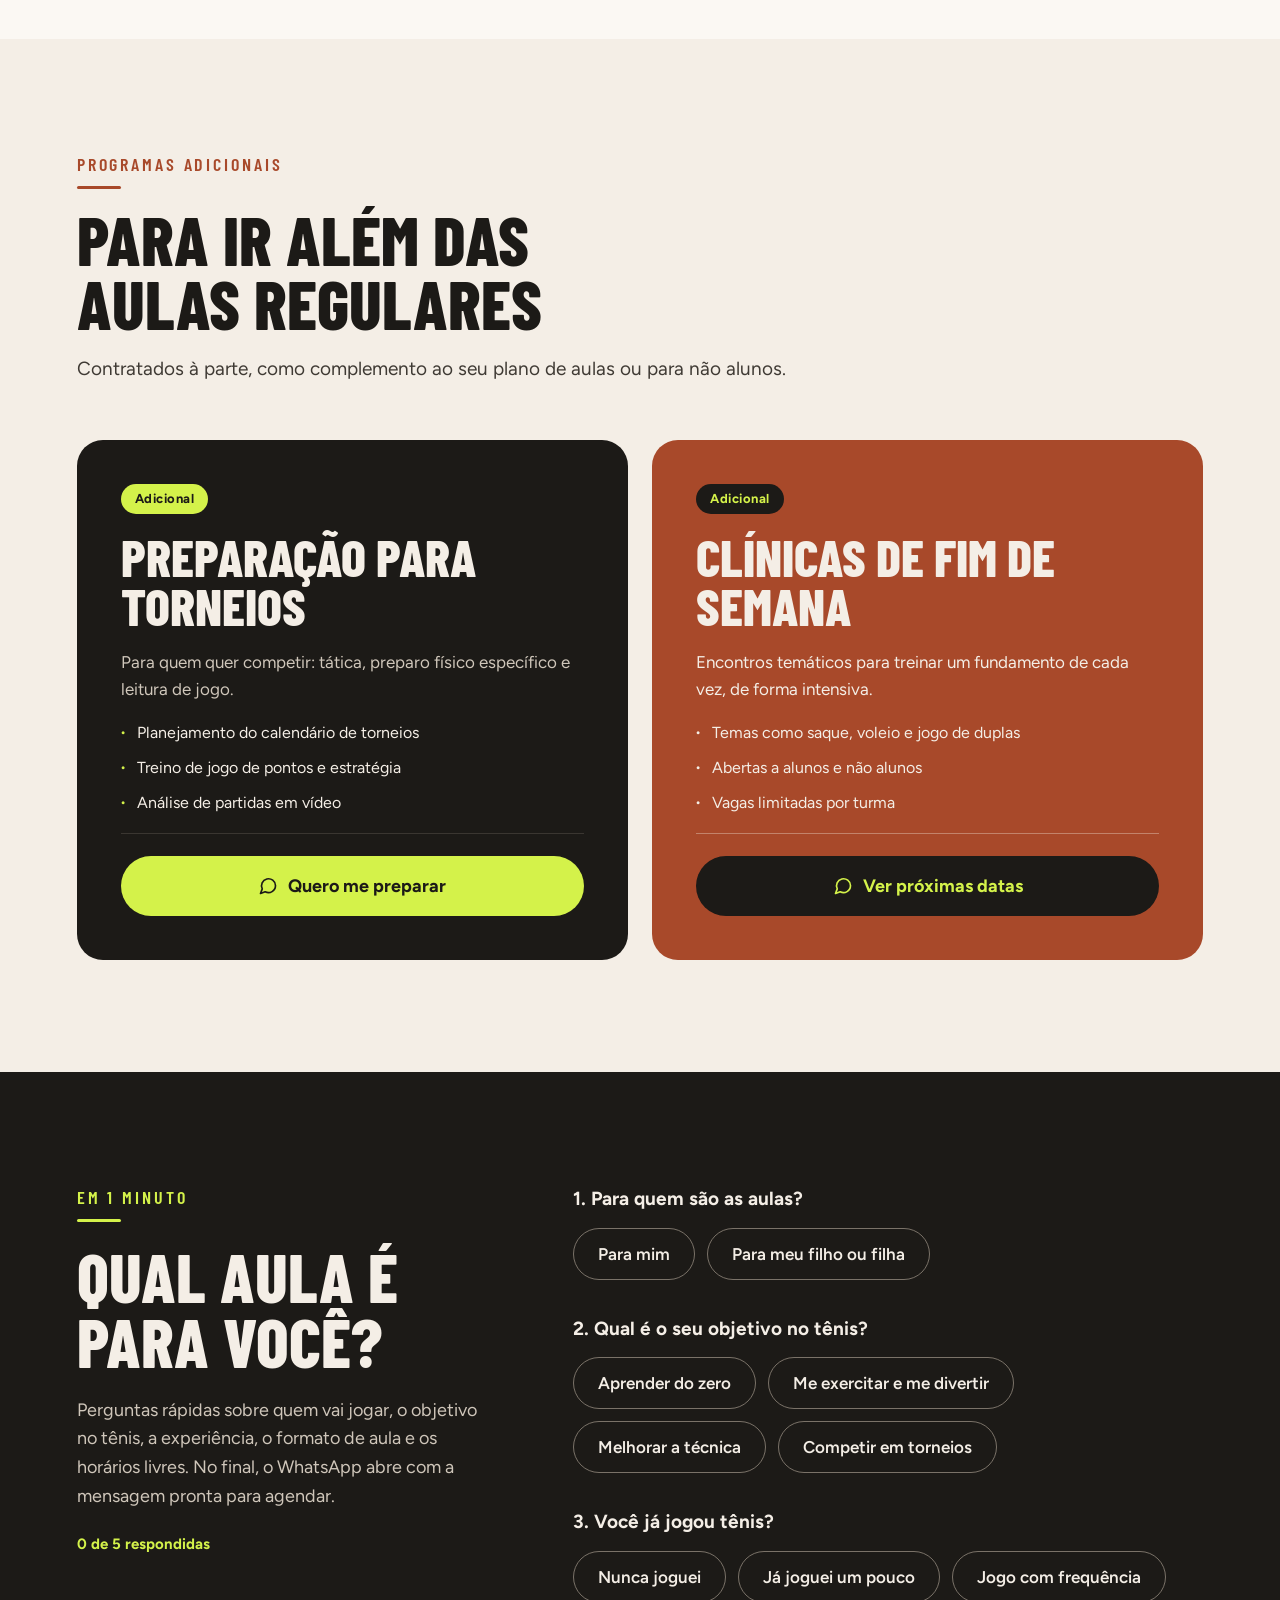
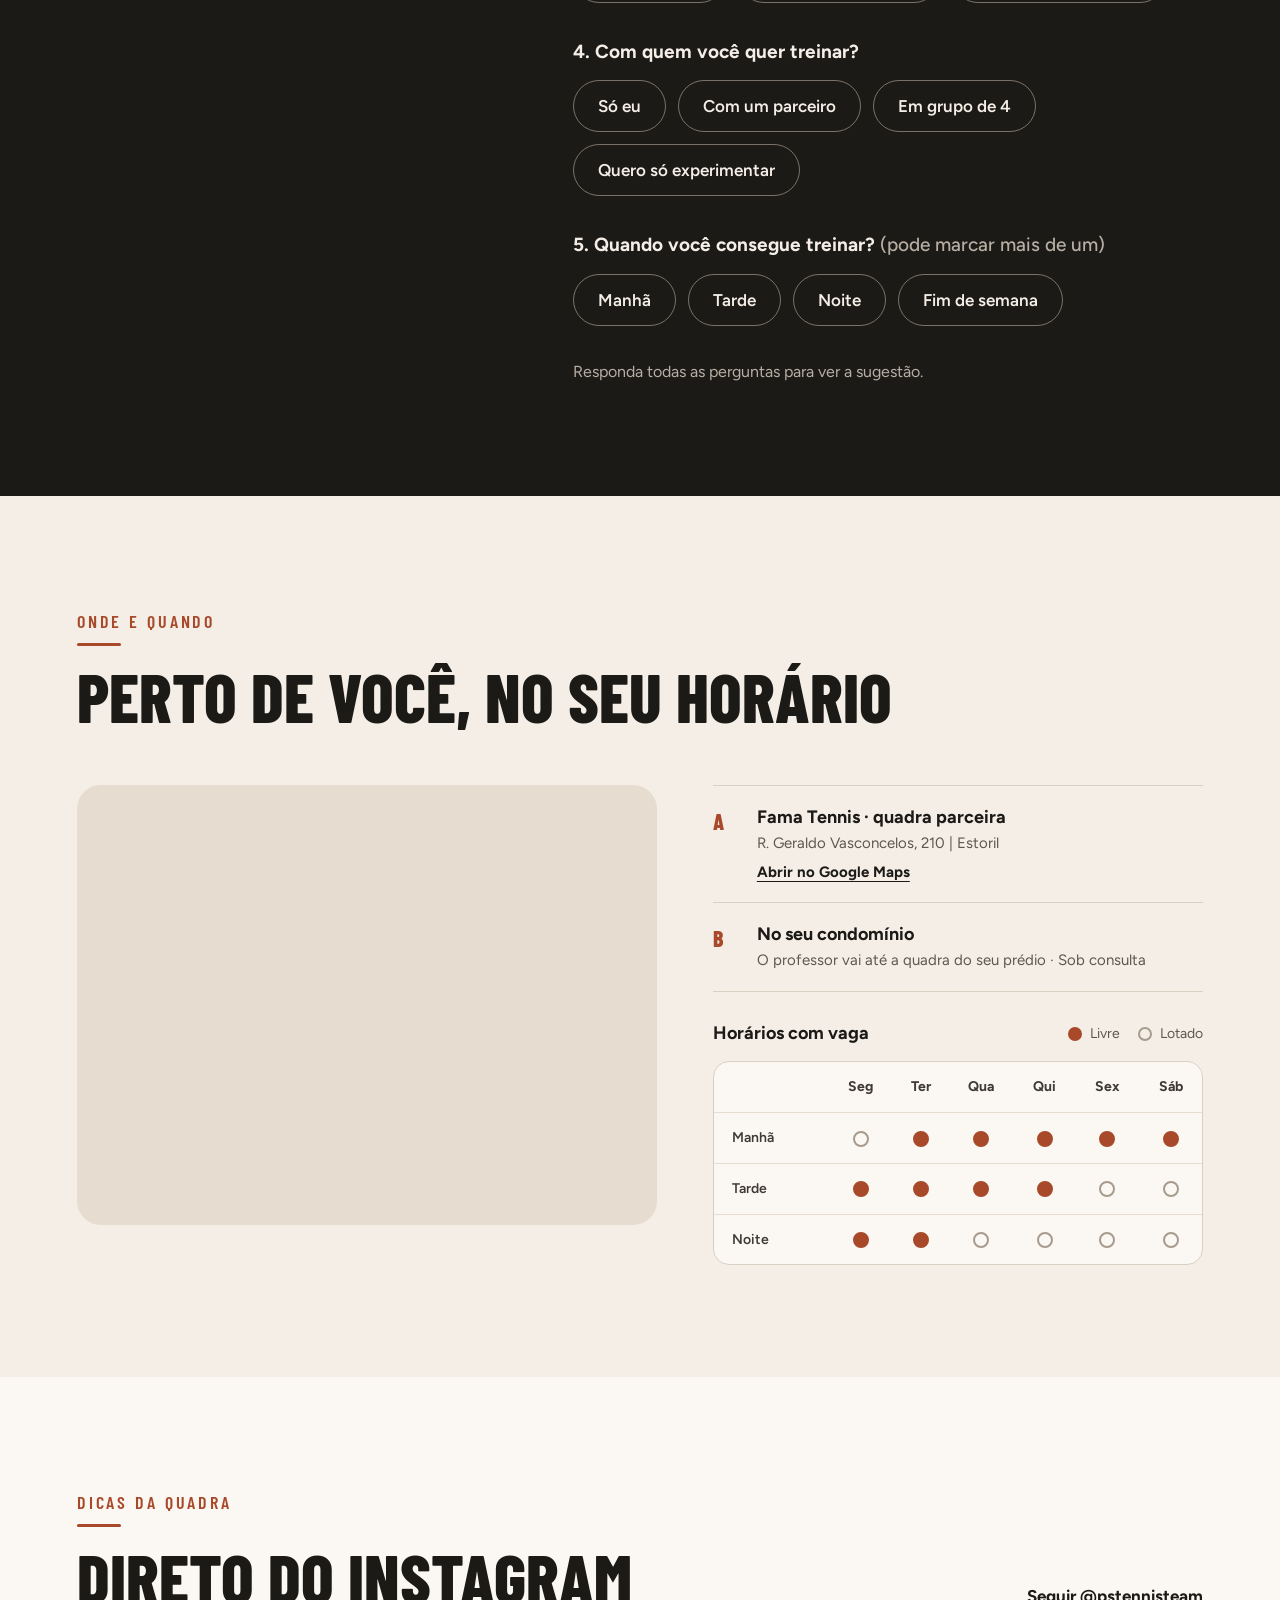
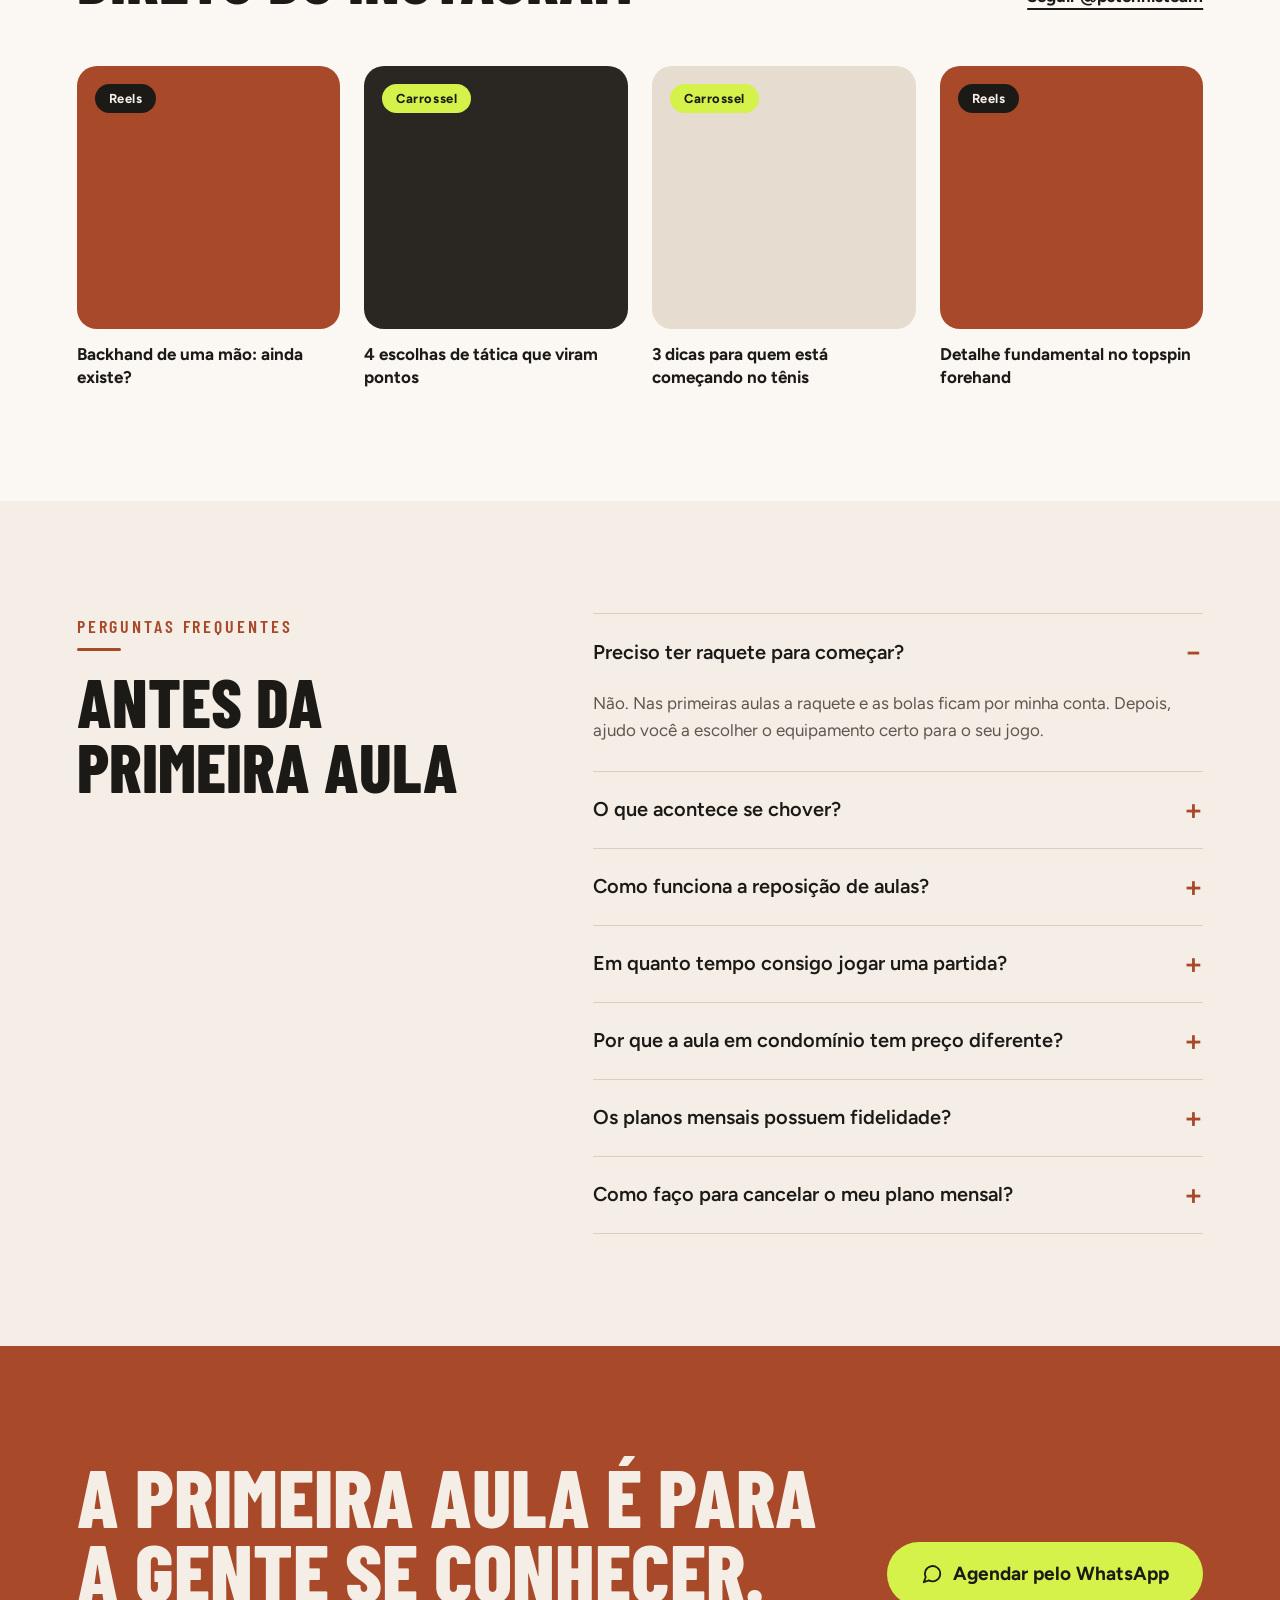
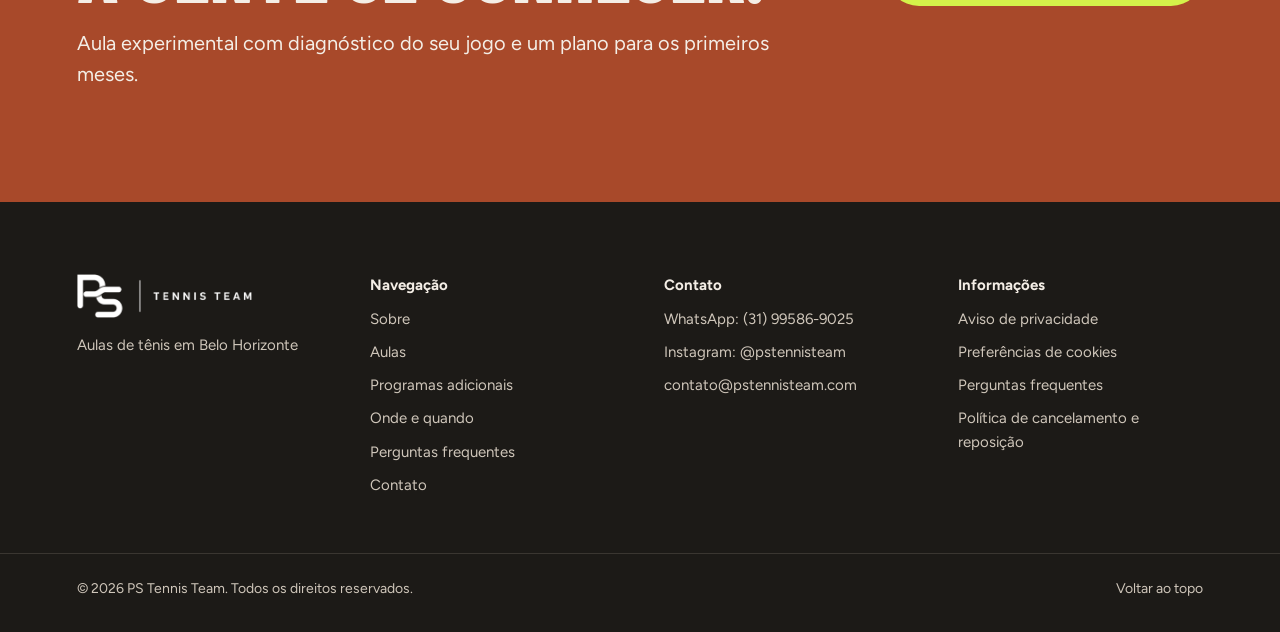
==== commit f53f8d2f: "Troca o contêiner GTM pela tag gtag.js da conta AW-18593472042 O Google Ads pede, para www.pstennist" ====
--- a/index.html
+++ b/index.html
@@ -11,8 +11,8 @@
     gtag('set', 'url_passthrough', true);
     try { if (localStorage.getItem('ps-consentimento-anuncios') === 'aceito') gtag('consent', 'update', {ad_storage: 'granted', ad_user_data: 'granted', ad_personalization: 'granted'}); } catch (e) {}
   </script>
-  <!-- Google tag (código entregue pelo Google Ads) -->
-  <script async src="https://www.googletagmanager.com/gtm.js?id=GTM-T9N2Z22P"></script>
+  <!-- Google tag (gtag.js) - código entregue pelo Google Ads -->
+  <script async src="https://www.googletagmanager.com/gtag/js?id=AW-18593472042"></script>
   <script>
     window.dataLayer = window.dataLayer || [];
     function gtag(){dataLayer.push(arguments);}
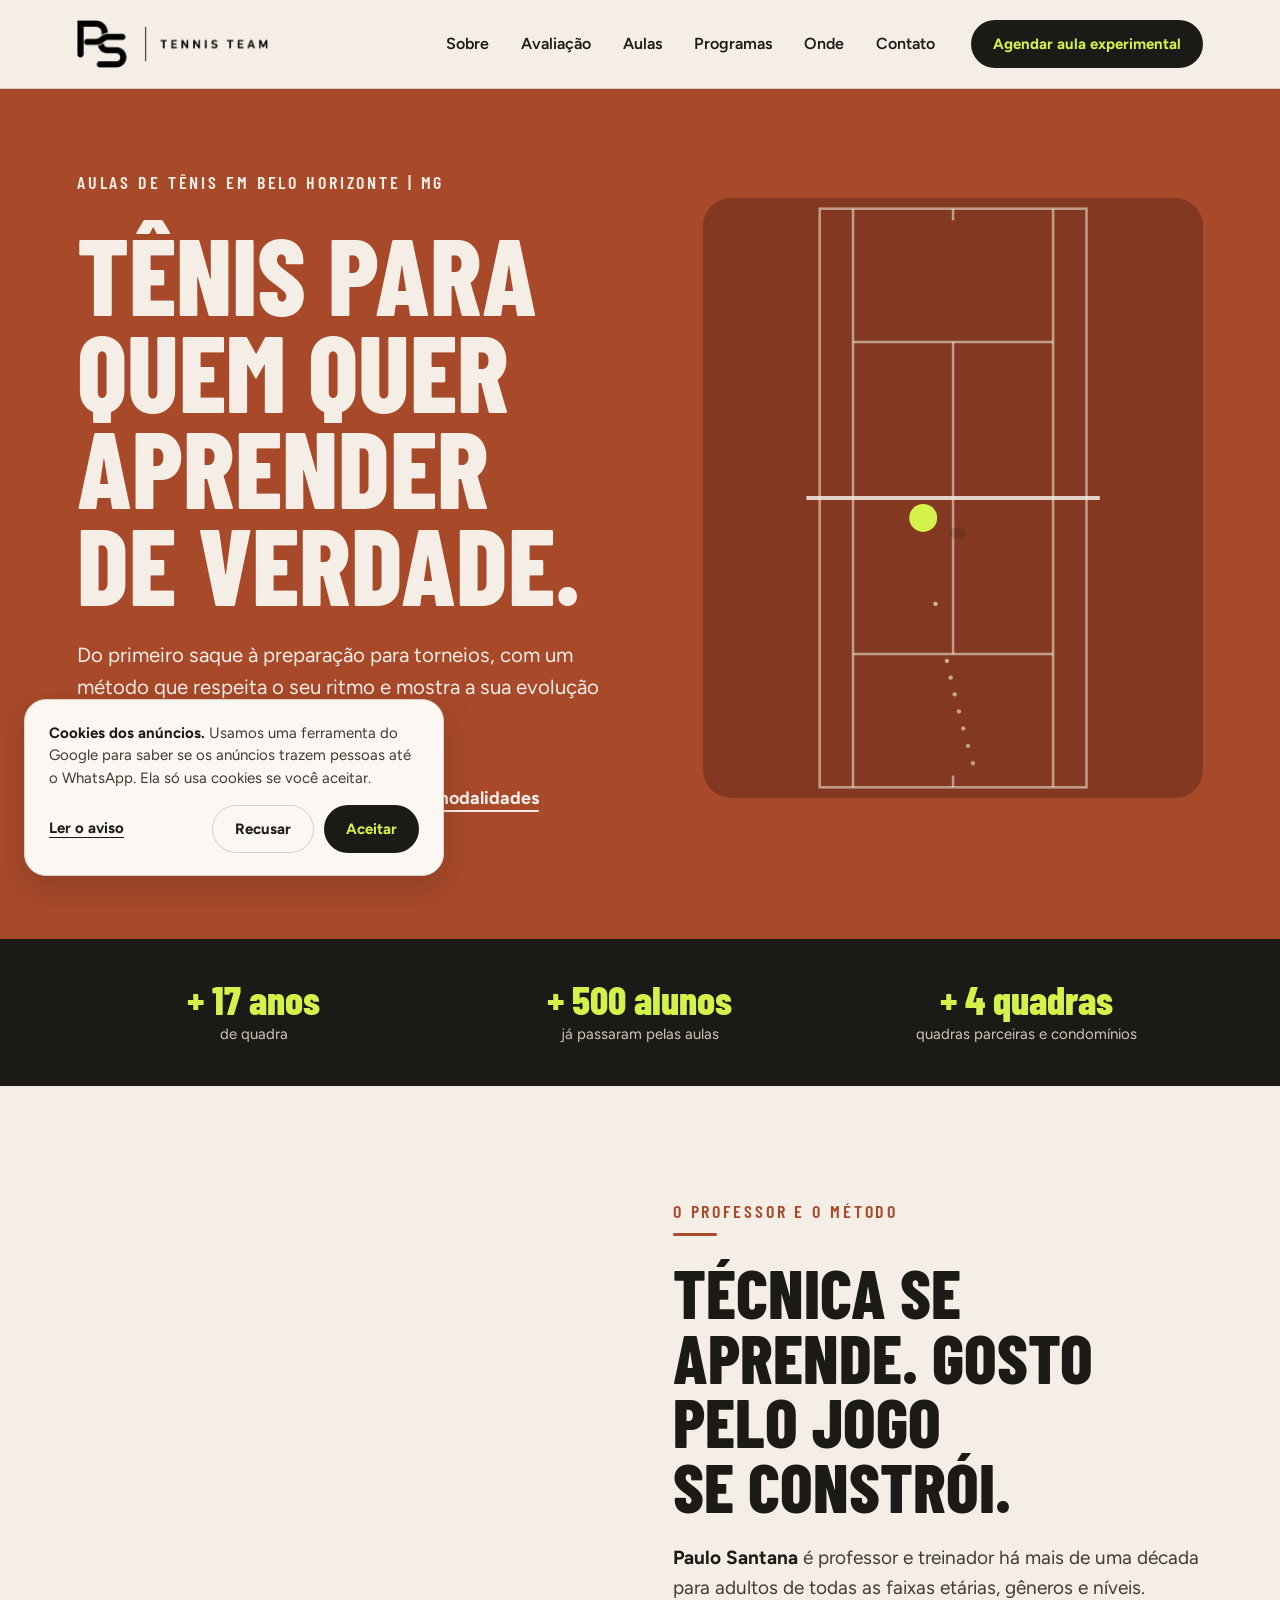
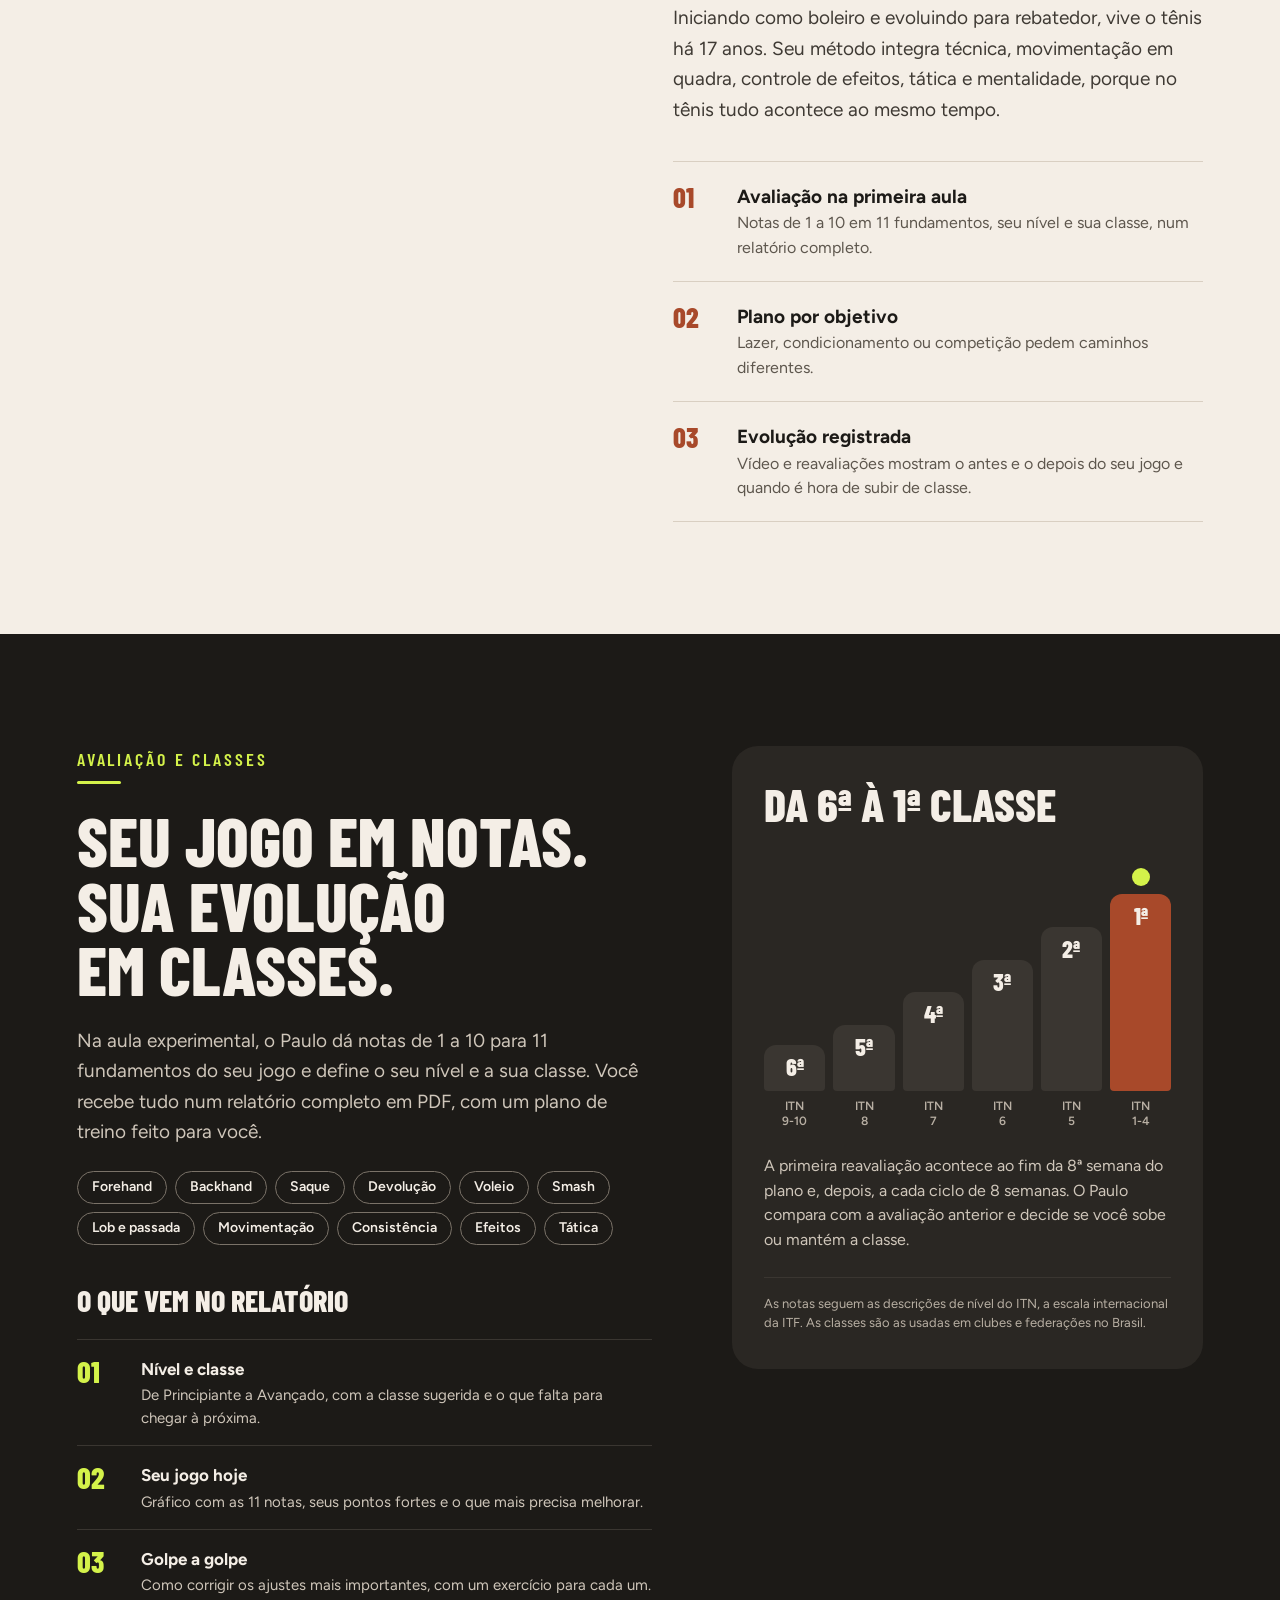
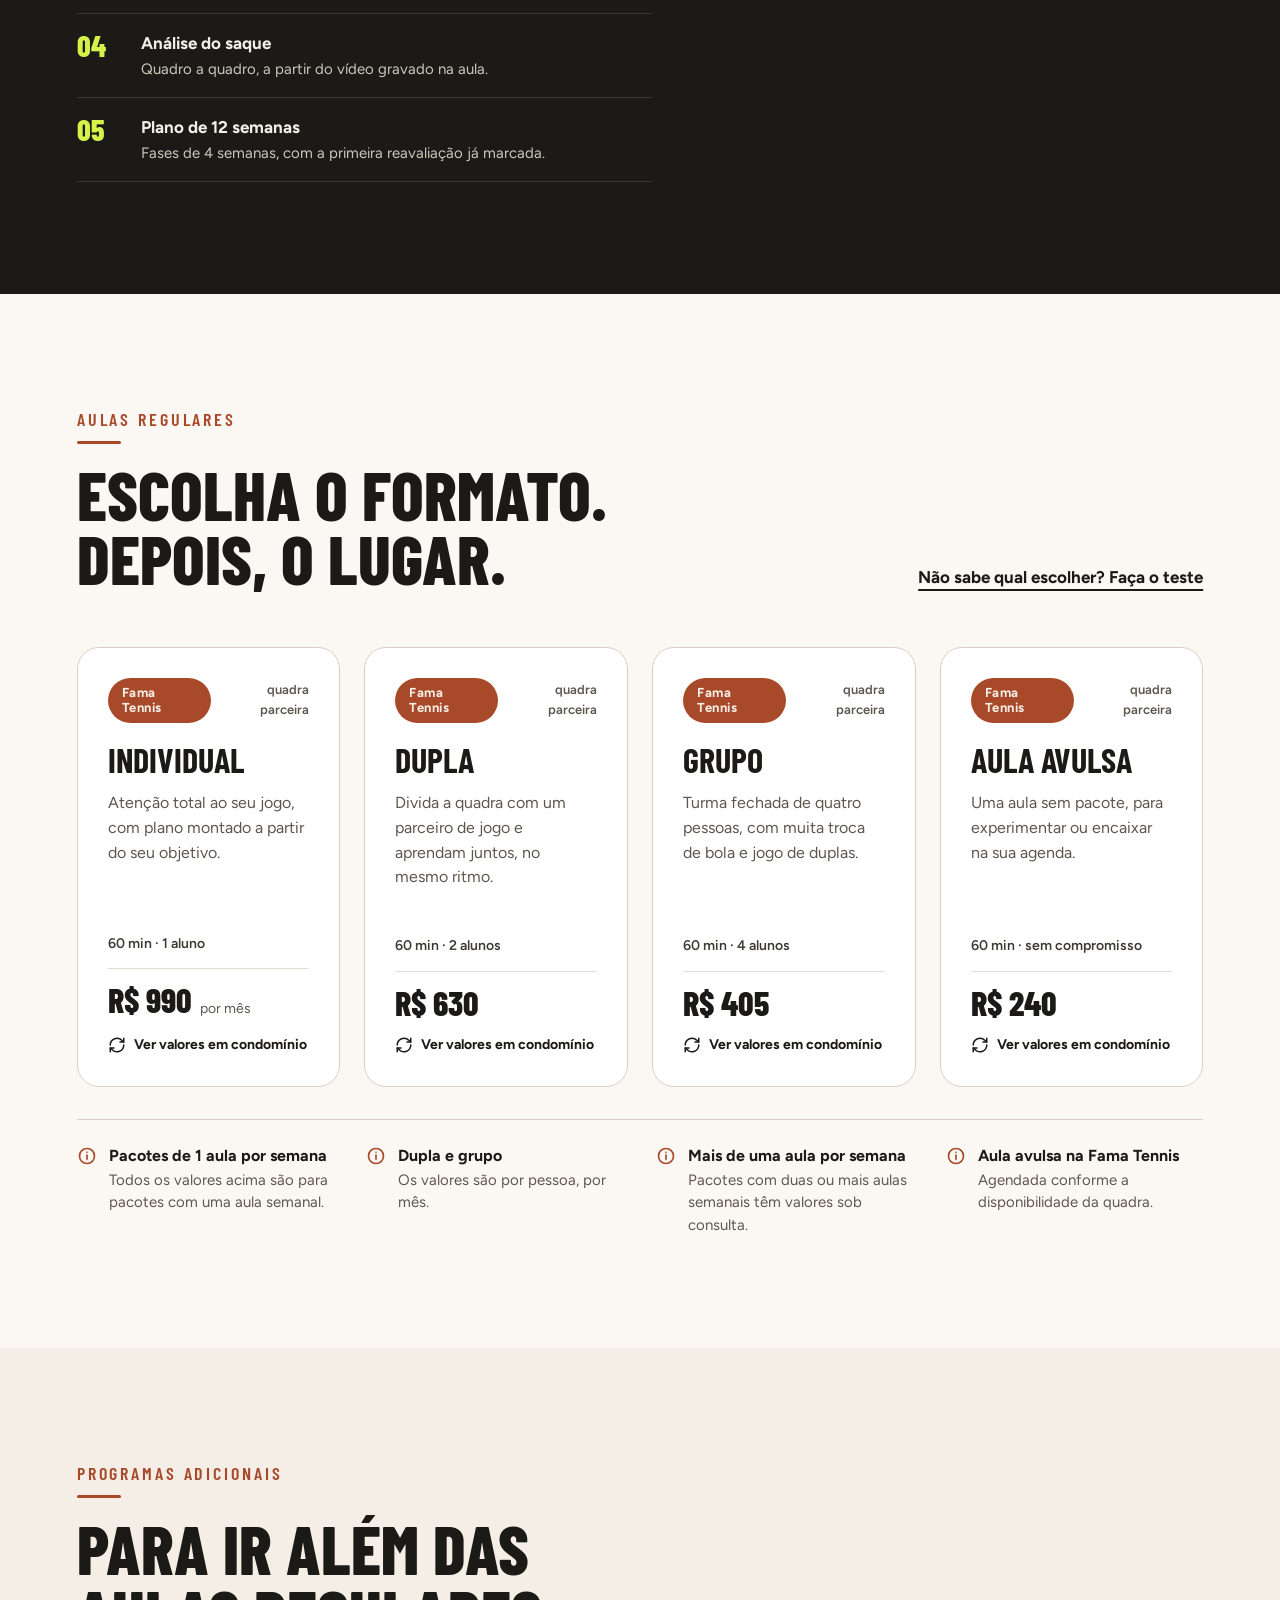
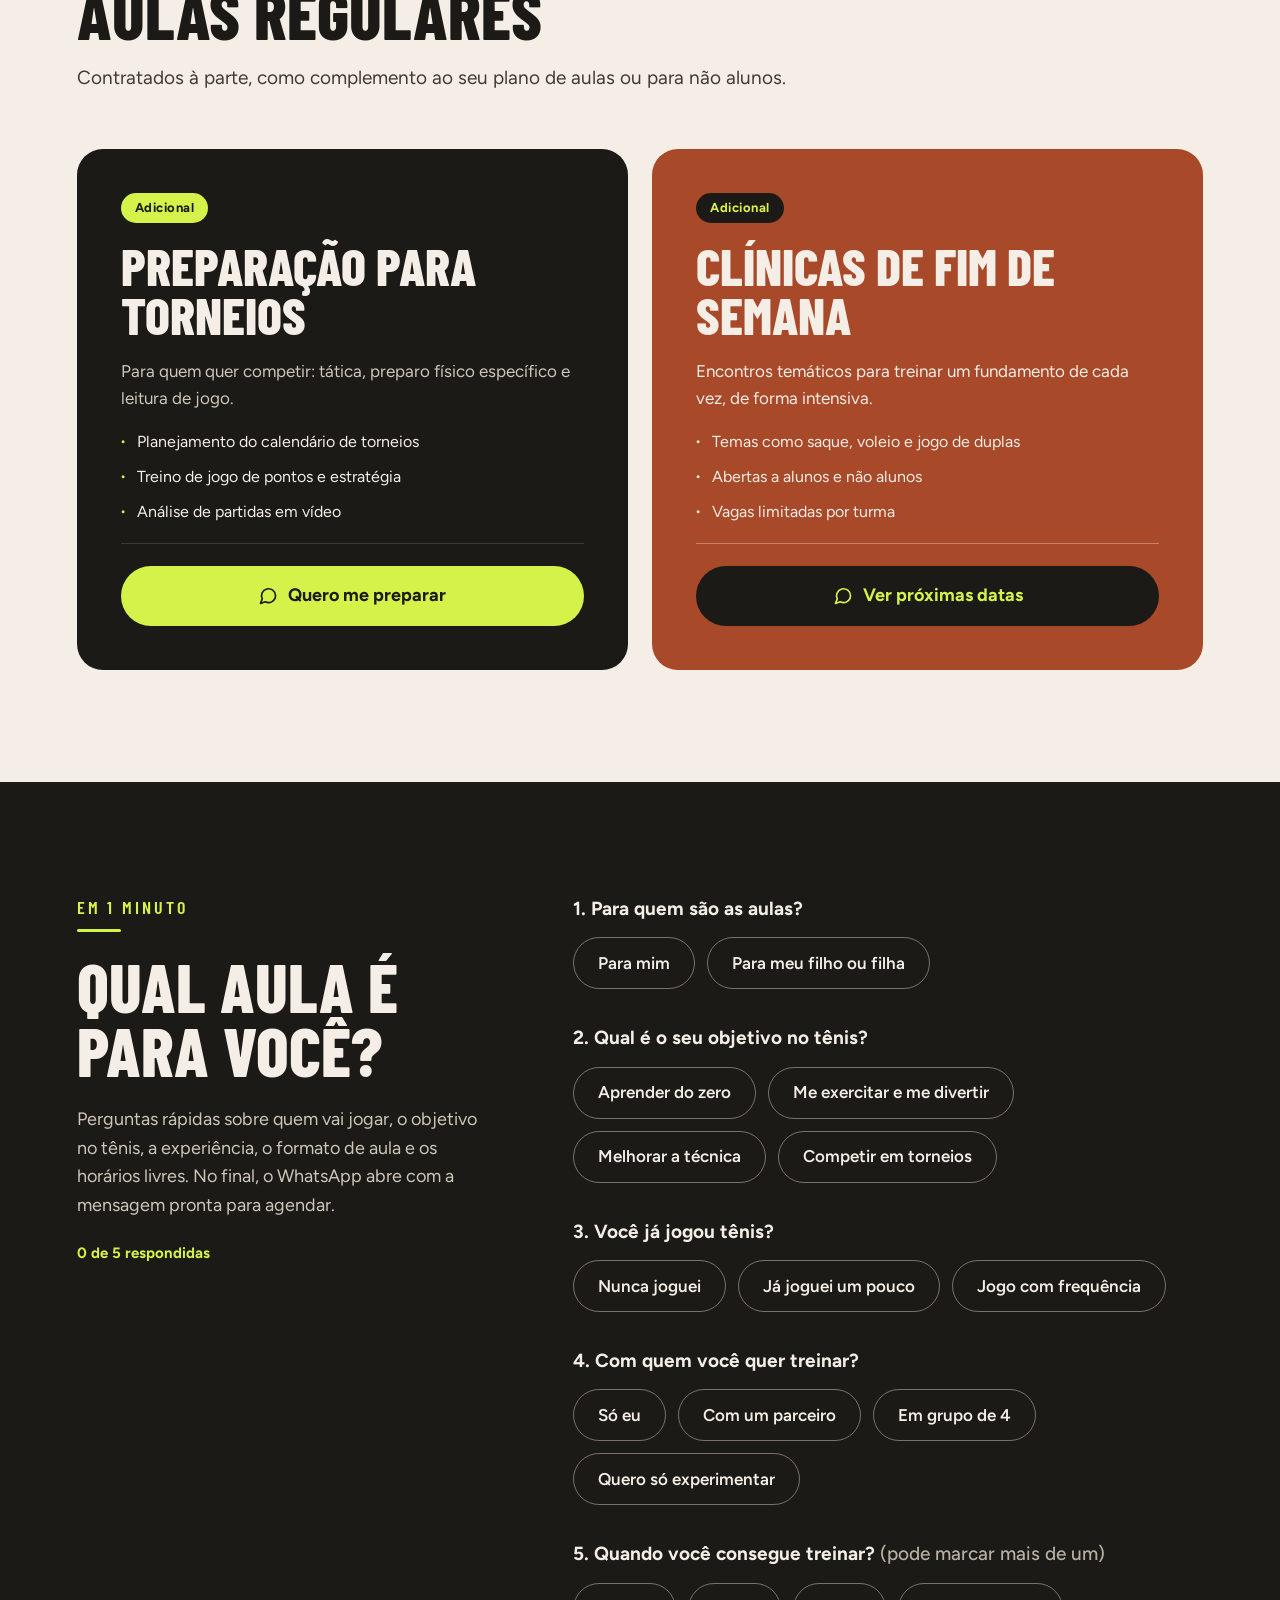
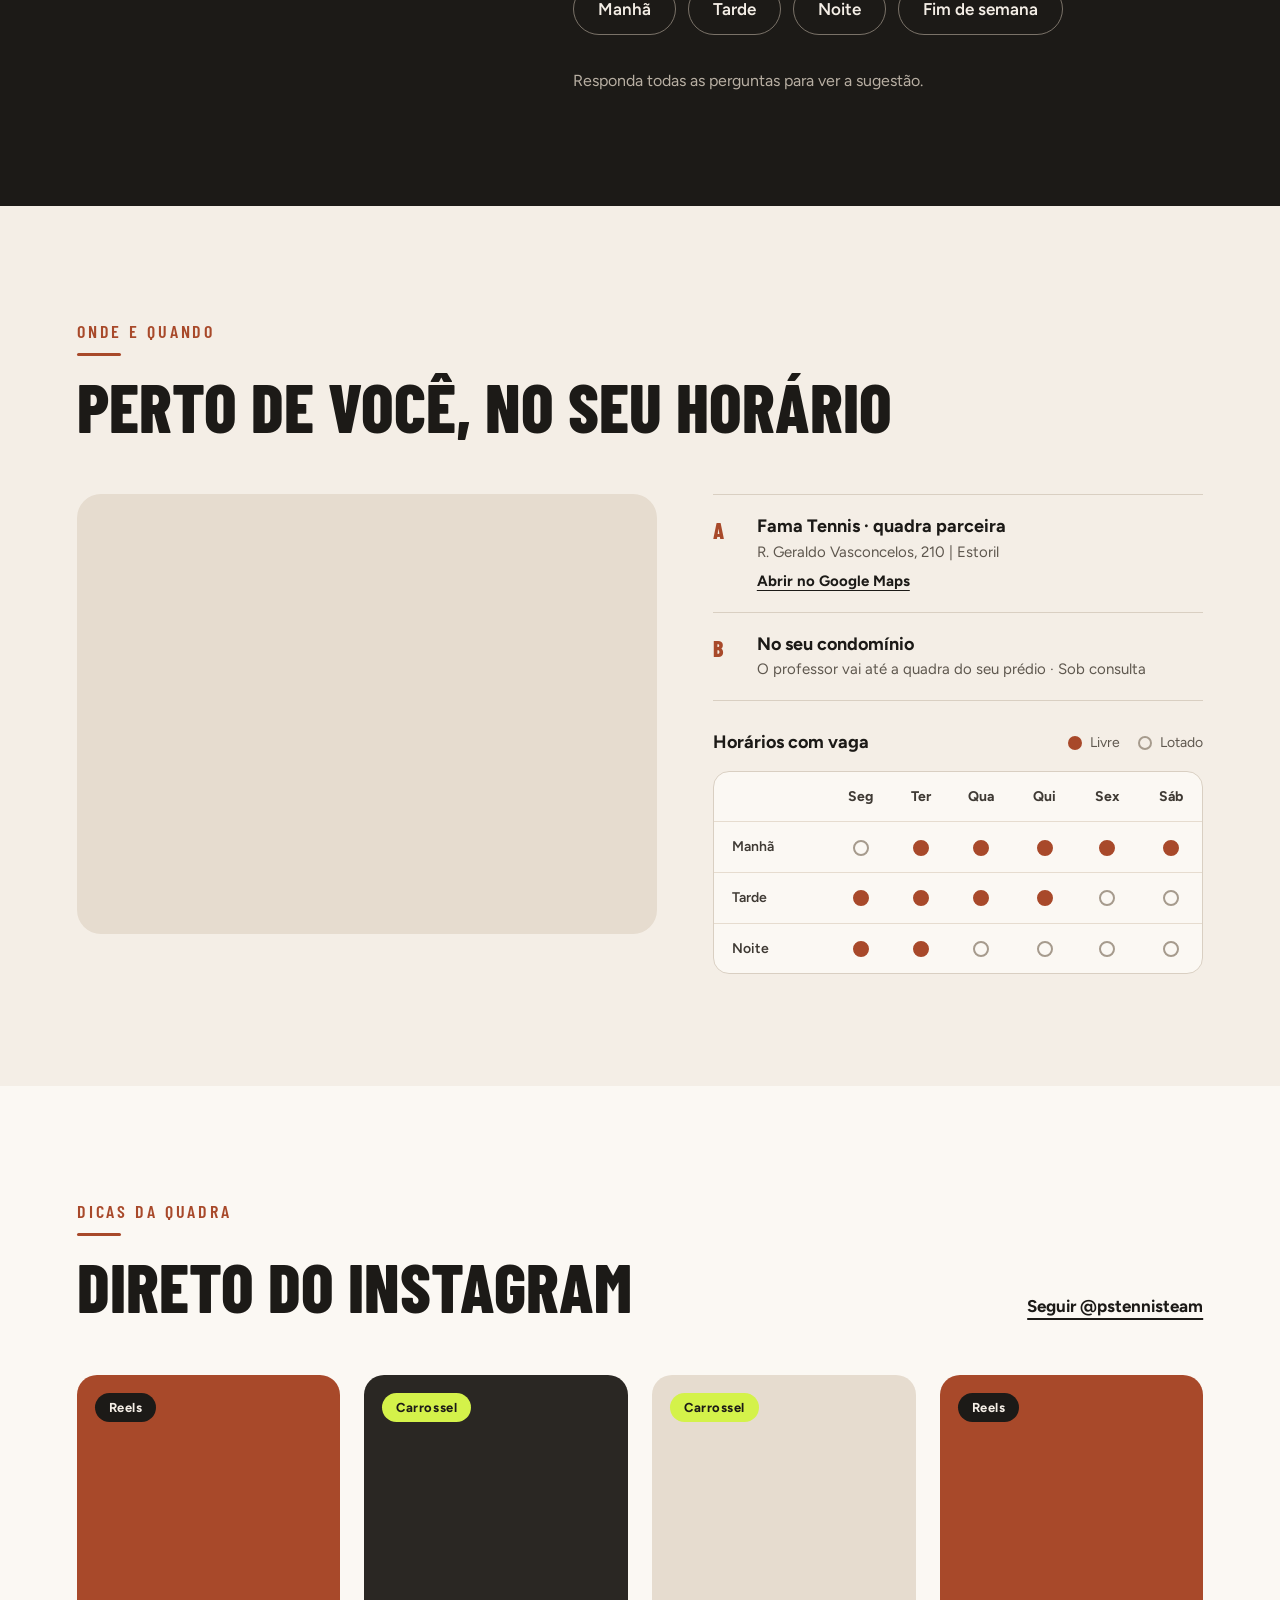
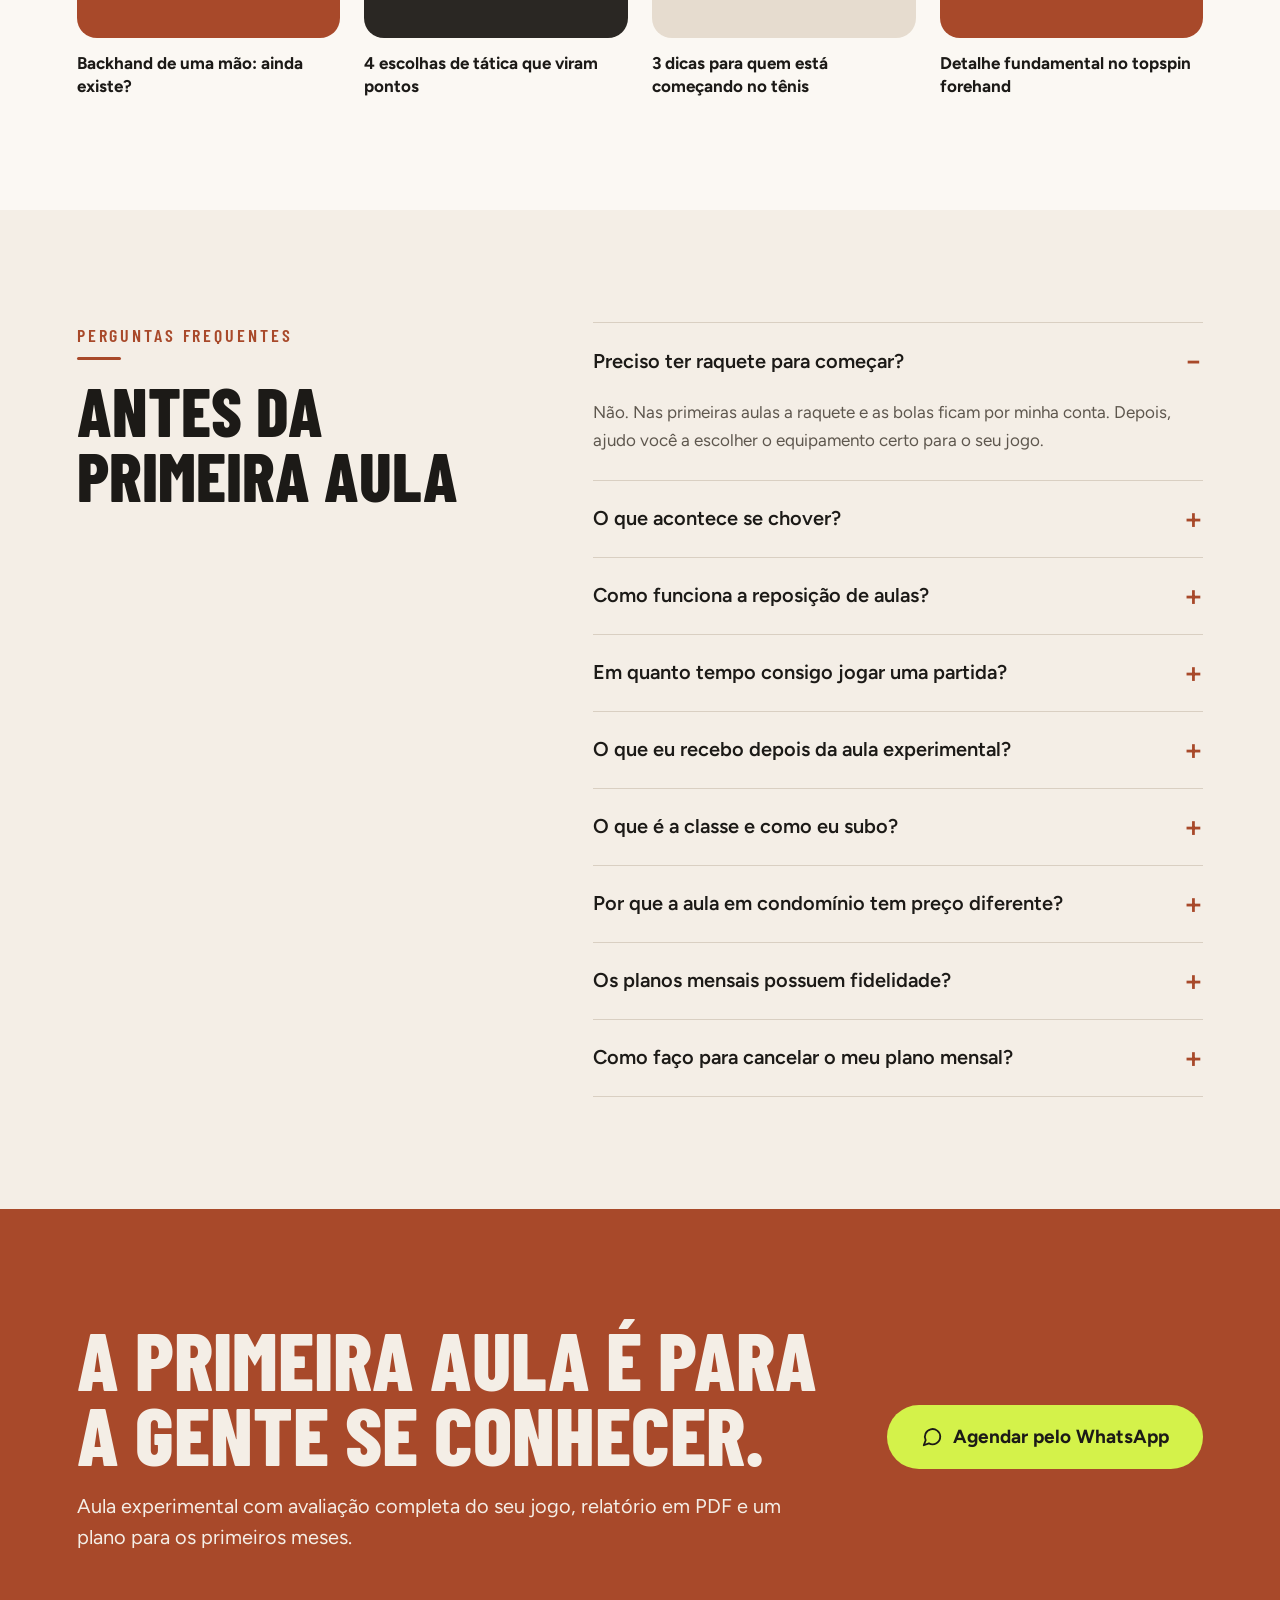
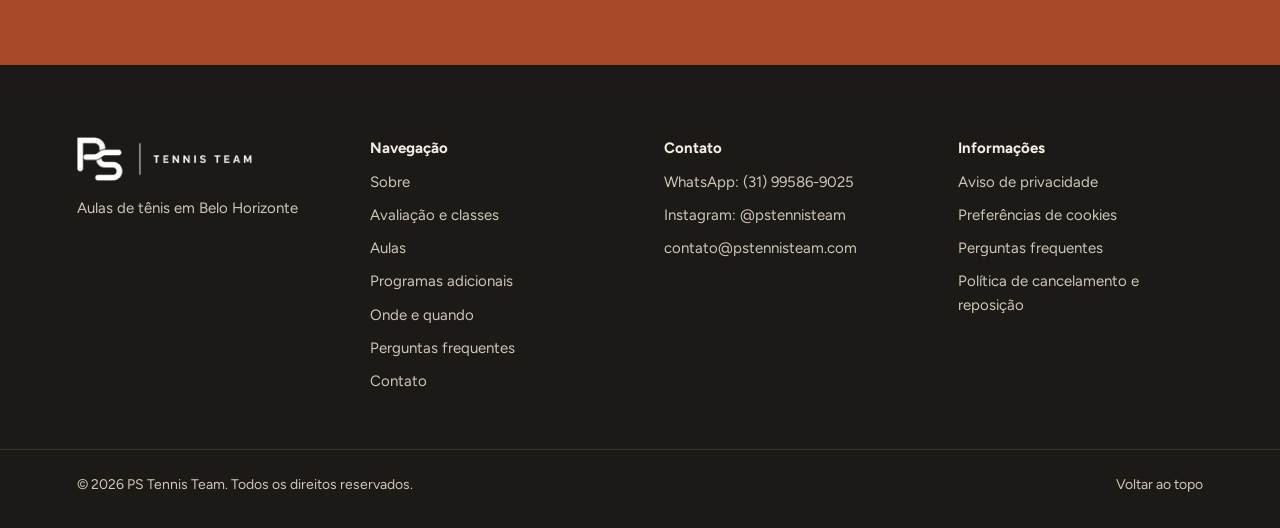
==== commit 0de574fd: "Inclui a avaliação e as classes no site - Home: nova seção Avaliação e classes (11 fundamentos, cont" ====
--- a/index.html
+++ b/index.html
@@ -69,6 +69,7 @@
     <nav class="main-nav" id="menu-principal" aria-label="Principal">
       <ul class="main-nav__list">
         <li><a href="#sobre">Sobre</a></li>
+        <li><a href="#avaliacao">Avaliação</a></li>
         <li><a href="#aulas">Aulas</a></li>
         <li><a href="#programas">Programas</a></li>
         <li><a href="#onde">Onde</a></li>
@@ -165,8 +166,8 @@
           <li class="method__item">
             <span class="method__num" aria-hidden="true">01</span>
             <div>
-              <h3 class="method__title">Diagnóstico na primeira aula</h3>
-              <p class="method__text">Entender seu nível, seu corpo e o que você quer do tênis.</p>
+              <h3 class="method__title">Avaliação na primeira aula</h3>
+              <p class="method__text">Notas de 1 a 10 em 11 fundamentos, seu nível e sua classe, num relatório completo.</p>
             </div>
           </li>
           <li class="method__item">
@@ -179,11 +180,58 @@
           <li class="method__item">
             <span class="method__num" aria-hidden="true">03</span>
             <div>
-              <h3 class="method__title">Evolução registrada em vídeo</h3>
-              <p class="method__text">Você vê o antes e o depois do seu golpe, mês a mês.</p>
+              <h3 class="method__title">Evolução registrada</h3>
+              <p class="method__text">Vídeo e reavaliações mostram o antes e o depois do seu jogo e quando é hora de subir de classe.</p>
             </div>
           </li>
         </ol>
+      </div>
+    </div>
+  </section>
+
+  <!-- ========== AVALIAÇÃO E CLASSES ==========
+    Escada: cada degrau usa --h (1 a 6) para a altura. As faixas de ITN seguem a
+    tabela da área do professor (FAIXAS em professor/index.html). -->
+  <section class="section section--ink" id="avaliacao">
+    <div class="container eval">
+      <div class="eval__text">
+        <p class="eyebrow eyebrow--ball">Avaliação e classes</p>
+        <h2 class="section-title section-title--light">Seu jogo em notas. Sua evolução em classes.</h2>
+        <p class="eval__lead">Na aula experimental, o Paulo dá notas de 1 a 10 para 11 fundamentos do seu jogo e define o seu nível e a sua classe. Você recebe tudo num relatório completo em PDF, com um plano de treino feito para você.</p>
+        <ul class="eval__skills" aria-label="Fundamentos avaliados">
+          <li>Forehand</li>
+          <li>Backhand</li>
+          <li>Saque</li>
+          <li>Devolução</li>
+          <li>Voleio</li>
+          <li>Smash</li>
+          <li>Lob e passada</li>
+          <li>Movimentação</li>
+          <li>Consistência</li>
+          <li>Efeitos</li>
+          <li>Tática</li>
+        </ul>
+        <h3 class="eval__subtitle">O que vem no relatório</h3>
+        <ol class="eval__report">
+          <li><strong>Nível e classe</strong><span>De Principiante a Avançado, com a classe sugerida e o que falta para chegar à próxima.</span></li>
+          <li><strong>Seu jogo hoje</strong><span>Gráfico com as 11 notas, seus pontos fortes e o que mais precisa melhorar.</span></li>
+          <li><strong>Golpe a golpe</strong><span>Como corrigir os ajustes mais importantes, com um exercício para cada um.</span></li>
+          <li><strong>Análise do saque</strong><span>Quadro a quadro, a partir do vídeo gravado na aula.</span></li>
+          <li><strong>Plano de 12 semanas</strong><span>Fases de 4 semanas, com a primeira reavaliação já marcada.</span></li>
+        </ol>
+      </div>
+      <div class="eval__ladder">
+        <p class="eval__ladder-title">Da 6ª à 1ª classe</p>
+        <ol class="ladder" aria-label="Classes, da 6ª à 1ª, com a referência ITN de cada uma">
+          <li class="ladder__step" style="--h:1"><span class="ladder__bar">6ª</span><span class="ladder__itn">ITN<br>9-10</span></li>
+          <li class="ladder__step" style="--h:2"><span class="ladder__bar">5ª</span><span class="ladder__itn">ITN<br>8</span></li>
+          <li class="ladder__step" style="--h:3"><span class="ladder__bar">4ª</span><span class="ladder__itn">ITN<br>7</span></li>
+          <li class="ladder__step" style="--h:4"><span class="ladder__bar">3ª</span><span class="ladder__itn">ITN<br>6</span></li>
+          <li class="ladder__step" style="--h:5"><span class="ladder__bar">2ª</span><span class="ladder__itn">ITN<br>5</span></li>
+          <li class="ladder__step ladder__step--top" style="--h:6"><span class="ladder__bar">1ª</span><span class="ladder__itn">ITN<br>1-4</span></li>
+        </ol>
+        <p class="eval__ladder-text">A primeira reavaliação acontece ao fim da 8ª semana do plano e, depois, a cada ciclo de 8 semanas. O Paulo compara com a avaliação anterior e decide se você sobe ou mantém a classe.</p>
+        <p class="eval__ref">As notas seguem as descrições de nível do ITN, a escala internacional da ITF. As classes são as usadas em clubes e federações no Brasil.</p>
       </div>
     </div>
   </section>
@@ -535,7 +583,15 @@
         </details>
         <details class="faq__item" name="faq">
           <summary>Em quanto tempo consigo jogar uma partida?</summary>
-          <p>Depende da frequência e do seu ponto de partida. Na aula experimental definimos juntos metas realistas para os primeiros meses.</p>
+          <p>Depende da frequência e do seu ponto de partida. Na aula experimental definimos juntos metas realistas para os primeiros meses, que já vêm no seu plano de treino.</p>
+        </details>
+        <details class="faq__item" name="faq">
+          <summary>O que eu recebo depois da aula experimental?</summary>
+          <p>Um relatório completo em PDF: notas de 1 a 10 em 11 fundamentos, seu nível, sua classe sugerida, os ajustes mais importantes golpe a golpe, a análise do seu saque e um plano de treino de 12 semanas.</p>
+        </details>
+        <details class="faq__item" name="faq">
+          <summary>O que é a classe e como eu subo?</summary>
+          <p>As classes vão da 6ª, para quem está começando, à 1ª, para jogadores avançados, como nos clubes e federações. A sua classe parte da média das notas e do que o Paulo observa no seu jogo. Nas reavaliações, ele compara com a avaliação anterior e decide se você sobe ou mantém a classe.</p>
         </details>
         <details class="faq__item" name="faq">
           <summary>Por que a aula em condomínio tem preço diferente?</summary>
@@ -559,7 +615,7 @@
     <div class="container cta__inner">
       <div class="cta__text">
         <h2 class="cta__title">A primeira aula é para a gente se conhecer.</h2>
-        <p class="cta__lead">Aula experimental com diagnóstico do seu jogo e um plano para os primeiros meses.</p>
+        <p class="cta__lead">Aula experimental com avaliação completa do seu jogo, relatório em PDF e um plano para os primeiros meses.</p>
       </div>
       <div class="cta__actions">
         <a class="btn btn--ball btn--xl" href="#" data-whatsapp="Olá! Vim pelo site e gostaria de agendar uma aula experimental." target="_blank" rel="noopener">
@@ -583,6 +639,7 @@
       <p class="site-footer__title">Navegação</p>
       <ul class="site-footer__list">
         <li><a href="#sobre">Sobre</a></li>
+        <li><a href="#avaliacao">Avaliação e classes</a></li>
         <li><a href="#aulas">Aulas</a></li>
         <li><a href="#programas">Programas adicionais</a></li>
         <li><a href="#onde">Onde e quando</a></li>
@@ -636,11 +693,16 @@
     </div>
     <div class="privacy-dialog__body">
       <h3>Quais dados este site coleta</h3>
-      <p>Nenhum dado pessoal, como nome, telefone ou e-mail. O site não tem formulários nem cadastro. A única ferramenta de medição é a do Google, explicada em "Anúncios do Google".</p>
+      <p>De quem visita, nenhum dado pessoal, como nome, telefone ou e-mail. O site não tem formulários nem cadastro para visitantes. A única ferramenta de medição é a do Google, explicada em "Anúncios do Google". Os dados que o professor registra na avaliação dos alunos estão explicados em "Avaliação dos alunos".</p>
       <h3>O teste "Qual aula é para você?"</h3>
       <p>As respostas ficam só no seu navegador, enquanto a página está aberta. Nada é enviado ou guardado. Elas só saem daqui se você decidir mandar a mensagem pelo WhatsApp.</p>
       <h3>Contato pelo WhatsApp</h3>
       <p>Ao clicar em um botão de WhatsApp, você é levado ao aplicativo com uma mensagem pronta, que pode editar antes de enviar. As informações que você mandar são usadas apenas para responder e agendar aulas.</p>
+      <h3>Avaliação dos alunos</h3>
+      <p>Na aula experimental e nas reavaliações, o Paulo registra, com a sua autorização: nome, idade, WhatsApp, local das aulas, objetivo e experiência no tênis, as notas e observações da aula e alguns quadros do vídeo do seu saque. Se o aluno for menor de idade, o responsável também precisa autorizar.</p>
+      <p>Esses dados servem para montar o seu relatório e acompanhar a sua evolução nas reavaliações. Eles ficam guardados na conta Google do PS Tennis Team (Google Drive e planilha de registro das aulas), com acesso restrito ao professor e a quem mantém o sistema. As imagens do vídeo não são publicadas sem uma nova autorização.</p>
+      <p>Para escrever o texto do relatório, usamos o Claude, um serviço de inteligência artificial da Anthropic. Ele recebe o nome, a idade, as notas, as observações e os quadros do saque, mas não o seu WhatsApp. O Paulo confirma a classe e pode ajustar o texto antes de entregar o relatório.</p>
+      <p>Você pode pedir uma cópia, a correção ou a exclusão dos seus dados a qualquer momento, pelo WhatsApp.</p>
       <h3>Anúncios do Google</h3>
       <p>O site usa a tag do Google Ads para saber se os anúncios no Google trazem pessoas até o WhatsApp: ela registra visitas às páginas e toques nos botões de WhatsApp de quem chegou por um anúncio.</p>
       <p>Na primeira visita, você escolhe se aceita os cookies de anúncios. Se aceitar, o Google pode usar cookies e o identificador do clique no anúncio, conforme a política de privacidade dele. Se recusar, nenhum cookie de anúncio é gravado e o Google recebe apenas sinais sem cookies, que usa de forma agregada para estimar resultados. Para mudar a escolha, use "Preferências de cookies" no rodapé.</p>
--- a/css/style.css
+++ b/css/style.css
@@ -477,6 +477,132 @@
 .method__title { font-size: 19px; font-weight: 700; }
 .method__text { font-size: 16px; color: var(--muted); }
 
+/* Avaliação e classes */
+.eval {
+  display: grid;
+  grid-template-columns: minmax(0, 1.1fr) minmax(0, .9fr);
+  gap: 80px;
+  align-items: start;
+}
+.eval__text { display: flex; flex-direction: column; gap: 24px; }
+.eval__lead { font-size: 19px; line-height: 1.6; color: var(--on-dark); max-width: 58ch; }
+.eval__skills { display: flex; flex-wrap: wrap; gap: 8px; }
+.eval__skills li {
+  padding: 7px 14px;
+  border-radius: 999px;
+  border: 1.5px solid var(--pill-border);
+  font-size: 14px;
+  font-weight: 600;
+  line-height: 1.2;
+  color: var(--cream);
+}
+.eval__subtitle {
+  margin-top: 16px;
+  font-family: var(--font-display);
+  font-weight: 800;
+  font-size: 30px;
+  line-height: 1;
+  text-transform: uppercase;
+  color: var(--cream);
+}
+.eval__report { counter-reset: relatorio; border-top: 1px solid var(--ink-line); }
+.eval__report li {
+  counter-increment: relatorio;
+  display: grid;
+  grid-template-columns: 48px minmax(0, 1fr);
+  column-gap: 16px;
+  row-gap: 2px;
+  padding: 16px 0;
+  border-bottom: 1px solid var(--ink-line);
+}
+.eval__report li::before {
+  content: counter(relatorio, decimal-leading-zero);
+  grid-row: span 2;
+  font-family: var(--font-display);
+  font-weight: 800;
+  font-size: 30px;
+  line-height: 1;
+  color: var(--ball);
+}
+.eval__report strong { font-size: 17px; font-weight: 700; color: var(--cream); }
+.eval__report span { font-size: 15px; line-height: 1.5; color: var(--on-dark); }
+
+.eval__ladder {
+  position: sticky;
+  top: calc(var(--header-h) + 32px);
+  display: flex;
+  flex-direction: column;
+  gap: 24px;
+  padding: 36px 32px;
+  border-radius: var(--radius-lg);
+  background: var(--ink-2);
+}
+.eval__ladder-title {
+  font-family: var(--font-display);
+  font-weight: 800;
+  font-size: clamp(36px, 4vw, 46px);
+  line-height: .95;
+  text-transform: uppercase;
+  color: var(--cream);
+}
+.ladder {
+  display: grid;
+  grid-template-columns: repeat(6, minmax(0, 1fr));
+  gap: 8px;
+  height: 280px;
+  padding-top: 28px;
+}
+.ladder__step {
+  display: flex;
+  flex-direction: column;
+  justify-content: flex-end;
+  gap: 8px;
+  min-width: 0;
+}
+.ladder__bar {
+  position: relative;
+  display: flex;
+  justify-content: center;
+  padding-top: 10px;
+  height: calc(var(--h) * 13%);
+  min-height: 46px;
+  border-radius: 12px 12px 4px 4px;
+  background: var(--ink-line);
+  font-family: var(--font-display);
+  font-weight: 800;
+  font-size: 24px;
+  line-height: 1;
+  color: var(--cream);
+}
+.ladder__step--top .ladder__bar { background: var(--accent); }
+/* A bola em cima do último degrau marca o objetivo */
+.ladder__step--top .ladder__bar::after {
+  content: "";
+  position: absolute;
+  top: -26px;
+  left: 50%;
+  width: 18px;
+  height: 18px;
+  margin-left: -9px;
+  border-radius: 50%;
+  background: var(--ball);
+}
+.ladder__itn {
+  font-size: 12px;
+  font-weight: 600;
+  line-height: 1.3;
+  text-align: center;
+  color: var(--on-dark-2);
+}
+.eval__ladder-text { font-size: 16px; line-height: 1.55; color: var(--on-dark); }
+.eval__ref {
+  padding-top: 16px;
+  border-top: 1px solid var(--ink-line);
+  font-size: 13px;
+  line-height: 1.5;
+  color: var(--on-dark-2);
+}
+
 /* Aulas regulares: cards que viram */
 .plans {
   display: grid;
@@ -1090,6 +1216,9 @@
 
 /* Telas médias */
 @media (max-width: 1200px) {
+  .main-nav { gap: 24px; }
+  .main-nav__list { gap: 22px; }
+  .main-nav .btn { white-space: nowrap; }
   .hero__inner { grid-template-columns: minmax(0, 1fr) 420px; gap: 56px; }
   .hero__court, .hero__placeholder, .hero__video { height: 520px; }
   .court--vertical { height: 520px; }
@@ -1156,6 +1285,9 @@
   .hero__placeholder .play-badge { width: 64px; height: 64px; }
   .media-label { left: 14px; bottom: 14px; font-size: 12px; padding: 7px 12px; }
 
+  .eval { grid-template-columns: 1fr; gap: 48px; }
+  .eval__ladder { position: static; }
+
   .credential__value { font-size: 32px; }
   .plan-notes { grid-template-columns: repeat(2, minmax(0, 1fr)); gap: 24px 32px; }
 
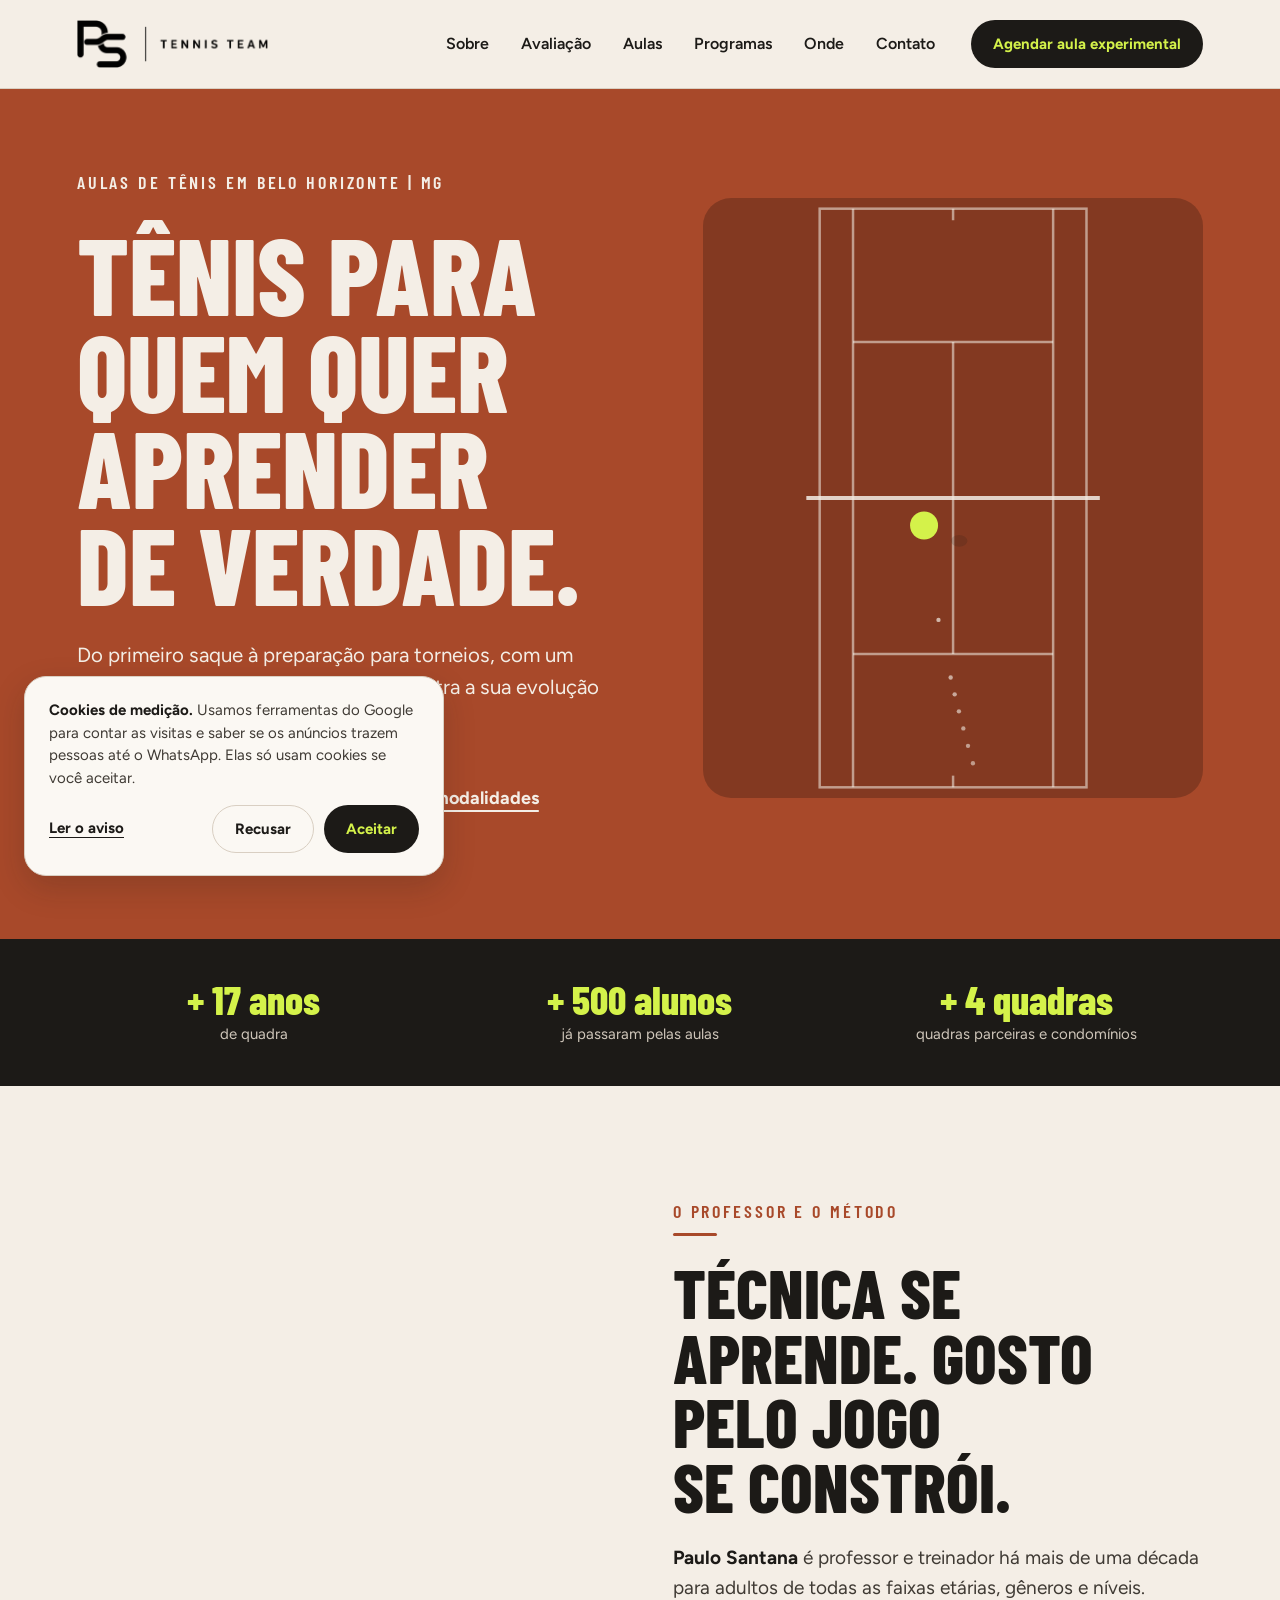
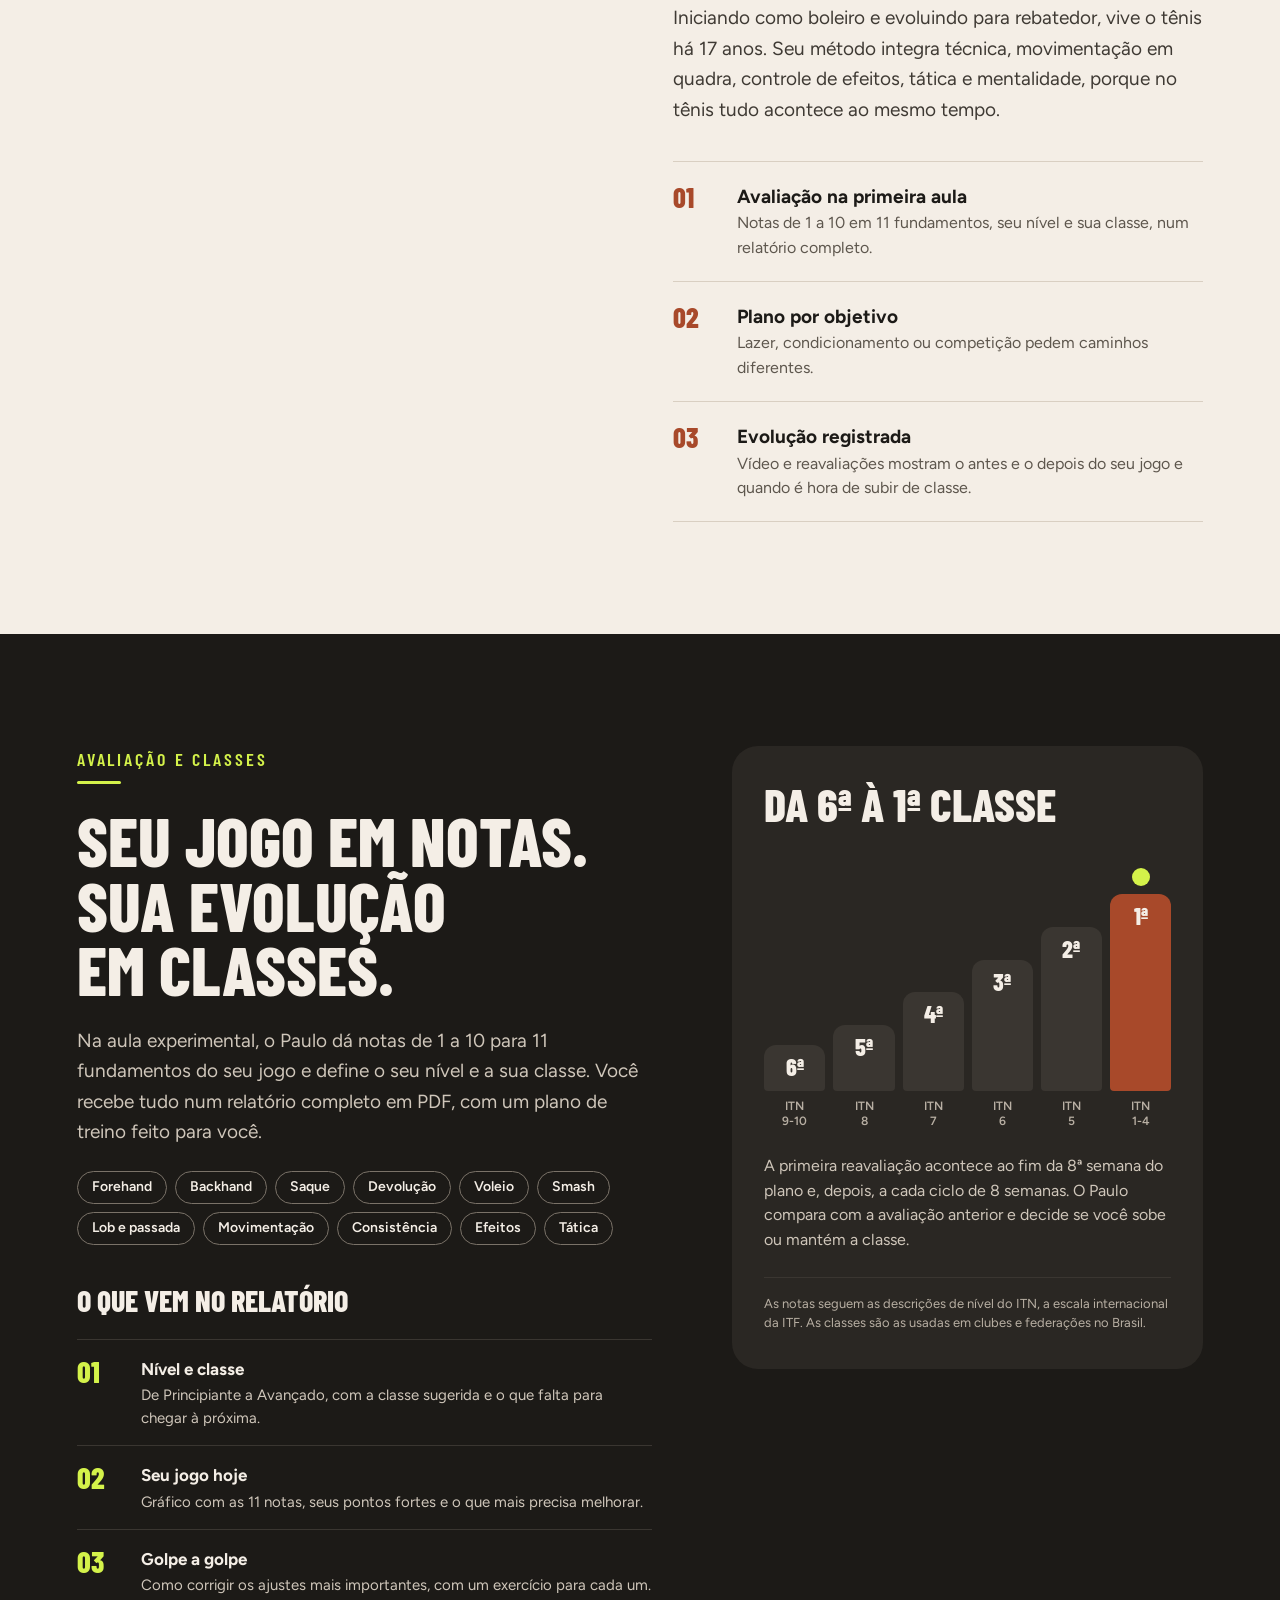
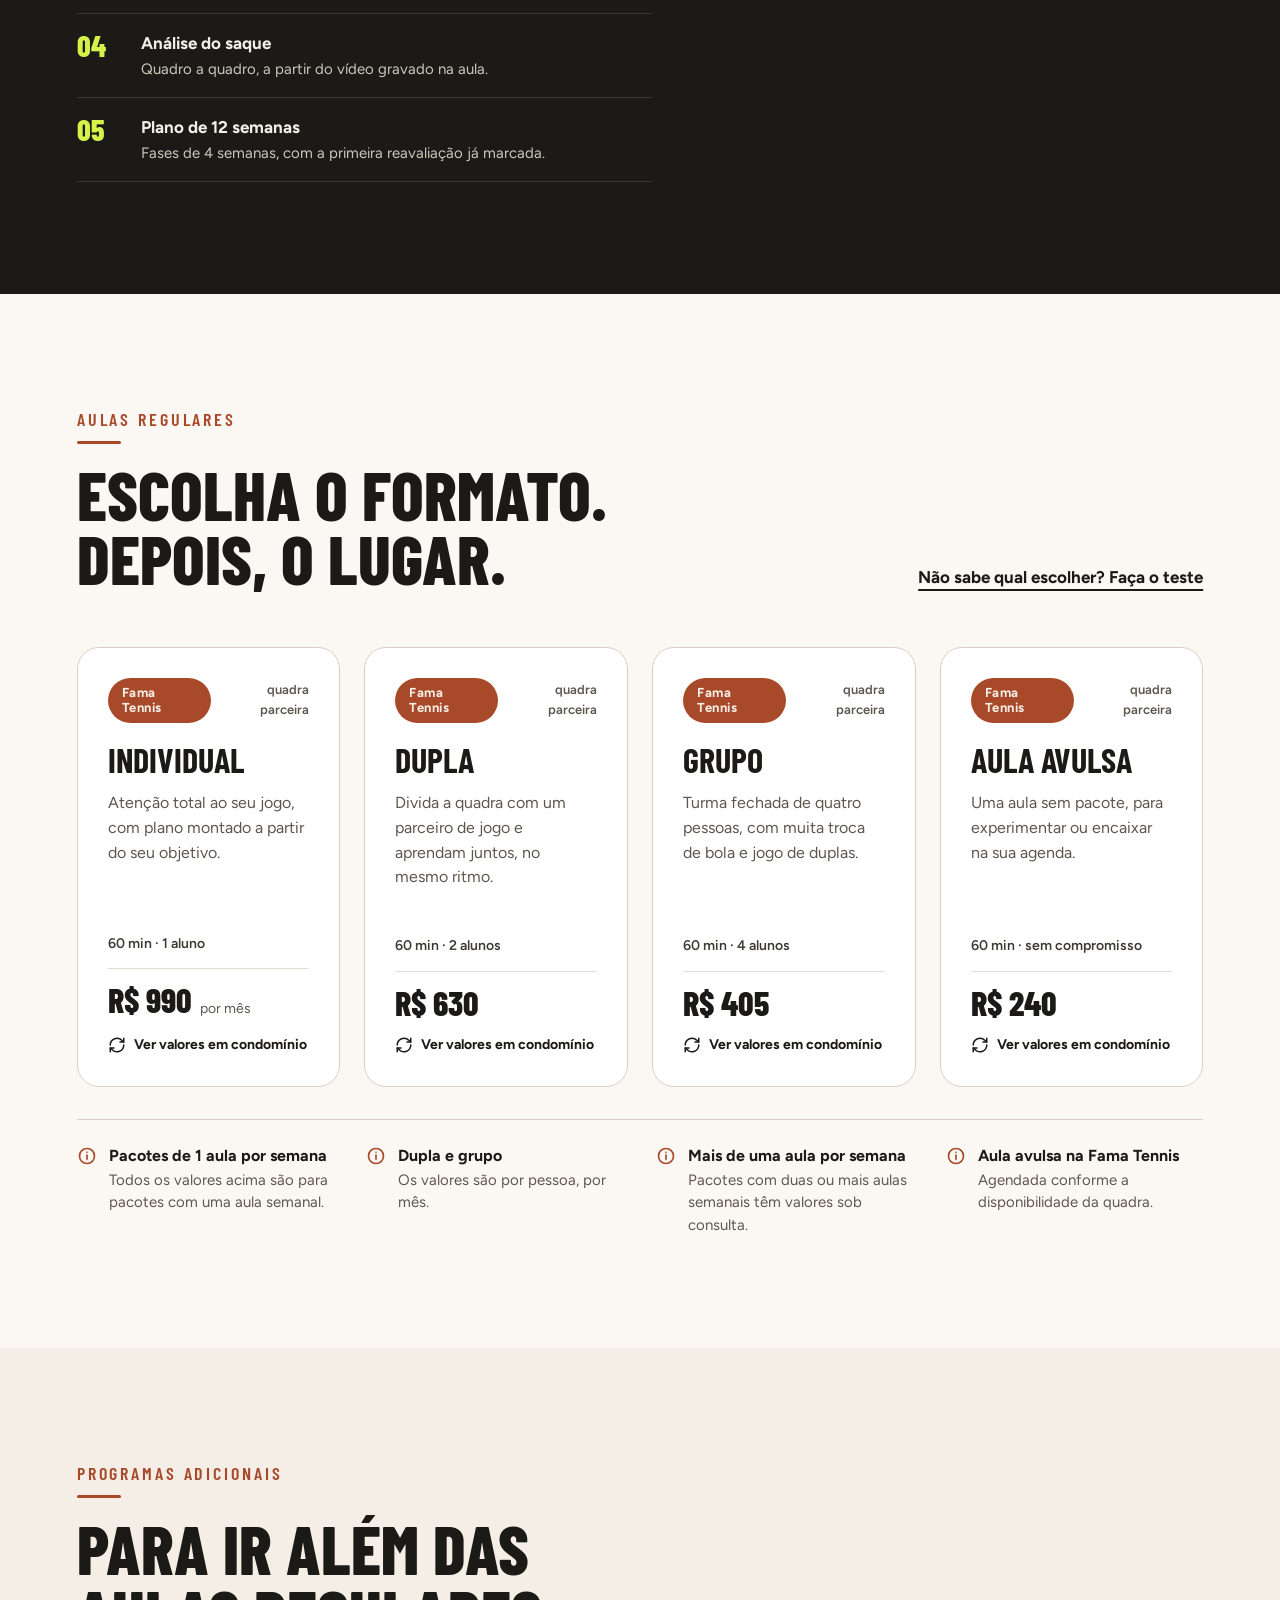
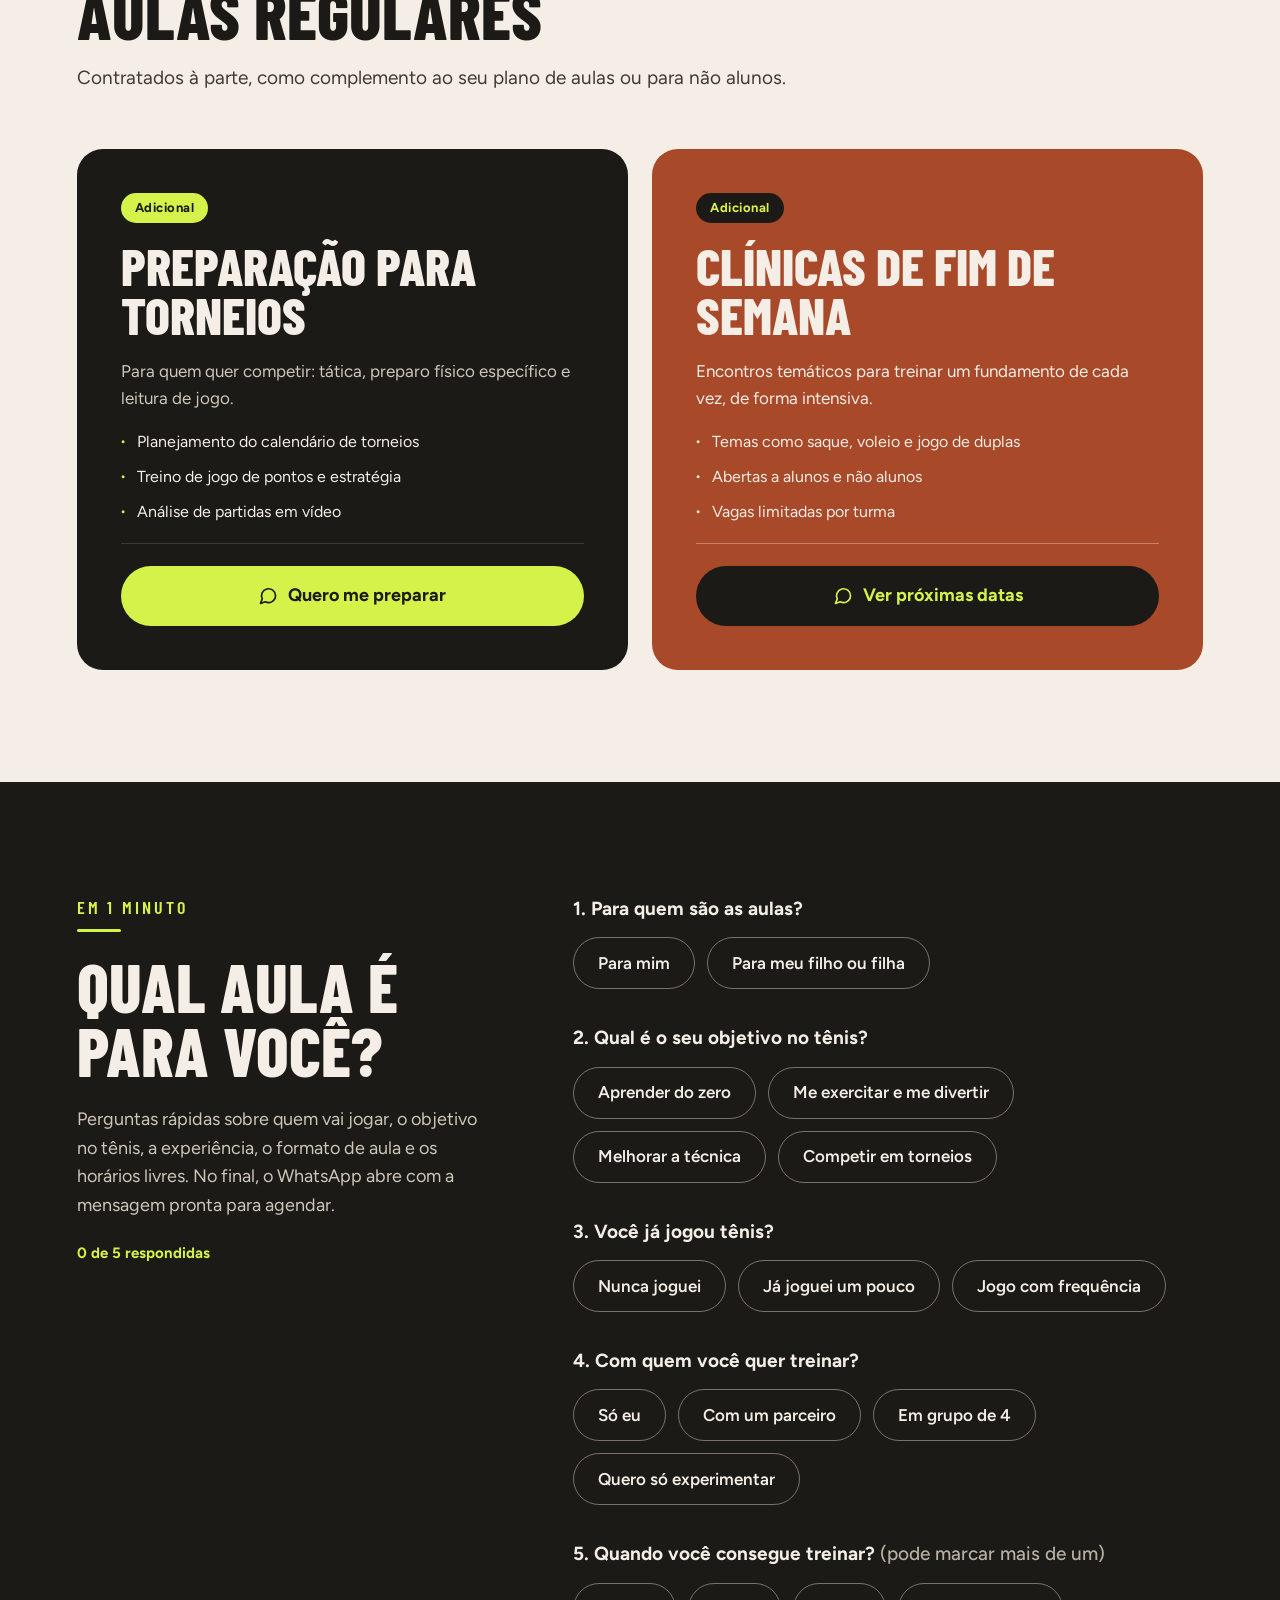
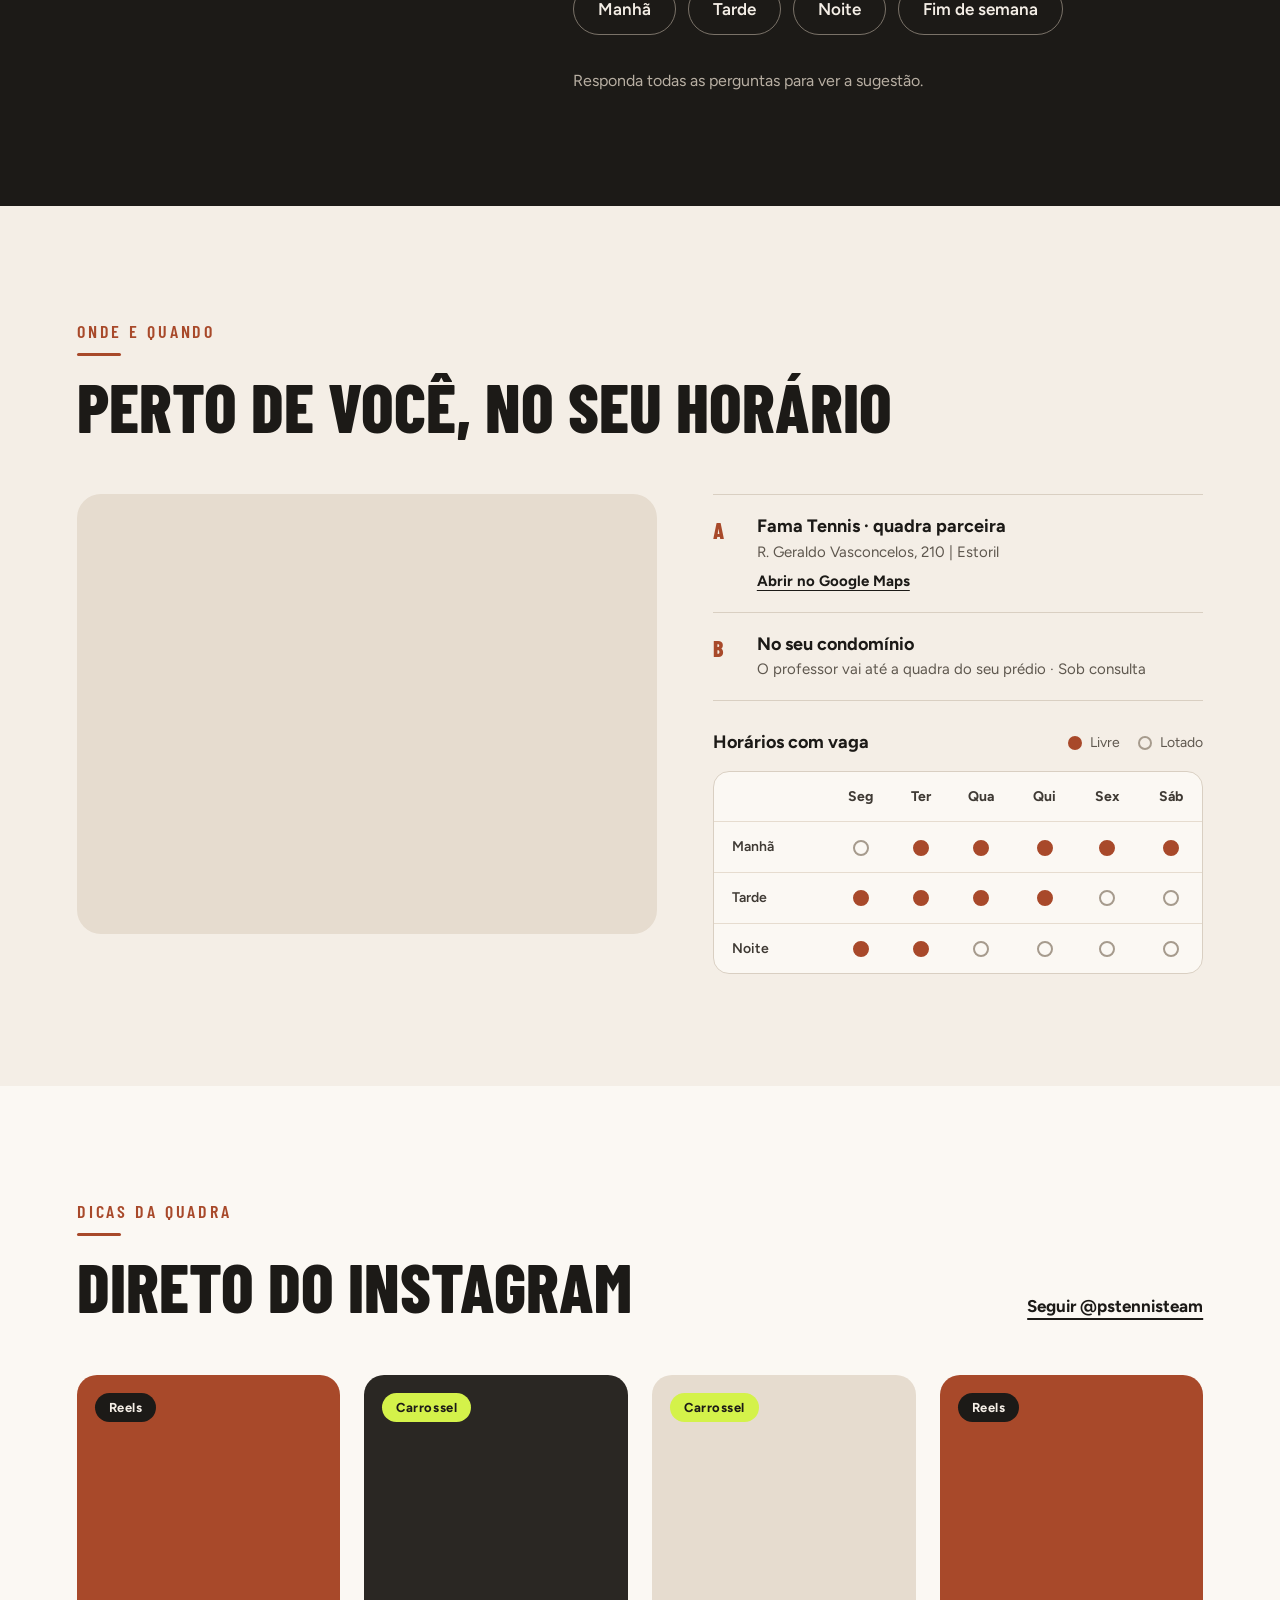
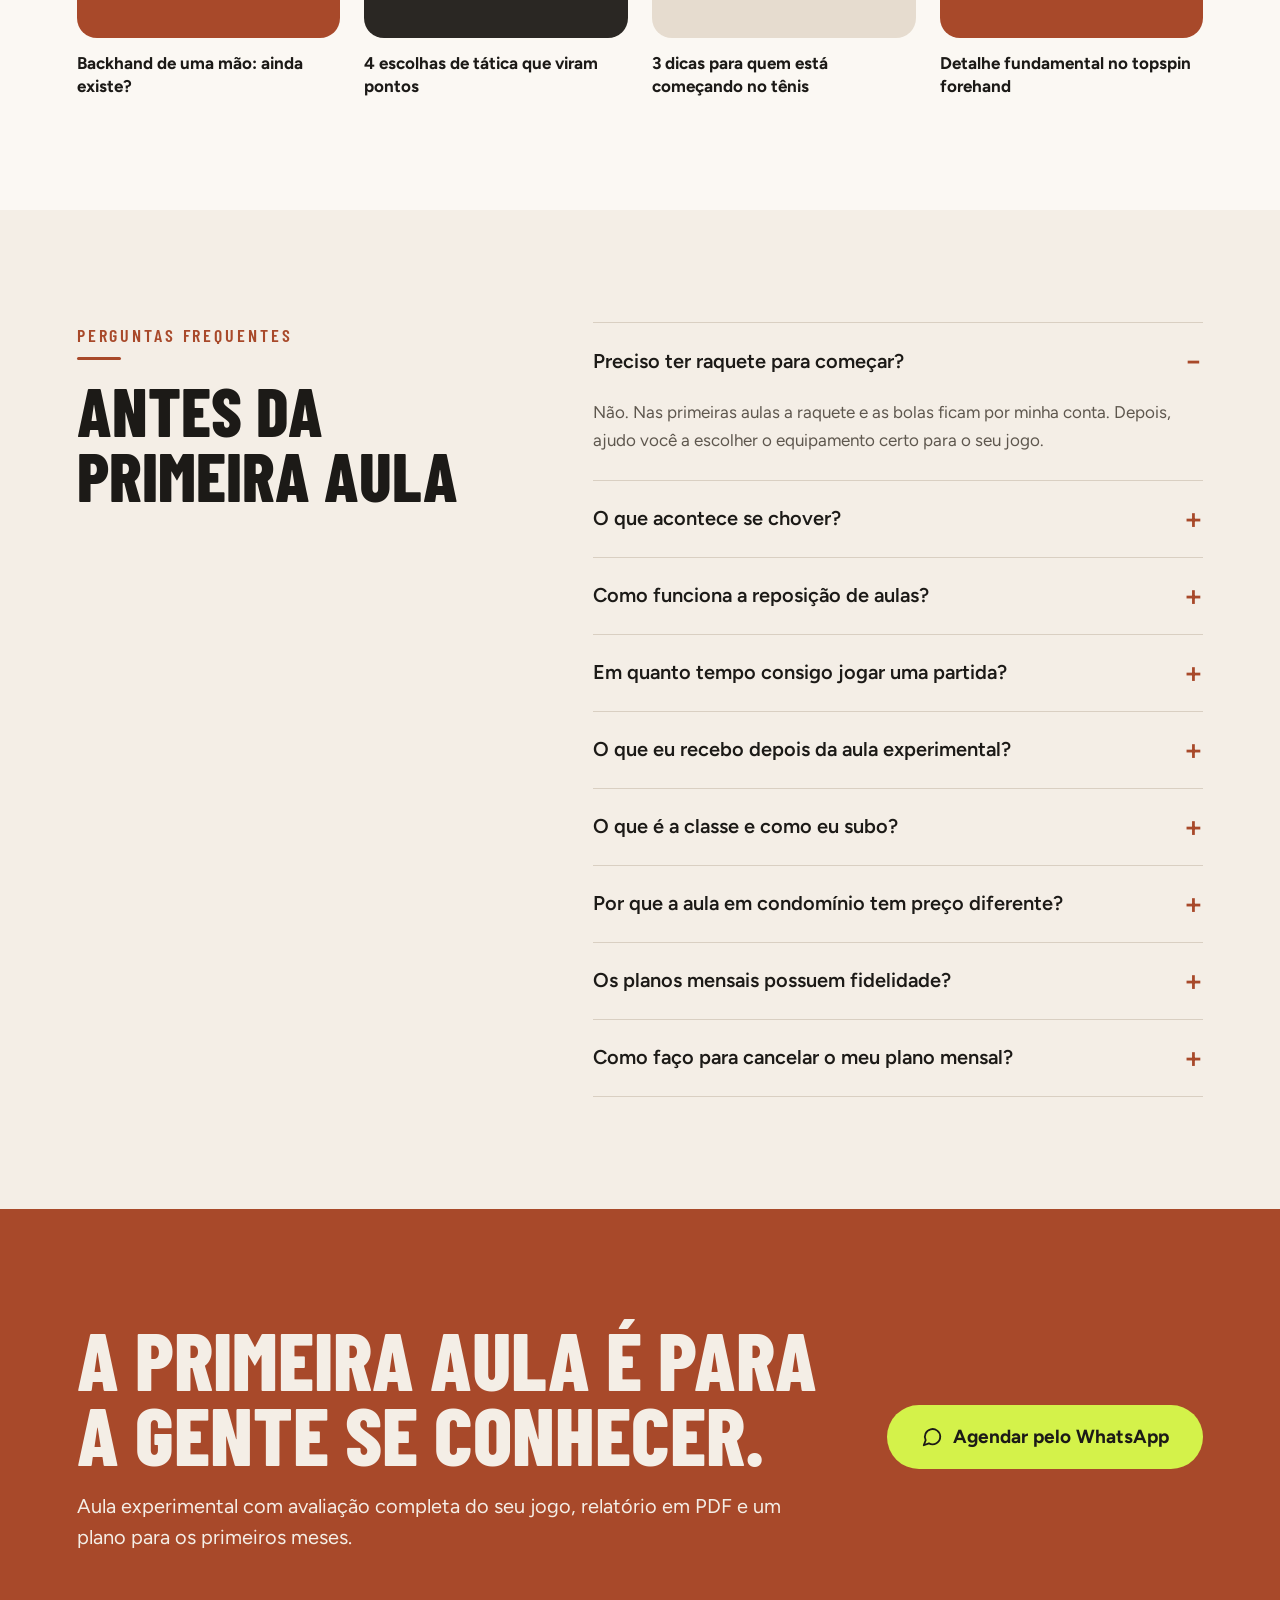
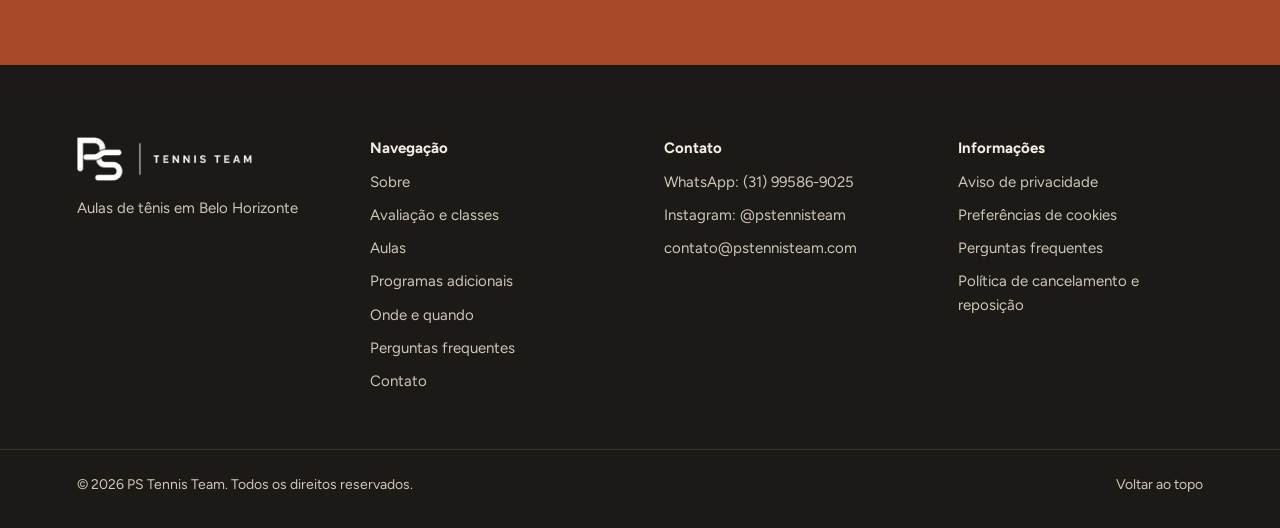
==== commit 322d8535: "SEO e Analytics: sitemap, robots, dados estruturados, GA4 e página 404 - sitemap.xml e robots.txt (á" ====
--- a/index.html
+++ b/index.html
@@ -9,7 +9,7 @@
     gtag('consent', 'default', {ad_storage: 'denied', ad_user_data: 'denied', ad_personalization: 'denied', analytics_storage: 'denied', wait_for_update: 500});
     gtag('set', 'ads_data_redaction', true);
     gtag('set', 'url_passthrough', true);
-    try { if (localStorage.getItem('ps-consentimento-anuncios') === 'aceito') gtag('consent', 'update', {ad_storage: 'granted', ad_user_data: 'granted', ad_personalization: 'granted'}); } catch (e) {}
+    try { if (localStorage.getItem('ps-consentimento') === 'aceito') gtag('consent', 'update', {ad_storage: 'granted', ad_user_data: 'granted', ad_personalization: 'granted', analytics_storage: 'granted'}); } catch (e) {}
   </script>
   <!-- Google tag (gtag.js) - código entregue pelo Google Ads -->
   <script async src="https://www.googletagmanager.com/gtag/js?id=AW-18593472042"></script>
@@ -36,6 +36,66 @@
   <meta property="og:locale" content="pt_BR">
   <meta name="twitter:card" content="summary_large_image">
   <link rel="canonical" href="https://pstennisteam.com/">
+
+  <!-- Dados estruturados (schema.org): descrevem o negócio para o Google.
+       Só entra aqui o que também aparece na página. Se mudar telefone, endereço,
+       e-mail ou modalidades, atualize este bloco junto. -->
+  <script type="application/ld+json">
+  {
+    "@context": "https://schema.org",
+    "@graph": [
+      {
+        "@type": "WebSite",
+        "@id": "https://pstennisteam.com/#site",
+        "url": "https://pstennisteam.com/",
+        "name": "PS Tennis Team",
+        "inLanguage": "pt-BR",
+        "publisher": { "@id": "https://pstennisteam.com/#negocio" }
+      },
+      {
+        "@type": "LocalBusiness",
+        "@id": "https://pstennisteam.com/#negocio",
+        "name": "PS Tennis Team",
+        "description": "Aulas de tênis com o professor Paulo Santana em Belo Horizonte: individual, dupla, grupo e aula avulsa, na Fama Tennis ou no seu condomínio.",
+        "url": "https://pstennisteam.com/",
+        "logo": "https://pstennisteam.com/img/logo-preta.png",
+        "image": "https://pstennisteam.com/img/compartilhamento.jpg",
+        "telephone": "+55 31 99586-9025",
+        "email": "contato@pstennisteam.com",
+        "sameAs": ["https://www.instagram.com/pstennisteam/"],
+        "address": {
+          "@type": "PostalAddress",
+          "streetAddress": "R. Geraldo Vasconcelos, 210",
+          "addressLocality": "Belo Horizonte",
+          "addressRegion": "MG",
+          "addressCountry": "BR"
+        },
+        "areaServed": { "@type": "City", "name": "Belo Horizonte" },
+        "knowsAbout": "Tênis",
+        "founder": {
+          "@type": "Person",
+          "@id": "https://pstennisteam.com/#paulo",
+          "name": "Paulo Santana",
+          "jobTitle": "Professor e treinador de tênis",
+          "image": "https://pstennisteam.com/img/paulo.jpg"
+        },
+        "hasOfferCatalog": {
+          "@type": "OfferCatalog",
+          "name": "Aulas de tênis",
+          "itemListElement": [
+            { "@type": "Offer", "itemOffered": { "@type": "Service", "name": "Aula experimental com avaliação completa", "url": "https://pstennisteam.com/aula-experimental/" } },
+            { "@type": "Offer", "itemOffered": { "@type": "Service", "name": "Aula individual" } },
+            { "@type": "Offer", "itemOffered": { "@type": "Service", "name": "Aula em dupla" } },
+            { "@type": "Offer", "itemOffered": { "@type": "Service", "name": "Aula em grupo (4 pessoas)" } },
+            { "@type": "Offer", "itemOffered": { "@type": "Service", "name": "Aula avulsa" } },
+            { "@type": "Offer", "itemOffered": { "@type": "Service", "name": "Preparação para torneios" } },
+            { "@type": "Offer", "itemOffered": { "@type": "Service", "name": "Clínicas de fim de semana" } }
+          ]
+        }
+      }
+    ]
+  }
+  </script>
 
   <link rel="icon" type="image/png" sizes="32x32" href="img/favicon-32.png">
   <link rel="icon" type="image/png" sizes="512x512" href="img/favicon-512.png">
@@ -673,7 +733,7 @@
 
 <!-- Aviso de privacidade: faixa na primeira visita + janela com o texto completo -->
 <div class="privacy-banner" id="privacy-banner" role="region" aria-label="Aviso de privacidade" hidden>
-  <p class="privacy-banner__text"><strong>Cookies dos anúncios.</strong> Usamos uma ferramenta do Google para saber se os anúncios trazem pessoas até o WhatsApp. Ela só usa cookies se você aceitar.</p>
+  <p class="privacy-banner__text"><strong>Cookies de medição.</strong> Usamos ferramentas do Google para contar as visitas e saber se os anúncios trazem pessoas até o WhatsApp. Elas só usam cookies se você aceitar.</p>
   <div class="privacy-banner__actions">
     <button class="link-button link-button--dark" type="button" data-open-privacy>Ler o aviso</button>
     <span class="privacy-banner__choice">
@@ -693,7 +753,7 @@
     </div>
     <div class="privacy-dialog__body">
       <h3>Quais dados este site coleta</h3>
-      <p>De quem visita, nenhum dado pessoal, como nome, telefone ou e-mail. O site não tem formulários nem cadastro para visitantes. A única ferramenta de medição é a do Google, explicada em "Anúncios do Google". Os dados que o professor registra na avaliação dos alunos estão explicados em "Avaliação dos alunos".</p>
+      <p>De quem visita, nenhum dado pessoal, como nome, telefone ou e-mail. O site não tem formulários nem cadastro para visitantes. As ferramentas de medição são do Google, explicadas em "Estatísticas de visitas" e "Anúncios do Google". Os dados que o professor registra na avaliação dos alunos estão explicados em "Avaliação dos alunos".</p>
       <h3>O teste "Qual aula é para você?"</h3>
       <p>As respostas ficam só no seu navegador, enquanto a página está aberta. Nada é enviado ou guardado. Elas só saem daqui se você decidir mandar a mensagem pelo WhatsApp.</p>
       <h3>Contato pelo WhatsApp</h3>
@@ -703,14 +763,16 @@
       <p>Esses dados servem para montar o seu relatório e acompanhar a sua evolução nas reavaliações. Eles ficam guardados na conta Google do PS Tennis Team (Google Drive e planilha de registro das aulas), com acesso restrito ao professor e a quem mantém o sistema. As imagens do vídeo não são publicadas sem uma nova autorização.</p>
       <p>Para escrever o texto do relatório, usamos o Claude, um serviço de inteligência artificial da Anthropic. Ele recebe o nome, a idade, as notas, as observações e os quadros do saque, mas não o seu WhatsApp. O Paulo confirma a classe e pode ajustar o texto antes de entregar o relatório.</p>
       <p>Você pode pedir uma cópia, a correção ou a exclusão dos seus dados a qualquer momento, pelo WhatsApp.</p>
+      <h3>Estatísticas de visitas</h3>
+      <p>O site usa o Google Analytics para saber quantas pessoas visitam as páginas, de onde chegam (busca, Instagram, anúncios), quais partes leem, se concluem o teste "Qual aula é para você?" e se tocam em um botão de WhatsApp. O PS Tennis Team vê só números agregados, nunca quem é cada visitante, e não recebe as respostas do teste, apenas o tipo de aula sugerido.</p>
       <h3>Anúncios do Google</h3>
       <p>O site usa a tag do Google Ads para saber se os anúncios no Google trazem pessoas até o WhatsApp: ela registra visitas às páginas e toques nos botões de WhatsApp de quem chegou por um anúncio.</p>
-      <p>Na primeira visita, você escolhe se aceita os cookies de anúncios. Se aceitar, o Google pode usar cookies e o identificador do clique no anúncio, conforme a política de privacidade dele. Se recusar, nenhum cookie de anúncio é gravado e o Google recebe apenas sinais sem cookies, que usa de forma agregada para estimar resultados. Para mudar a escolha, use "Preferências de cookies" no rodapé.</p>
+      <p>Na primeira visita, você escolhe se aceita os cookies de medição, que valem para as estatísticas e para os anúncios. Se aceitar, o Google pode usar cookies e o identificador do clique no anúncio, conforme a política de privacidade dele. Se recusar, nenhum cookie é gravado e o Google recebe apenas sinais sem cookies, que usa de forma agregada para estimar resultados. Para mudar a escolha, use "Preferências de cookies" no rodapé.</p>
       <p>Por essa ferramenta, o PS Tennis Team não recebe seu nome, seu telefone nem o conteúdo das suas mensagens, só números de visitas e cliques. Você pode gerenciar os anúncios que vê no Google em myadcenter.google.com.</p>
       <h3>Serviços de terceiros</h3>
       <p>O mapa da seção "Onde e quando" e as fontes do site são carregados do Google, que pode registrar dados técnicos de acesso, como o endereço IP, e usar cookies próprios, conforme a sua política de privacidade. Os links para o Instagram e o WhatsApp levam a serviços da Meta, com políticas próprias.</p>
       <h3>Armazenamento no navegador</h3>
-      <p>O site guarda no seu navegador apenas a sua escolha sobre os cookies de anúncios, para não perguntar de novo.</p>
+      <p>O site guarda no seu navegador apenas a sua escolha sobre os cookies de medição, para não perguntar de novo.</p>
       <h3>Dúvidas</h3>
       <p>Para qualquer pergunta sobre seus dados, fale com o PS Tennis Team pelo WhatsApp.</p>
     </div>
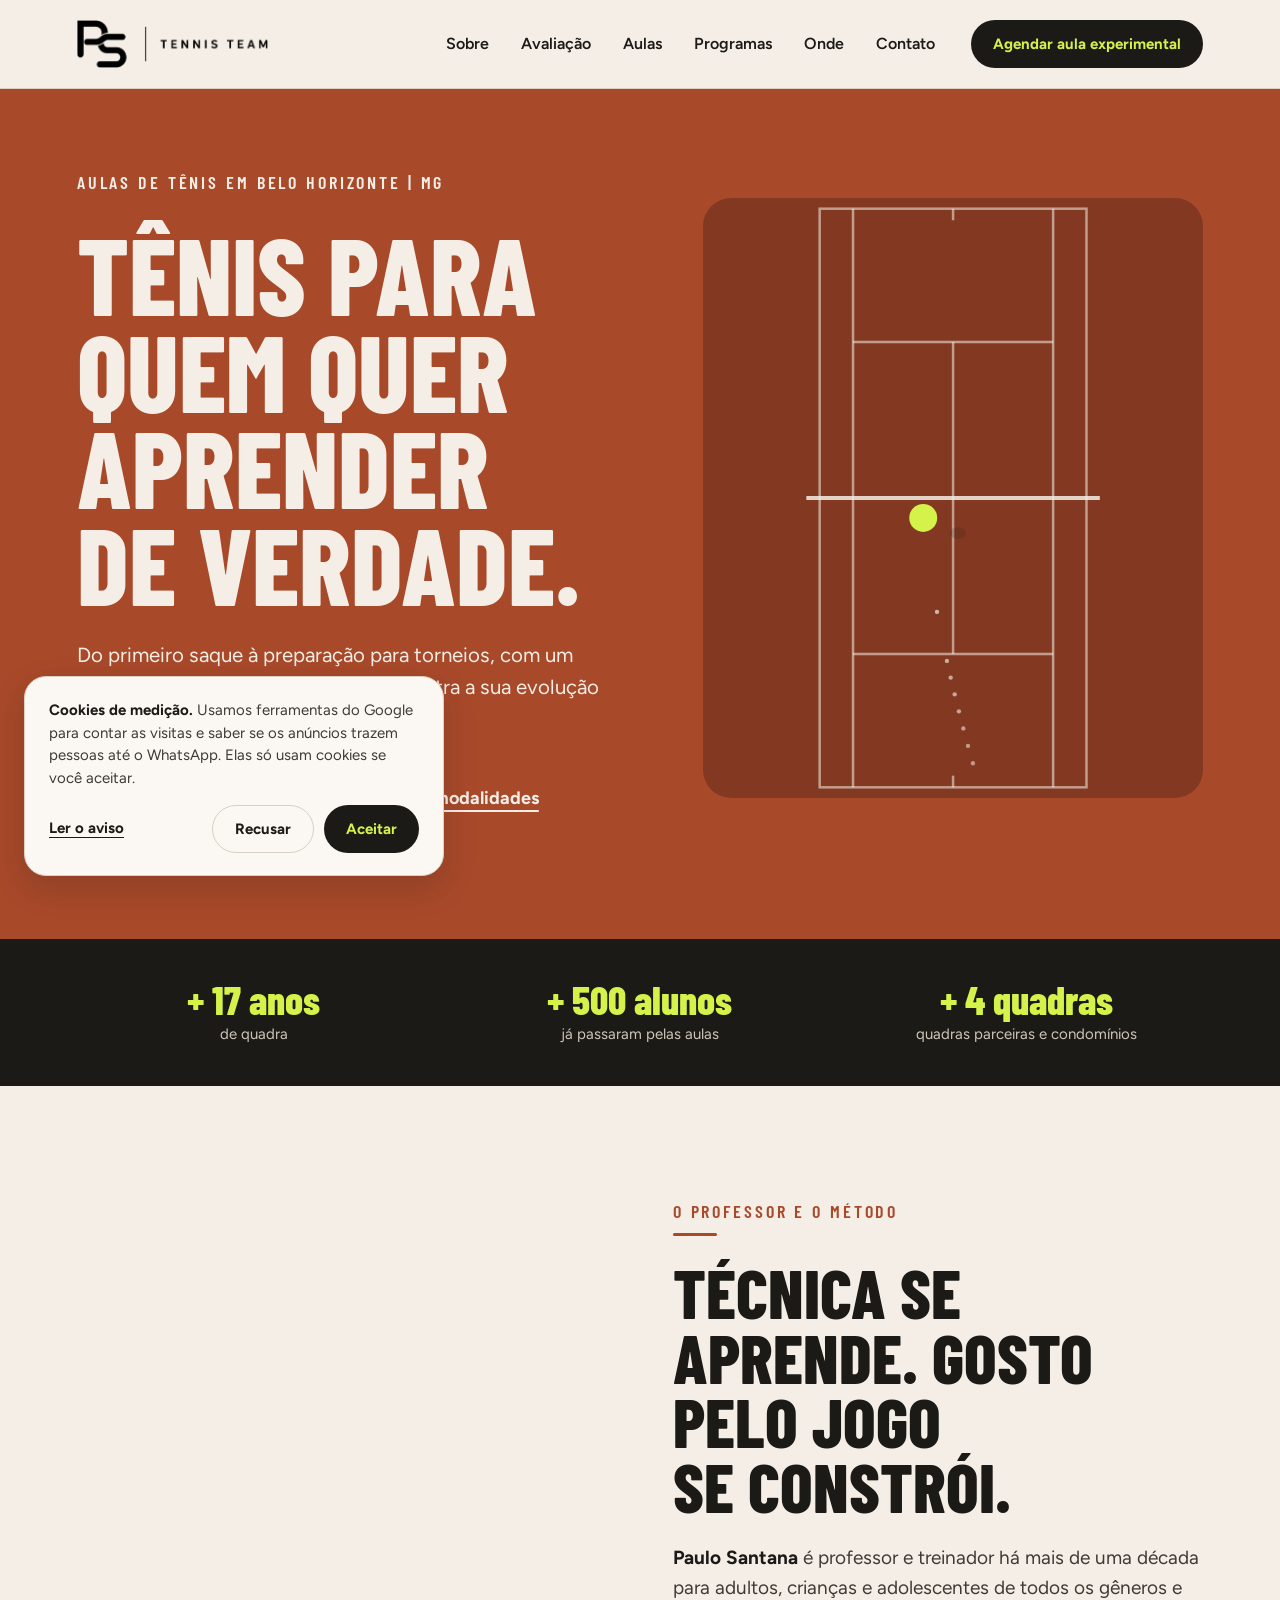
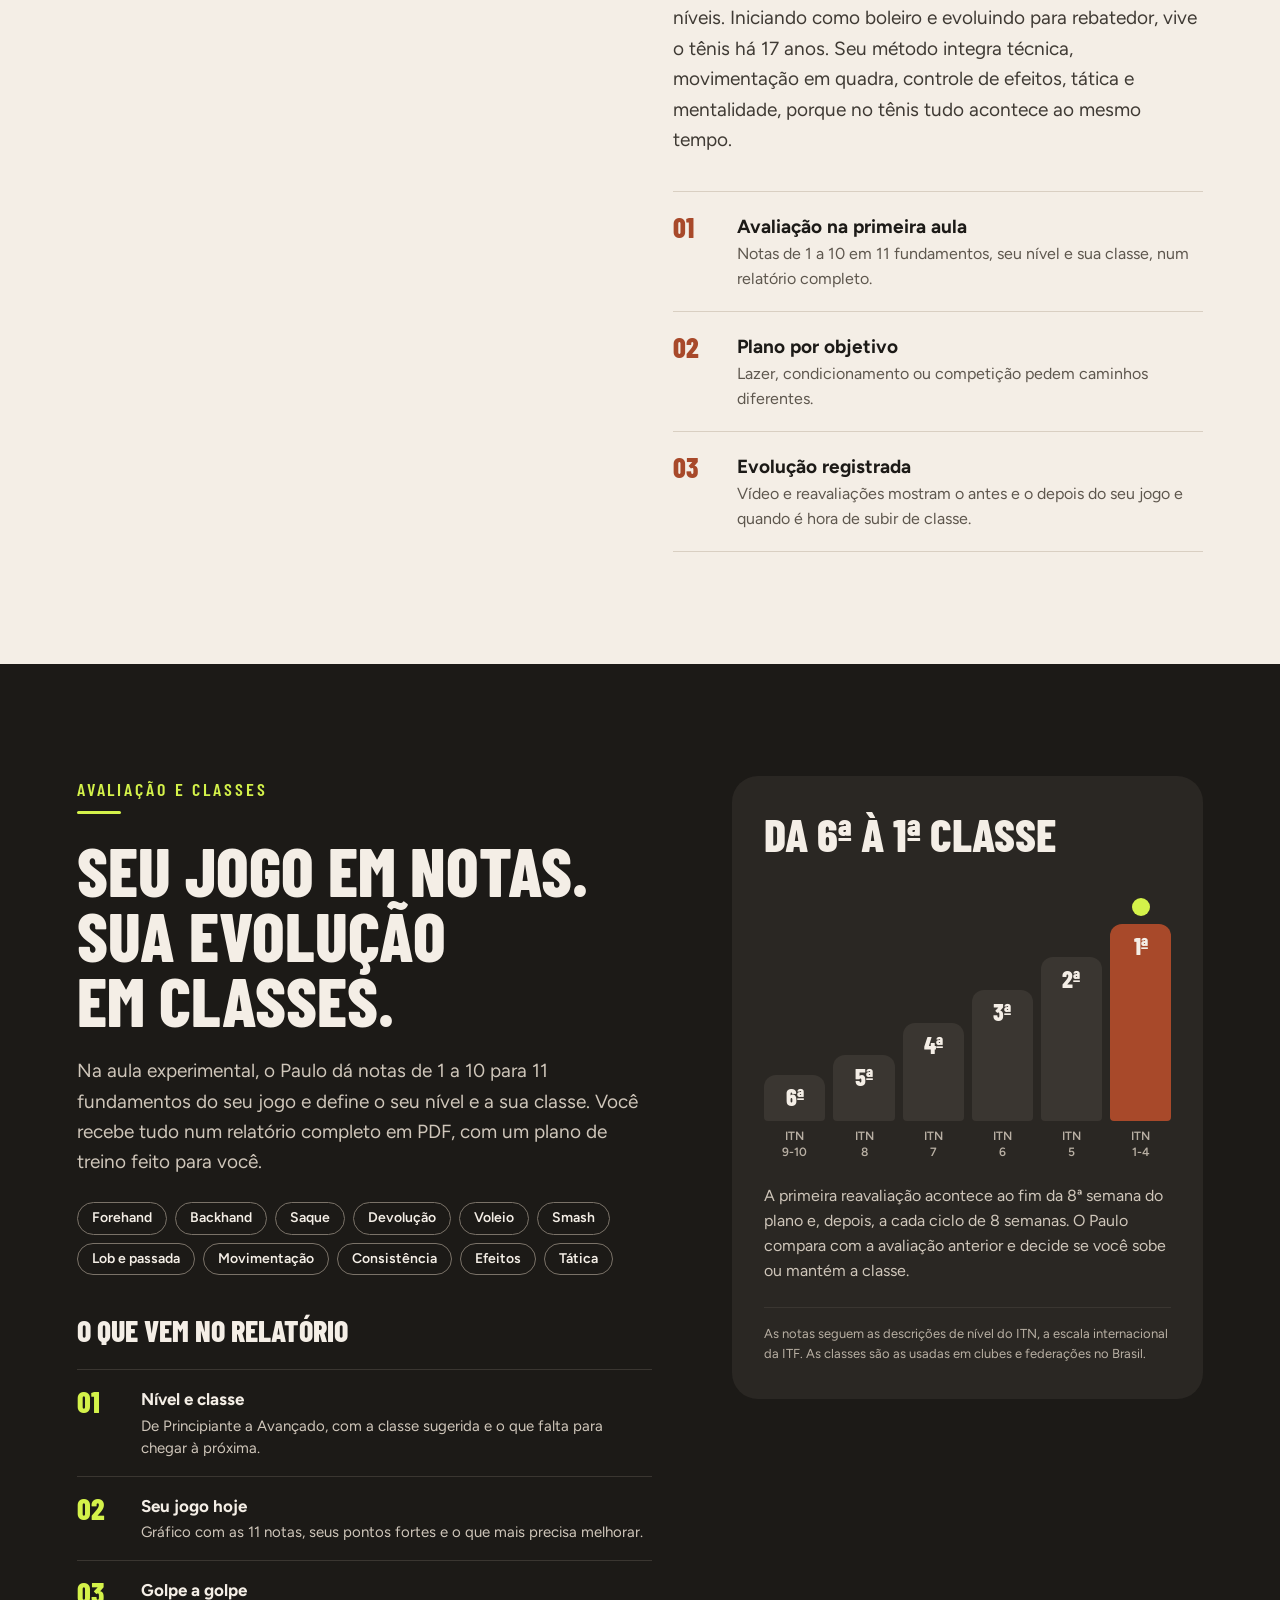
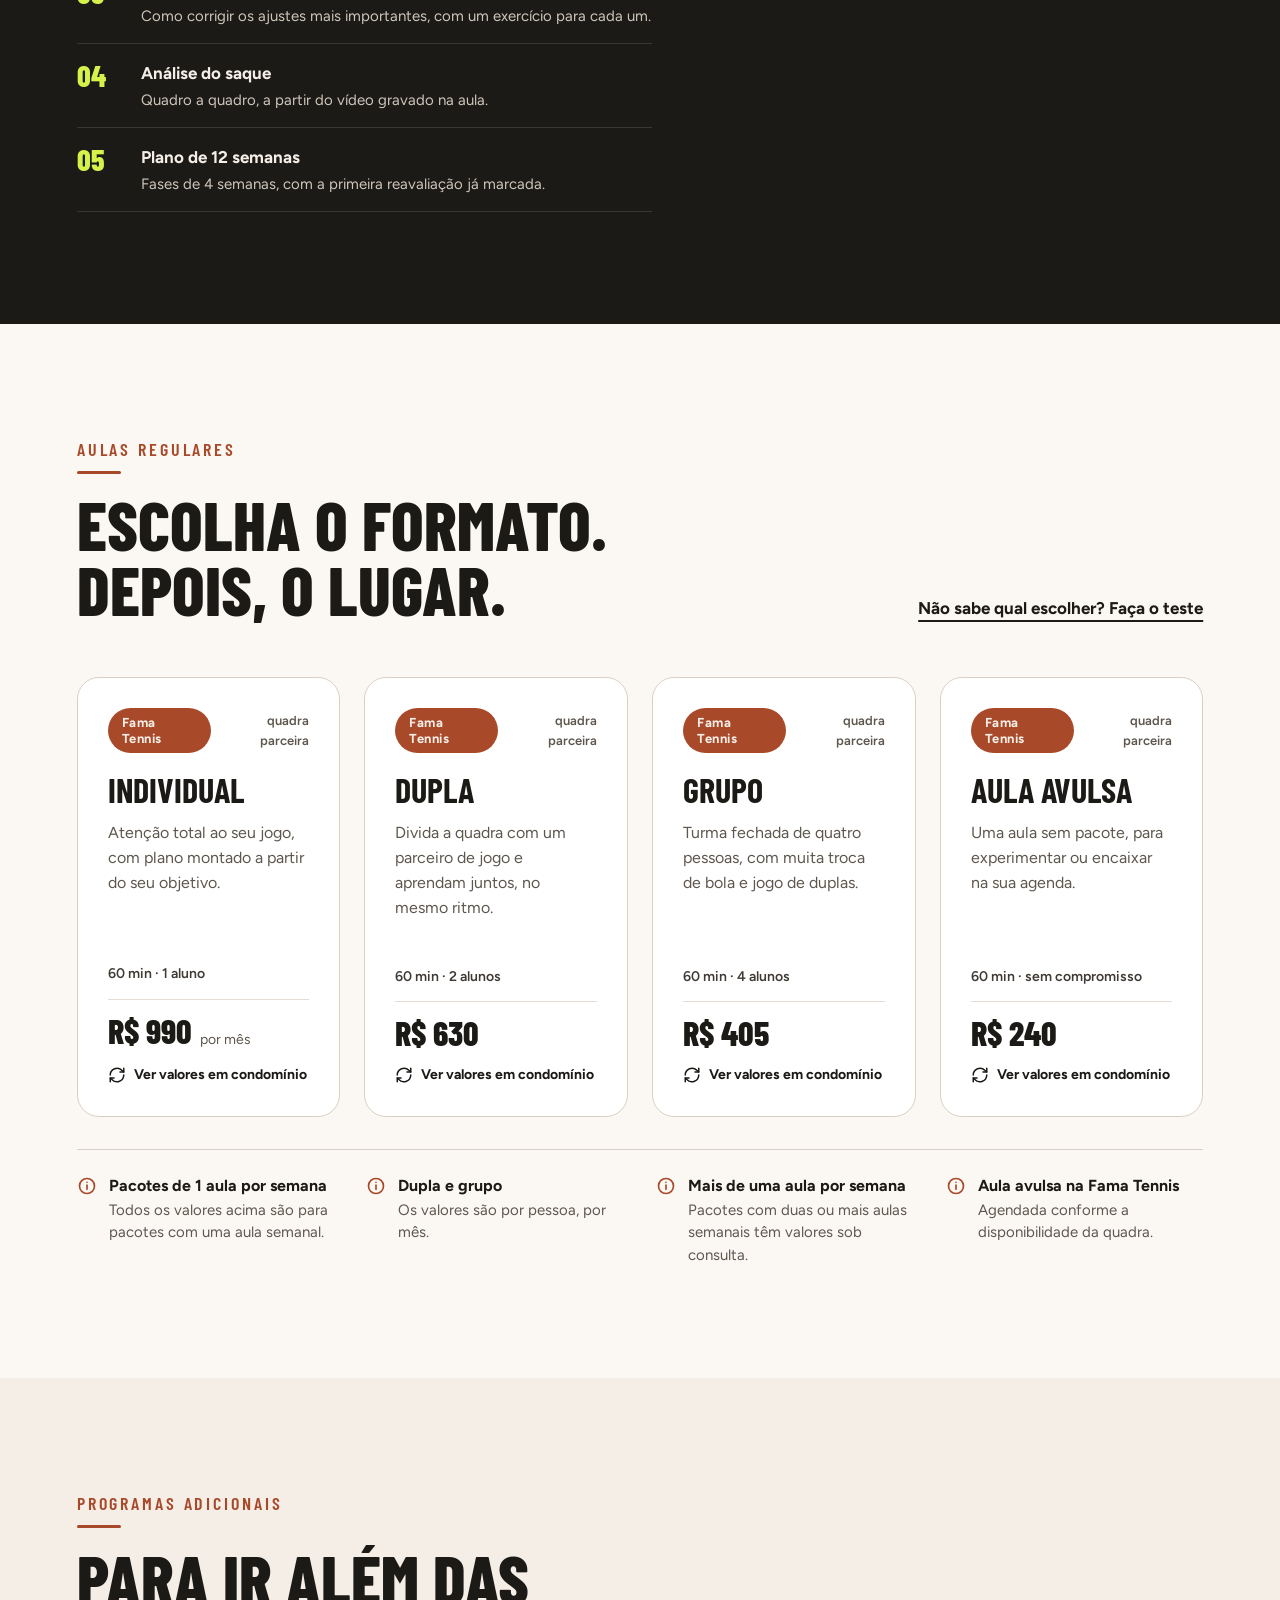
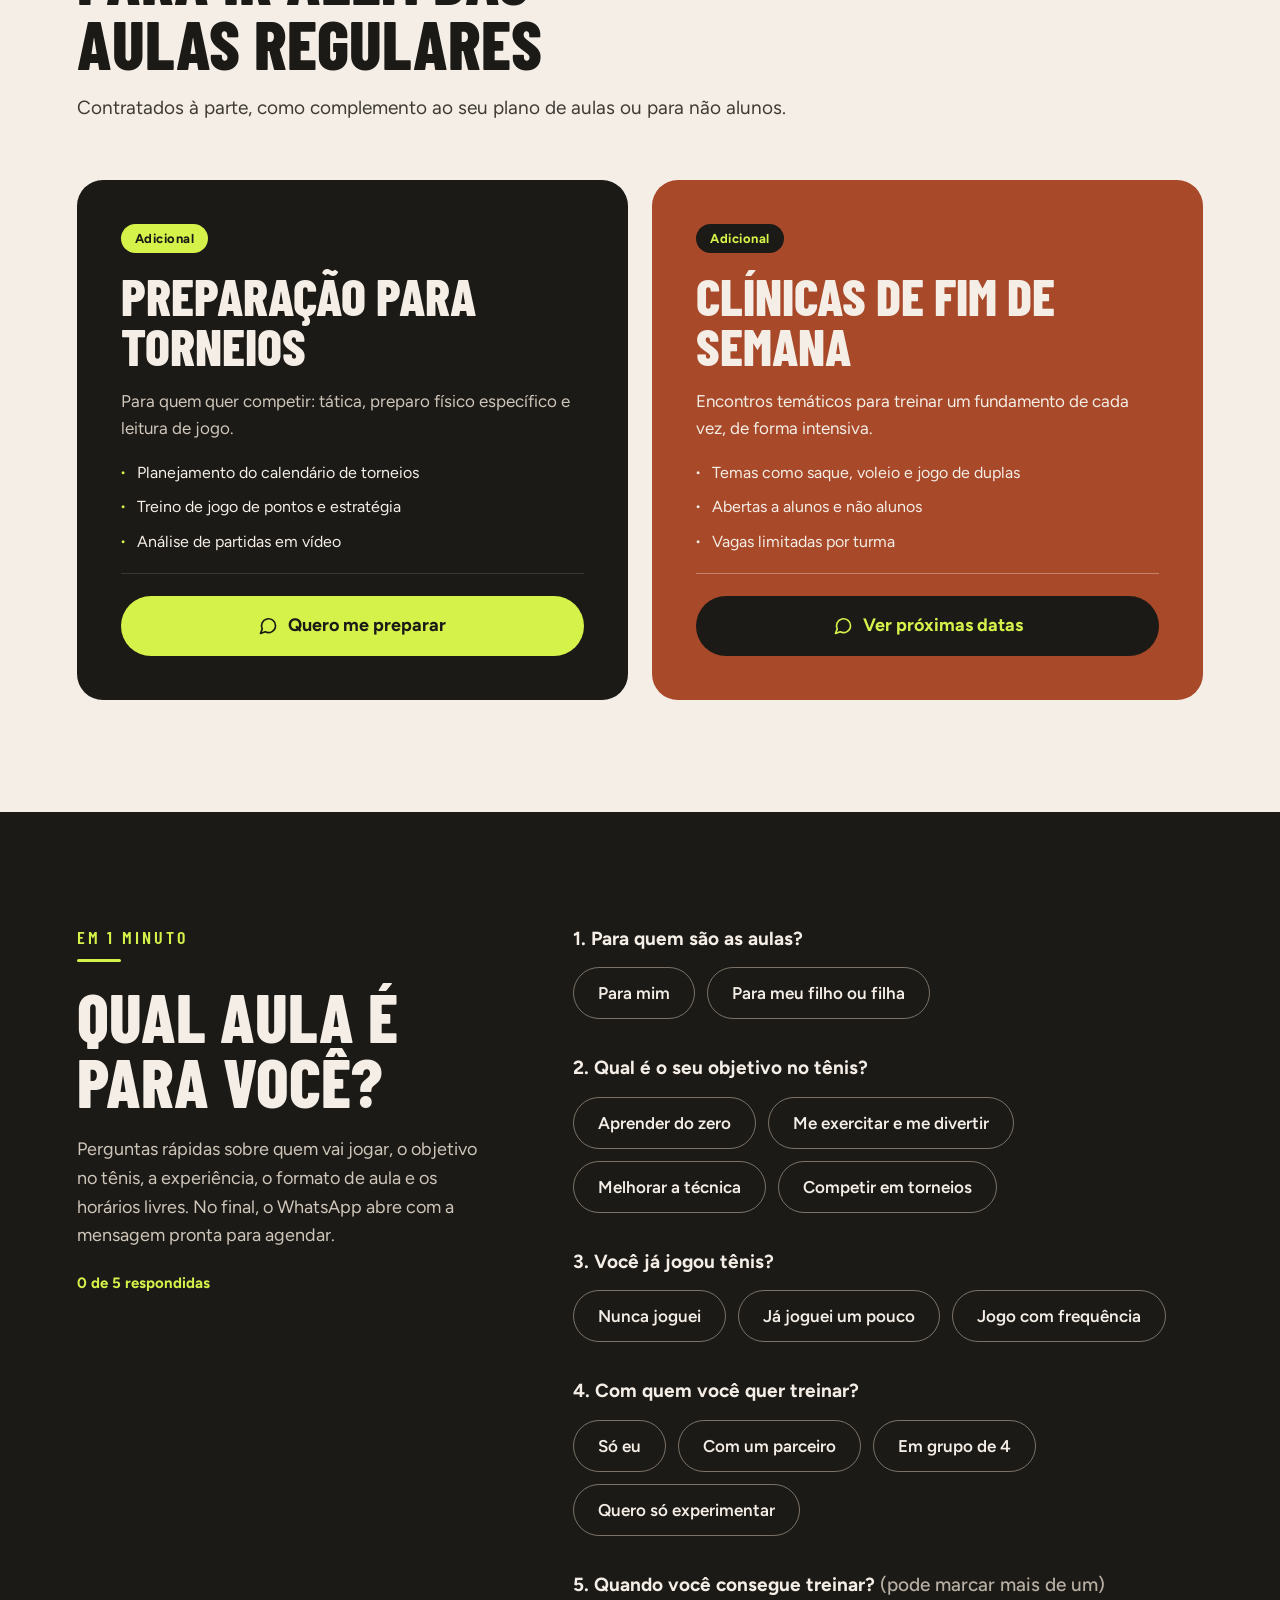
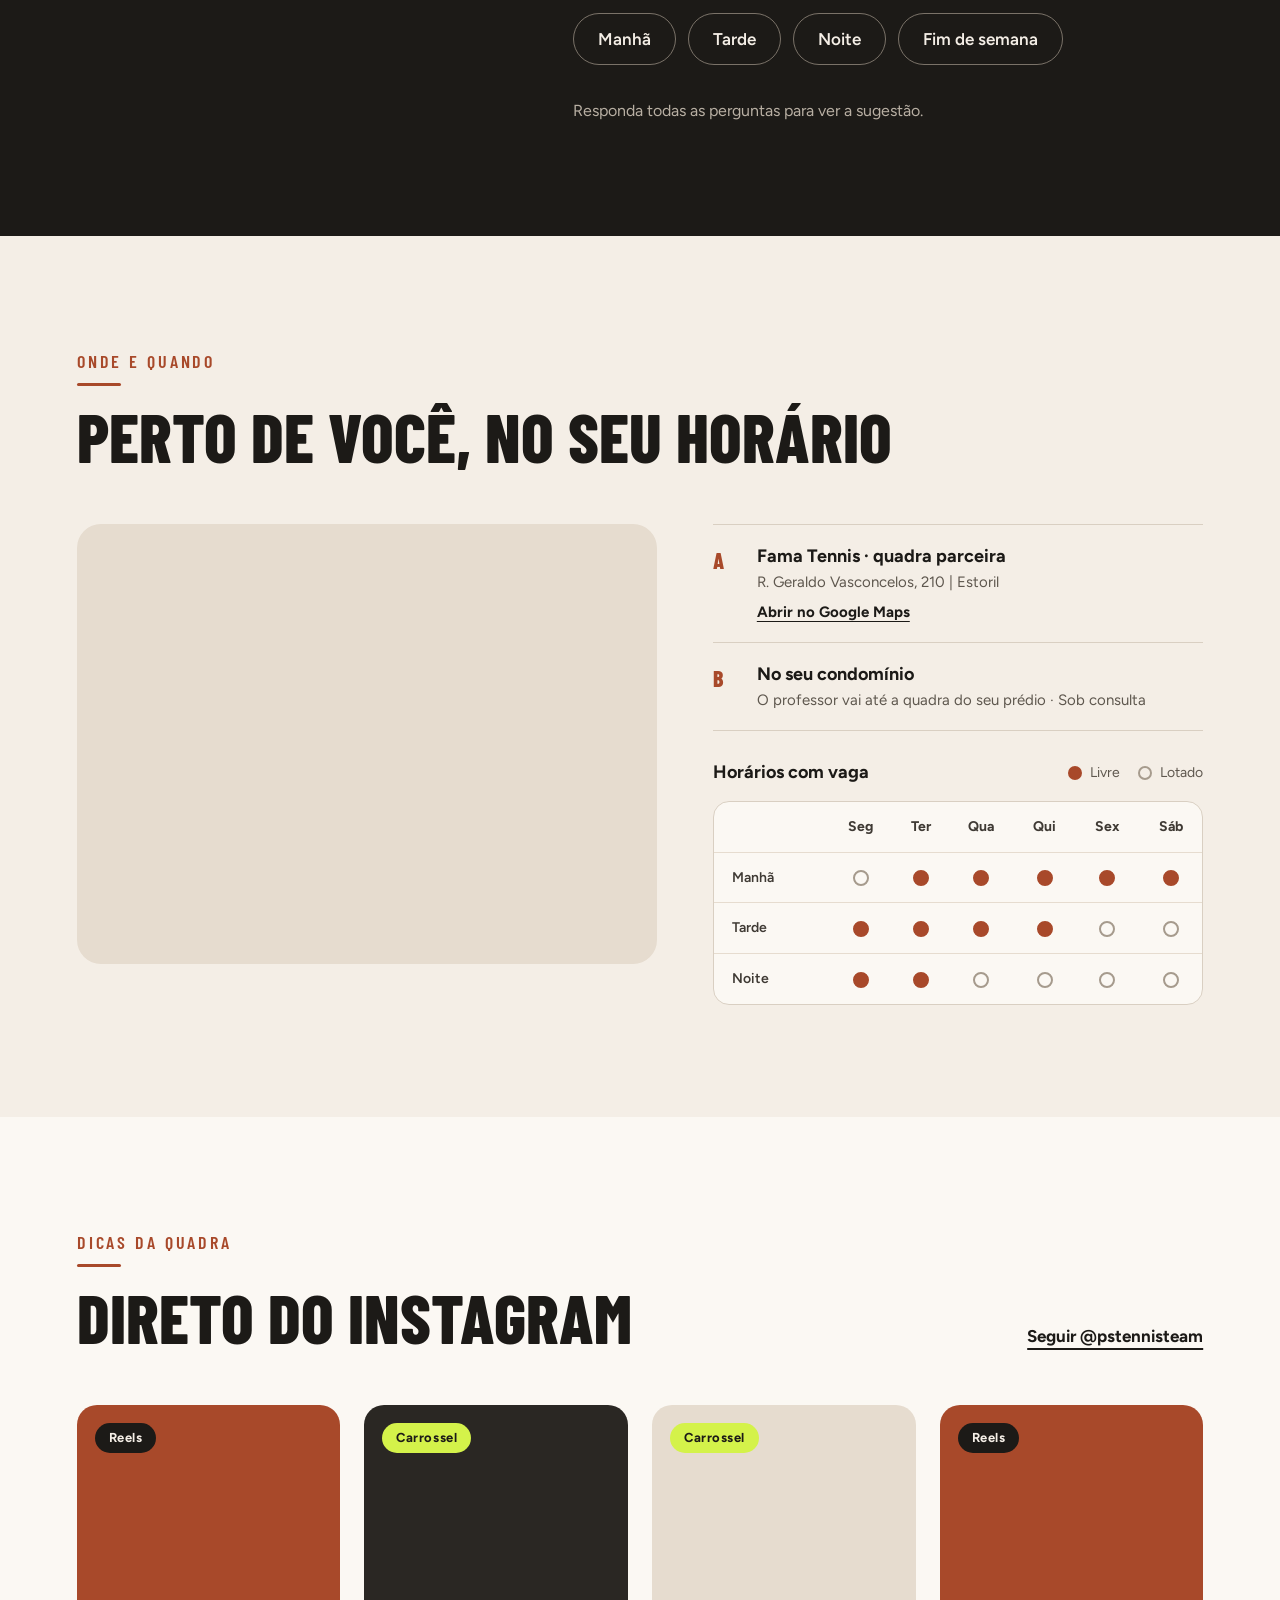
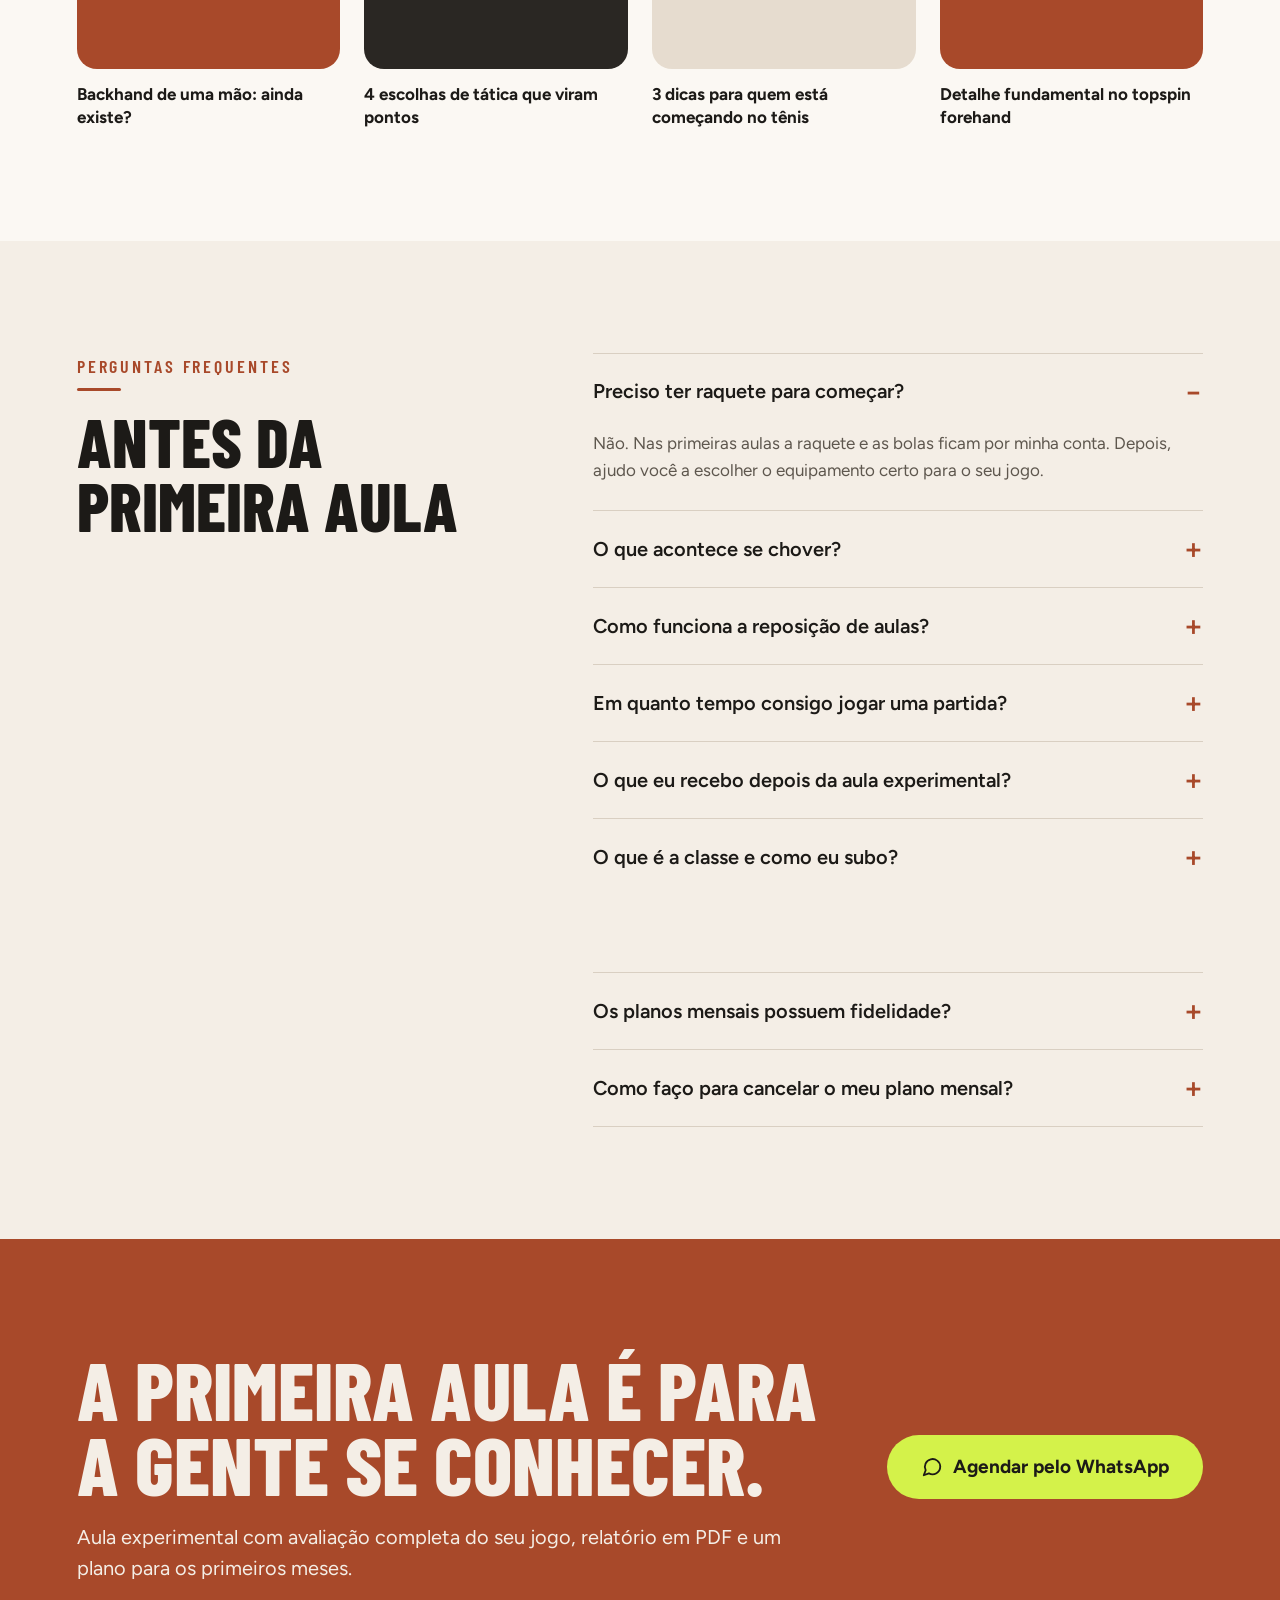
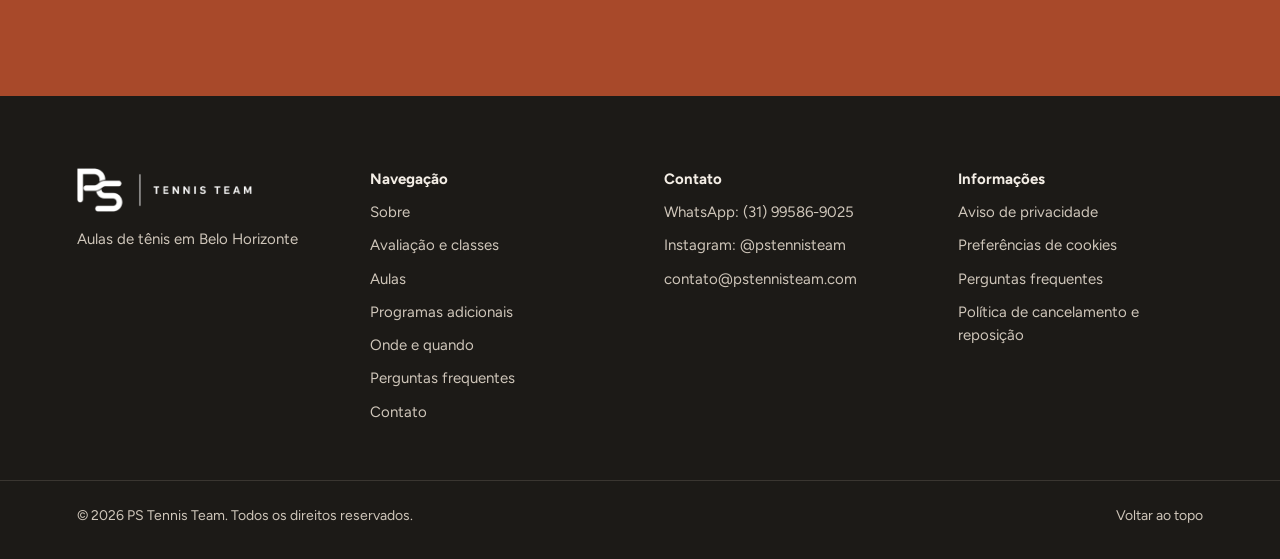
==== commit f2f20131: "Textos: política de cancelamento linkada e público inclui crianças e adolescentes - Perguntas freque" ====
--- a/index.html
+++ b/index.html
@@ -221,7 +221,7 @@
       <div class="about__text">
         <p class="eyebrow">O professor e o método</p>
         <h2 class="section-title">Técnica se aprende. Gosto pelo jogo se constrói.</h2>
-        <p class="body-lg"><strong>Paulo Santana</strong> é professor e treinador há mais de uma década para adultos de todas as faixas etárias, gêneros e níveis. Iniciando como boleiro e evoluindo para rebatedor, vive o tênis há 17 anos. Seu método integra técnica, movimentação em quadra, controle de efeitos, tática e mentalidade, porque no tênis tudo acontece ao mesmo tempo.</p>
+        <p class="body-lg"><strong>Paulo Santana</strong> é professor e treinador há mais de uma década para adultos, crianças e adolescentes de todos os gêneros e níveis. Iniciando como boleiro e evoluindo para rebatedor, vive o tênis há 17 anos. Seu método integra técnica, movimentação em quadra, controle de efeitos, tática e mentalidade, porque no tênis tudo acontece ao mesmo tempo.</p>
         <ol class="method">
           <li class="method__item">
             <span class="method__num" aria-hidden="true">01</span>
@@ -639,7 +639,7 @@
         </details>
         <details class="faq__item" name="faq">
           <summary>Como funciona a reposição de aulas?</summary>
-          <p>Avisando com antecedência mínima de 2h, você repõe a aula dentro do mesmo mês, conforme a disponibilidade de horários. Em breve, estará disponível a Política de Reposições e Cancelamentos.</p>
+          <p>Avisando com antecedência mínima de 2h, você repõe a aula dentro do mesmo mês, conforme a disponibilidade de horários. As regras completas estão na <a href="politica-cancelamento-reposicao.html">Política de cancelamento e reposição</a>.</p>
         </details>
         <details class="faq__item" name="faq">
           <summary>Em quanto tempo consigo jogar uma partida?</summary>
@@ -659,7 +659,7 @@
         </details>
         <details class="faq__item" name="faq">
           <summary>Os planos mensais possuem fidelidade?</summary>
-          <p>Não. Porém, existe uma Política de Cancelamento (documento completo disponível em breve).</p>
+          <p>Não. O encerramento segue a <a href="politica-cancelamento-reposicao.html">Política de cancelamento e reposição</a>.</p>
         </details>
         <details class="faq__item" name="faq">
           <summary>Como faço para cancelar o meu plano mensal?</summary>
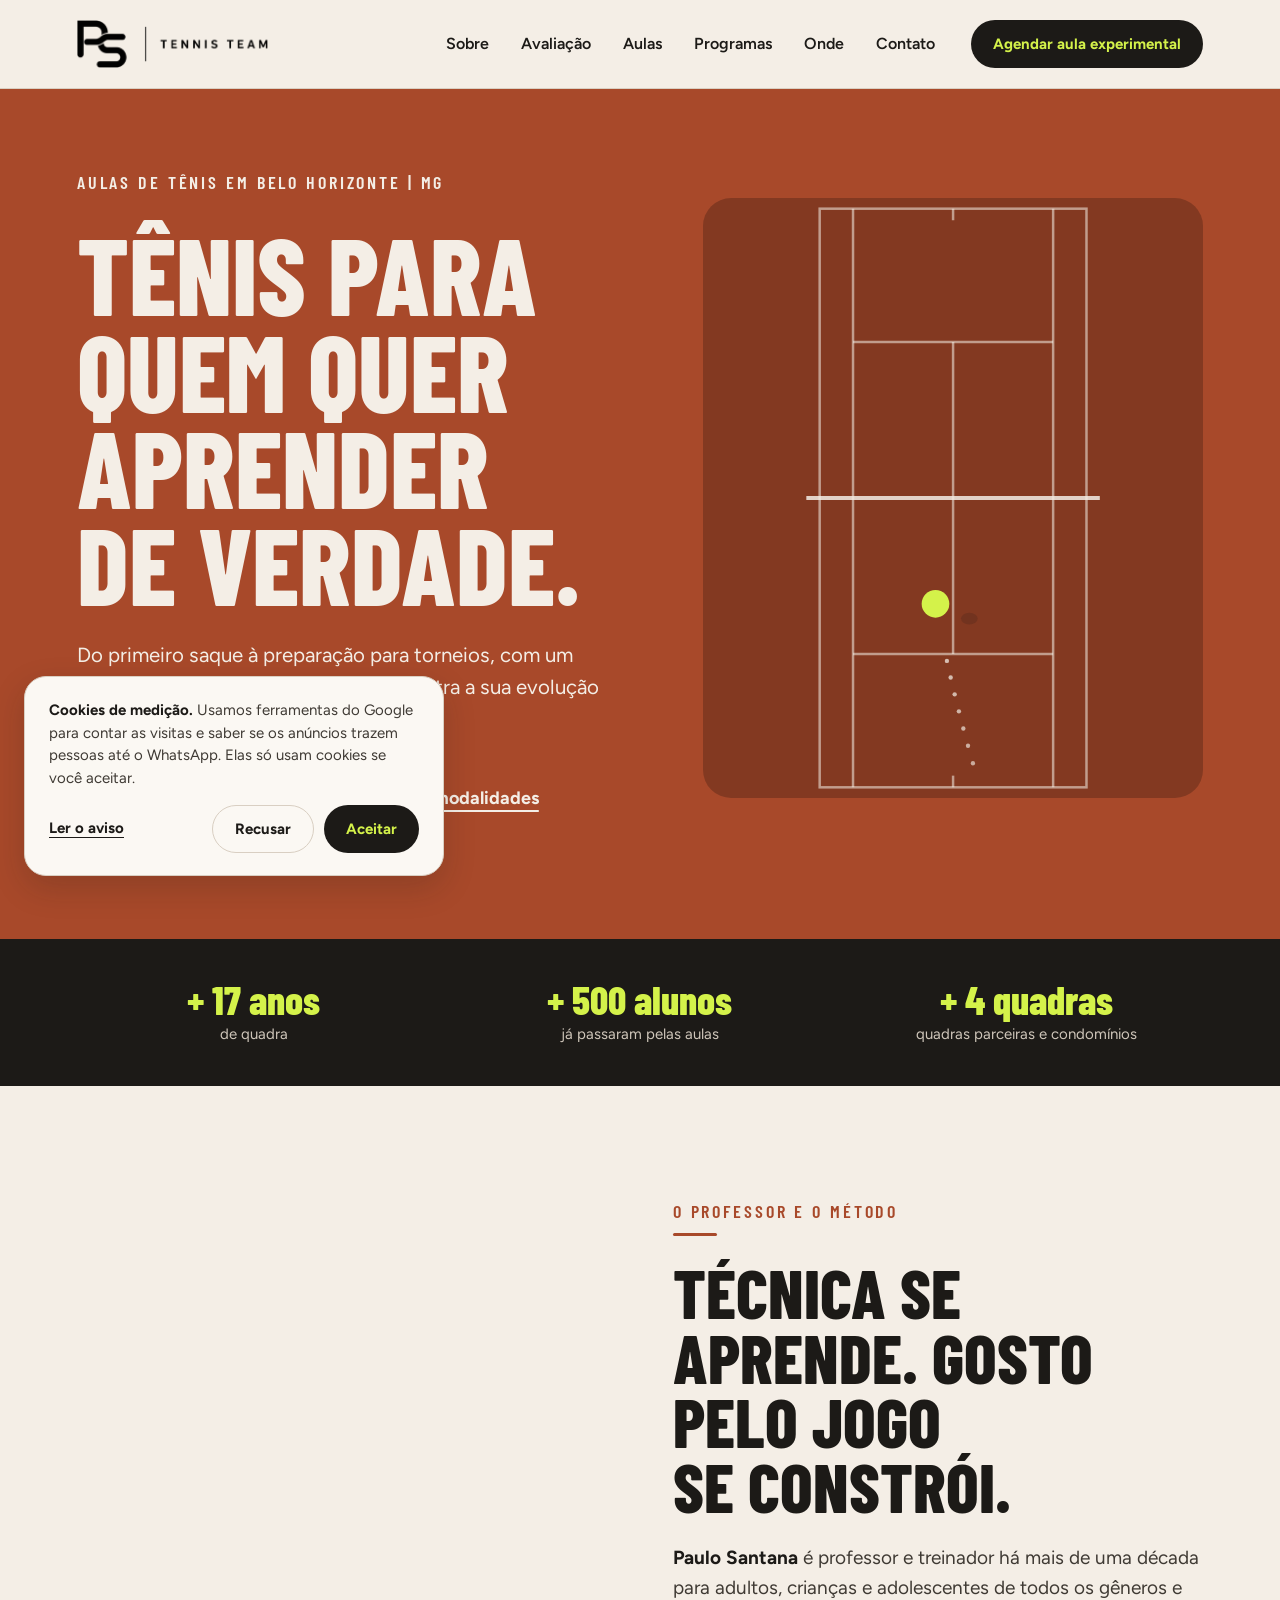
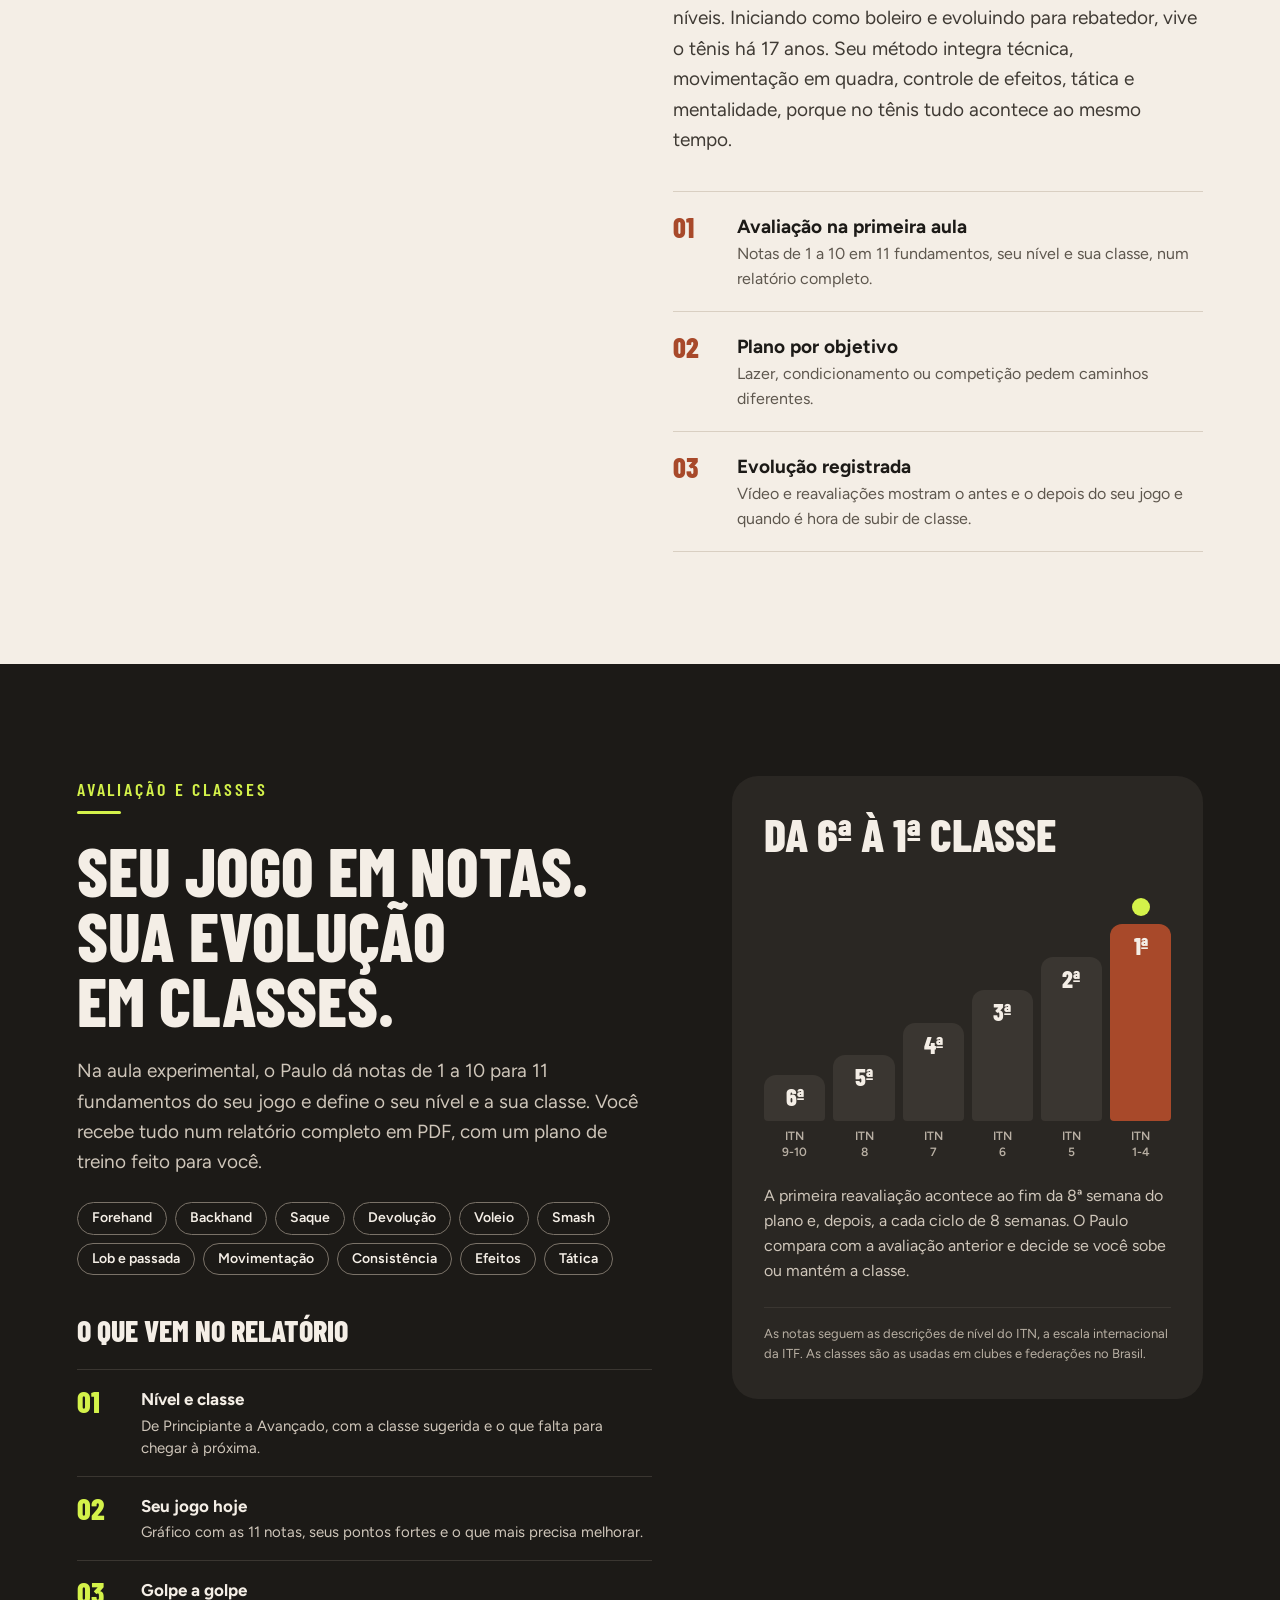
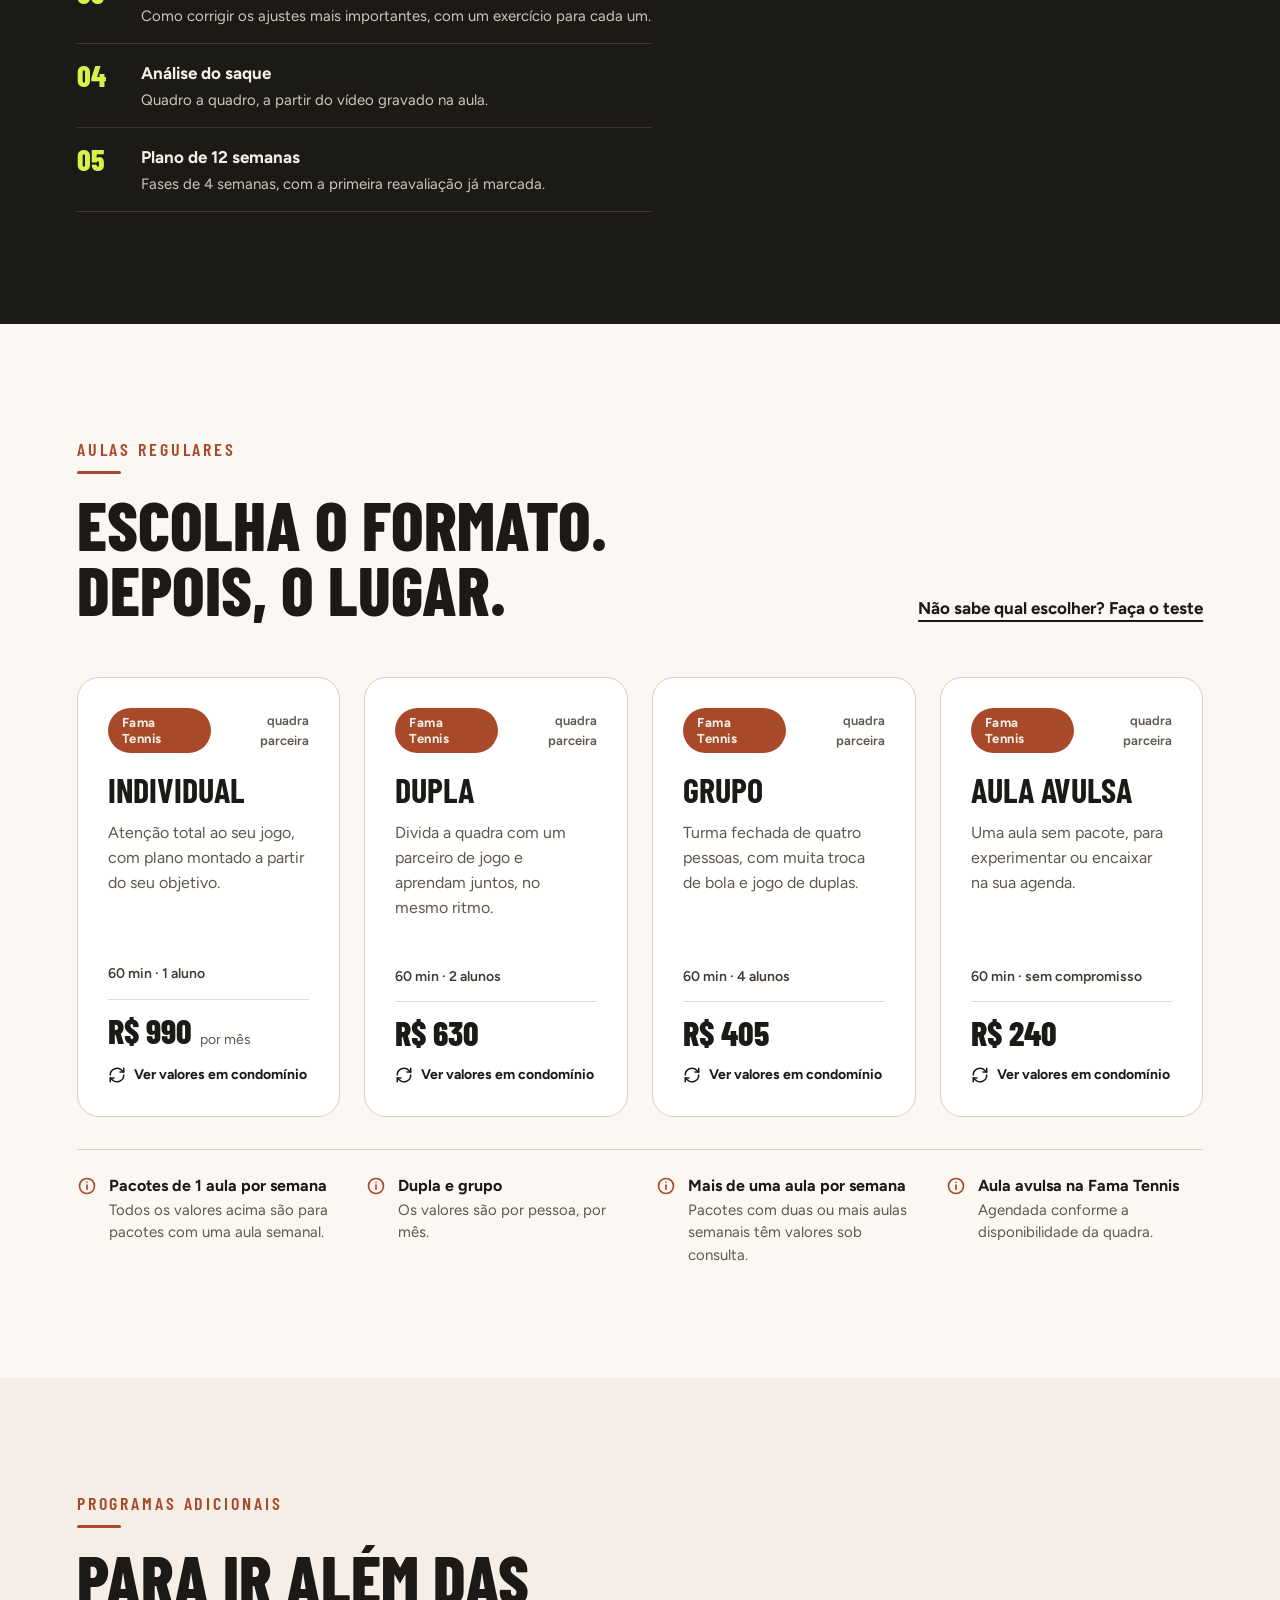
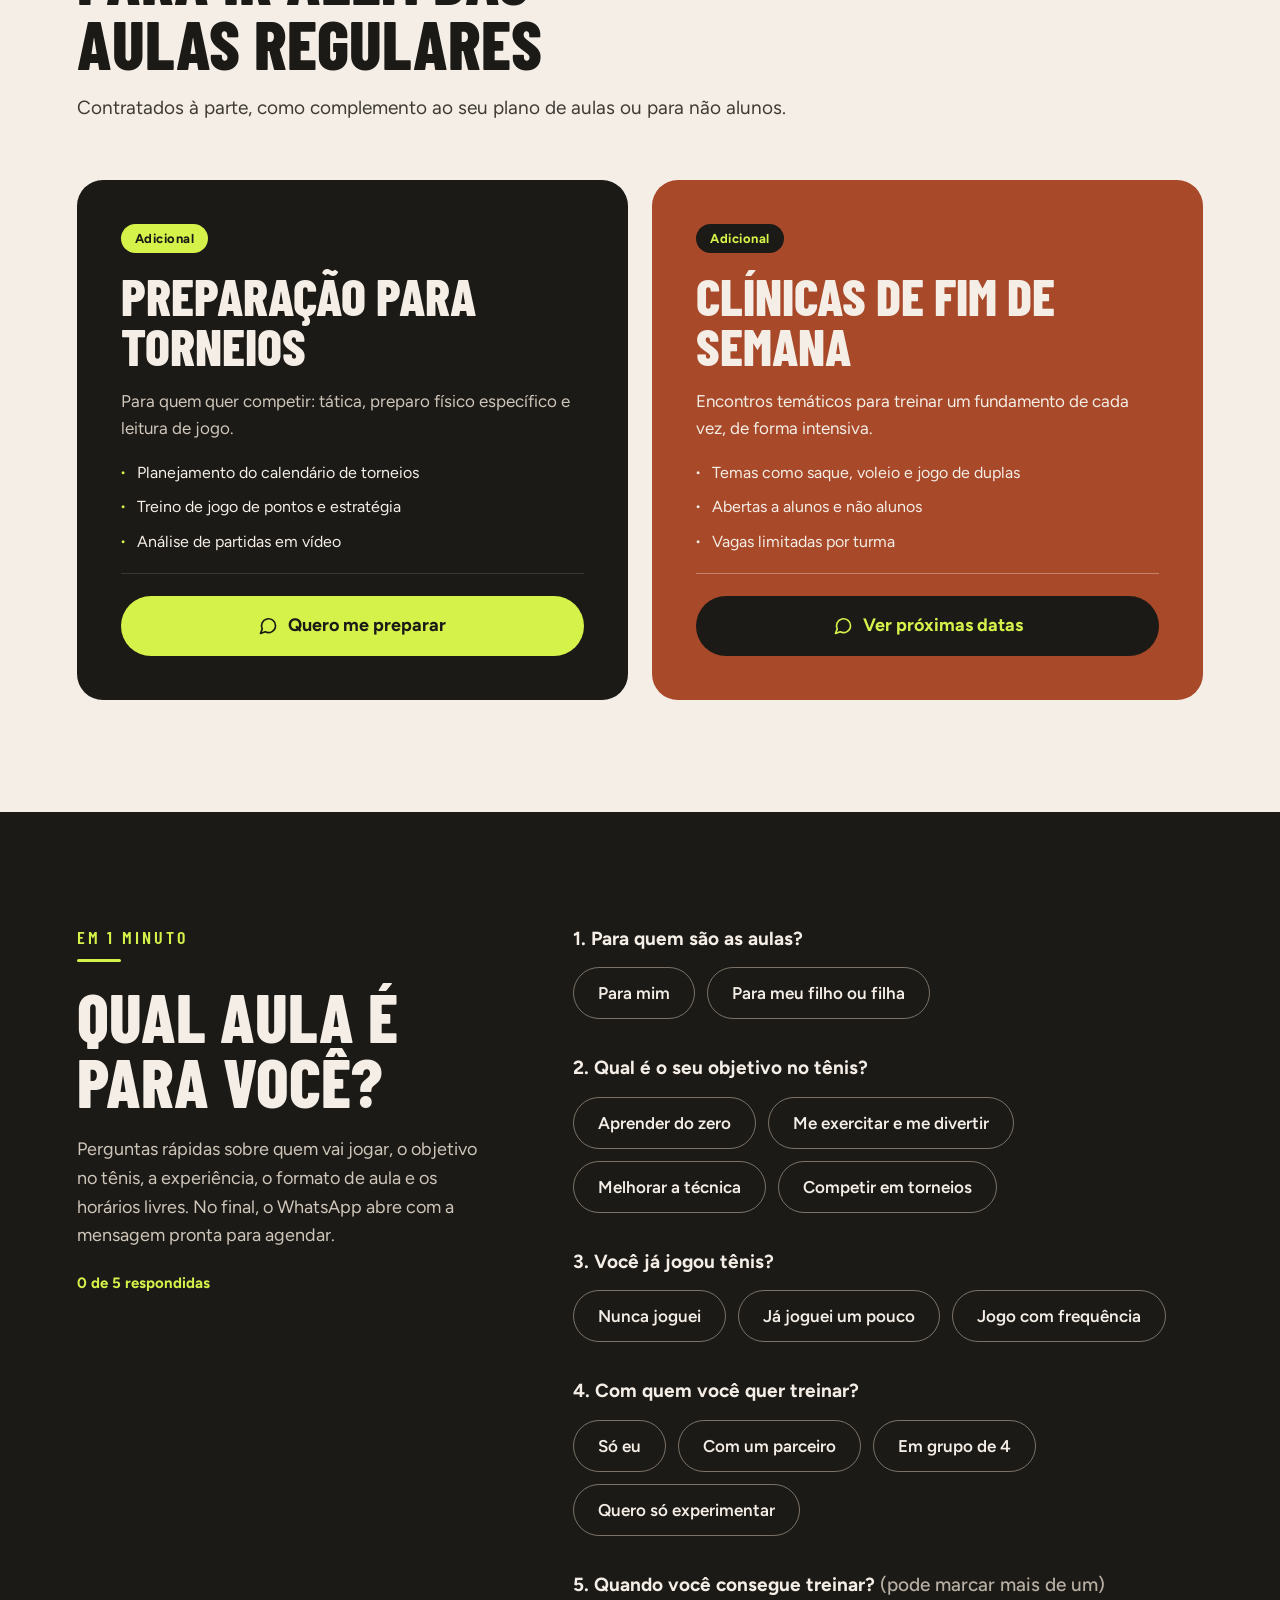
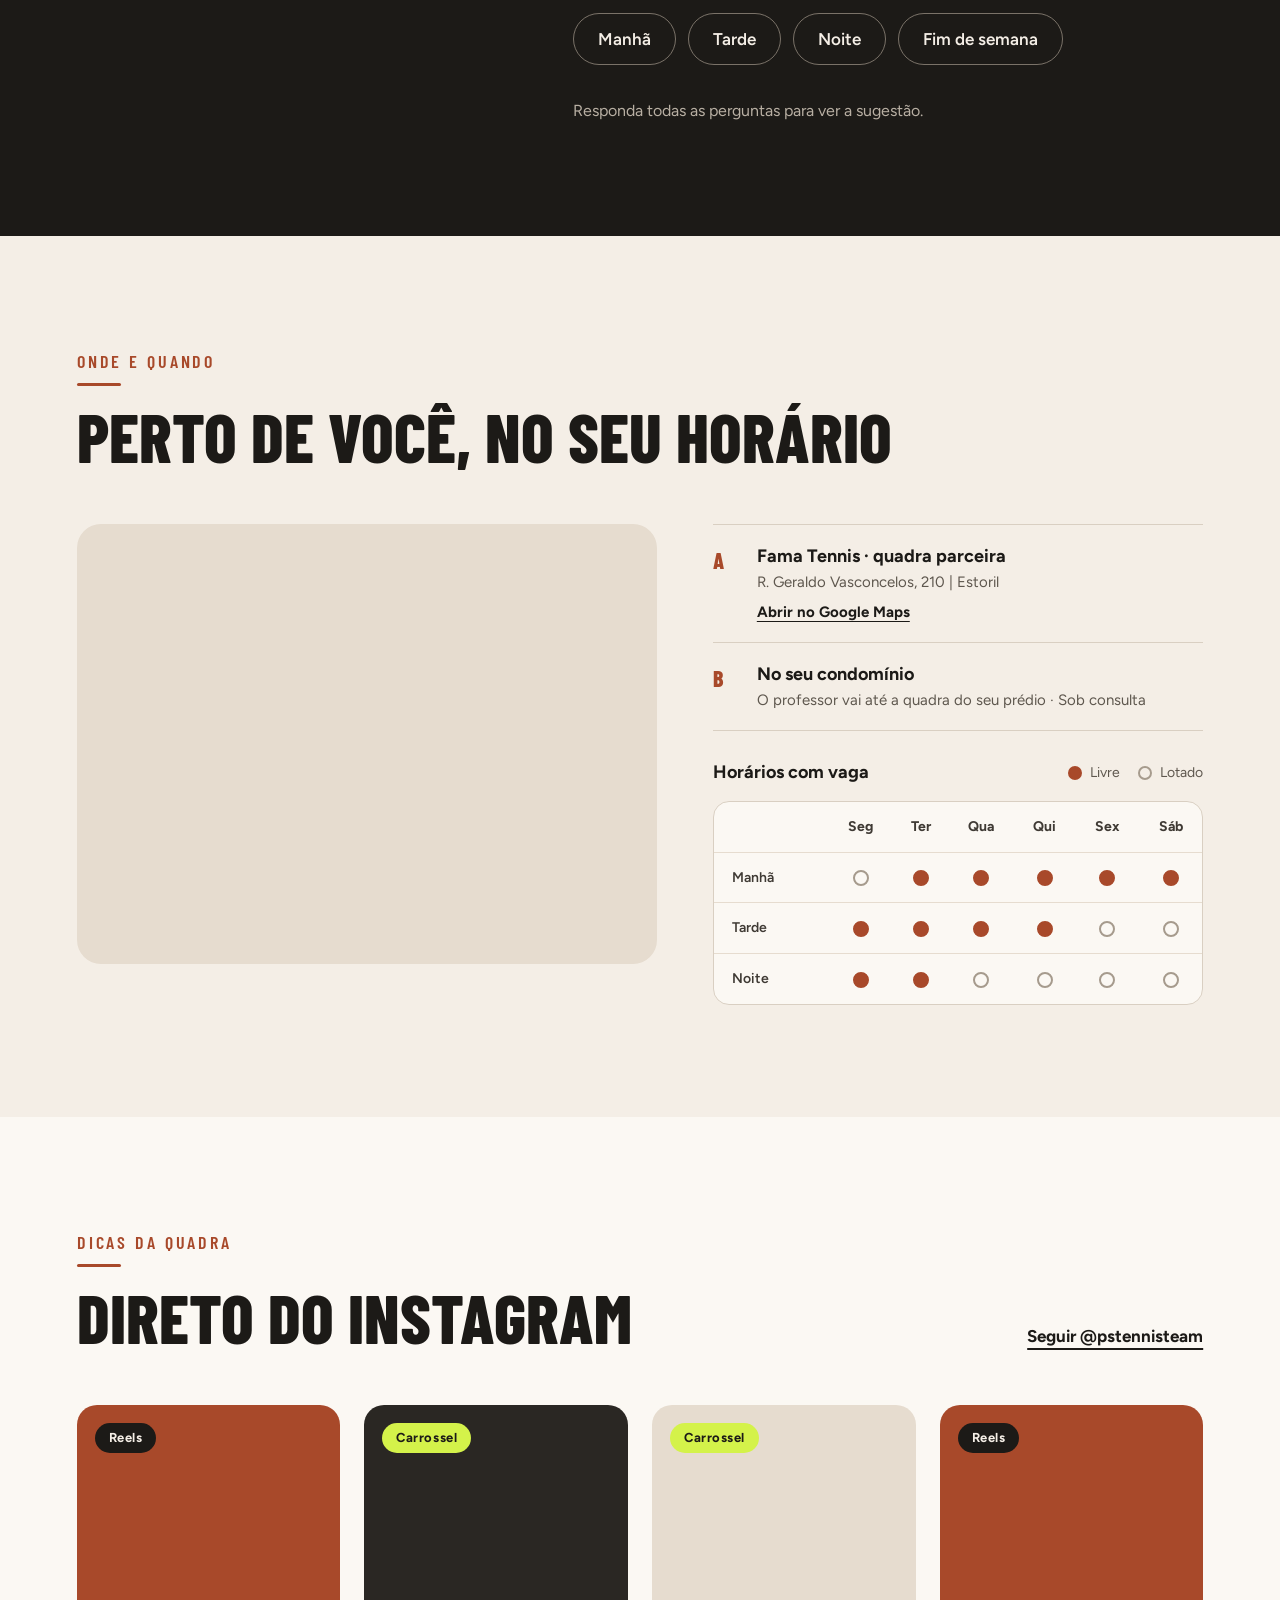
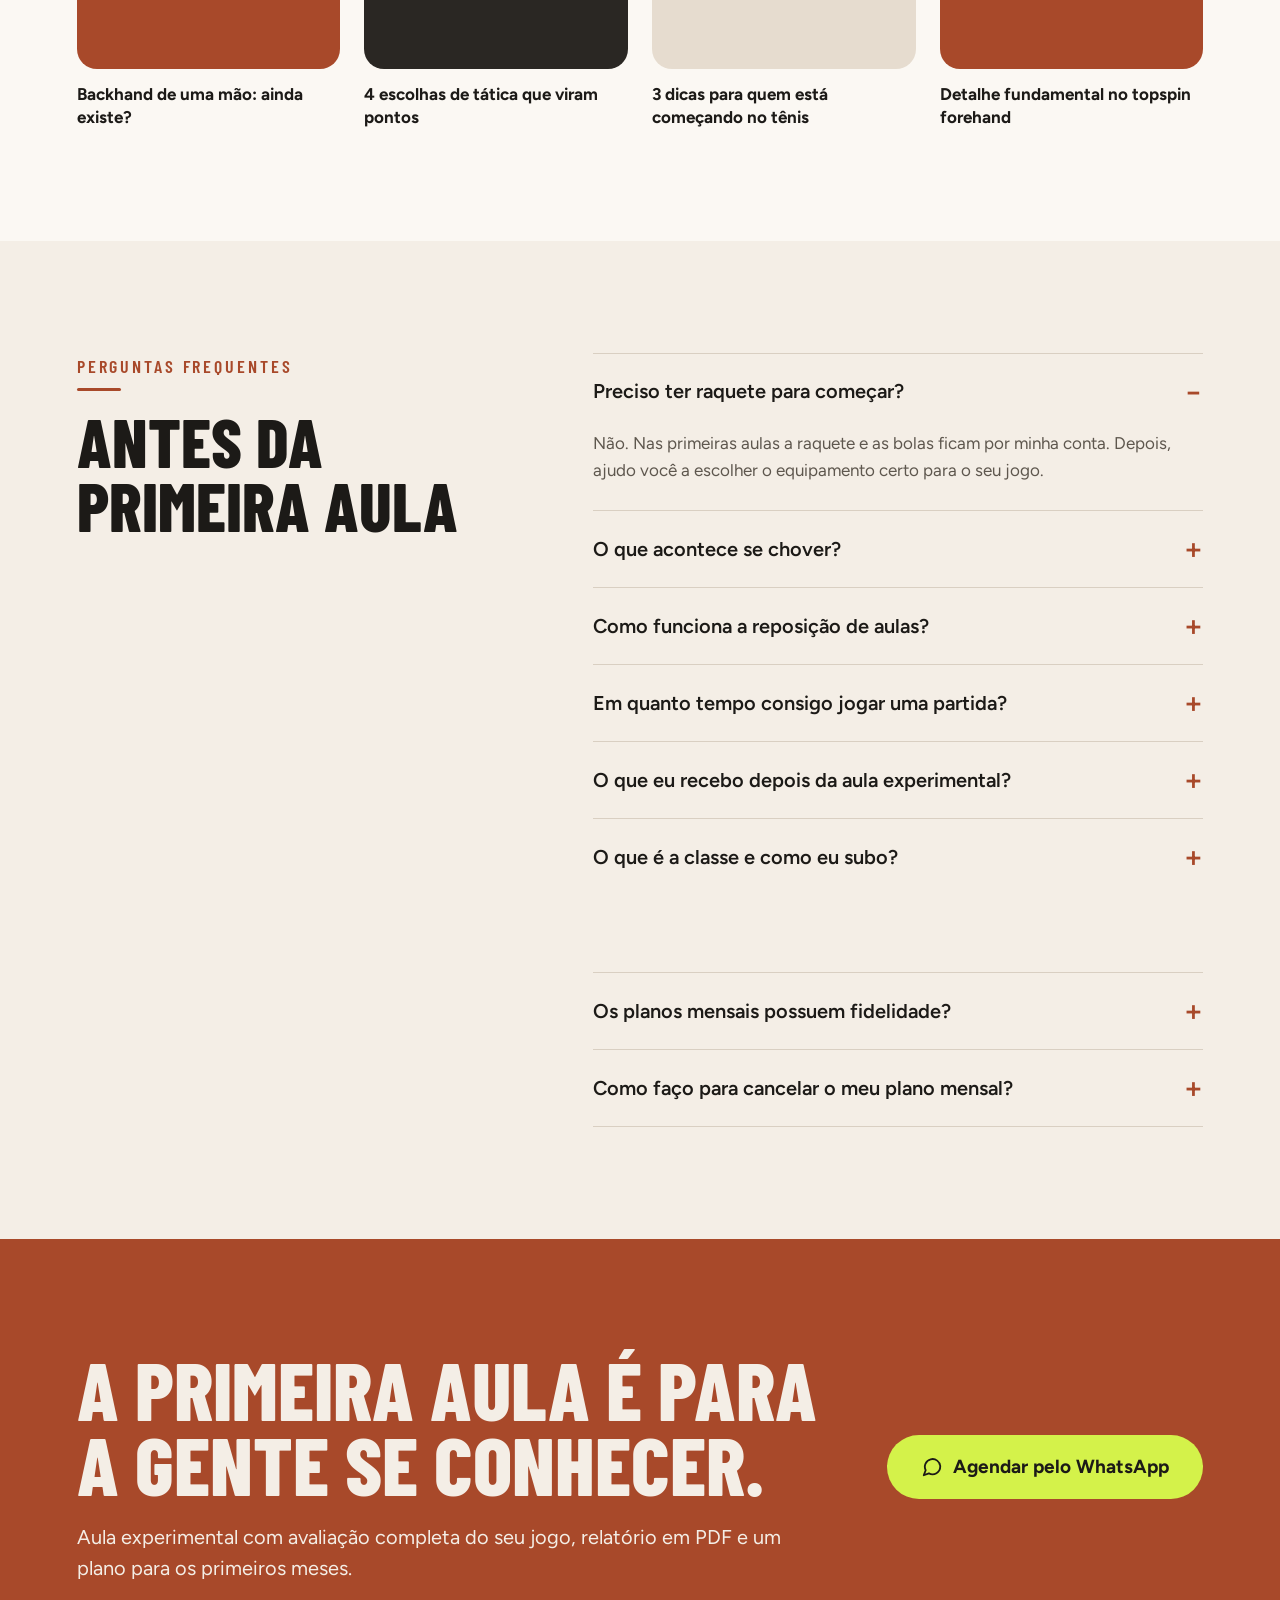
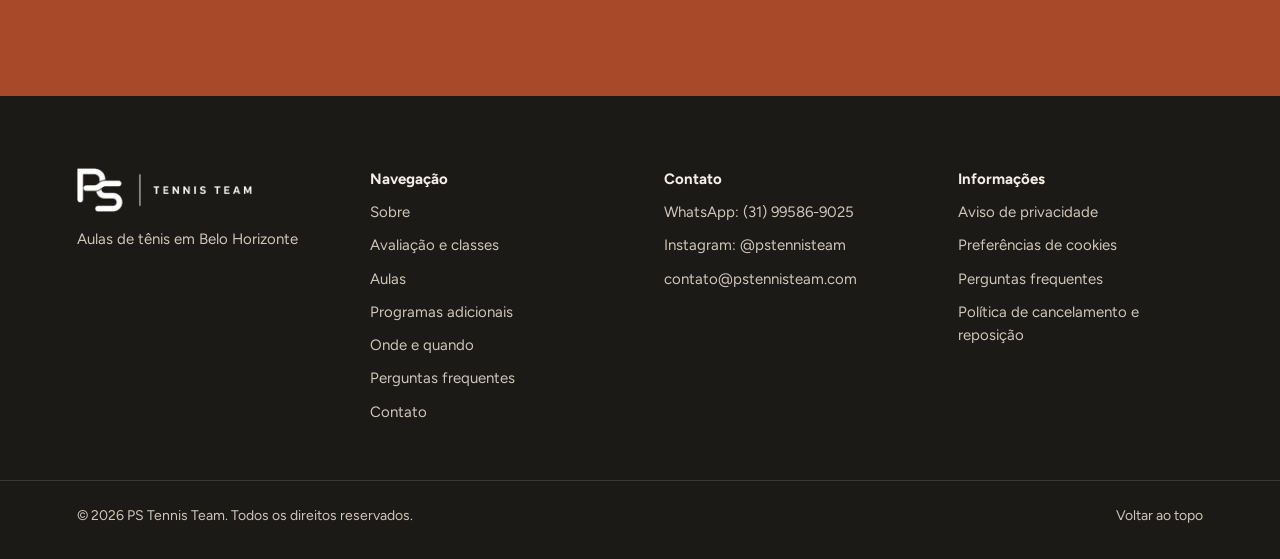
==== commit a17bd304: "Endereços completos com www, o domínio principal do site O CNAME é www.pstennisteam.com e o endereço" ====
--- a/index.html
+++ b/index.html
@@ -29,13 +29,13 @@
   <meta property="og:title" content="PS Tennis Team | Aulas de tênis em Belo Horizonte">
   <meta property="og:description" content="Do primeiro saque à preparação para torneios. Agende uma aula experimental.">
   <meta property="og:type" content="website">
-  <meta property="og:url" content="https://pstennisteam.com/">
-  <meta property="og:image" content="https://pstennisteam.com/img/compartilhamento.jpg">
+  <meta property="og:url" content="https://www.pstennisteam.com/">
+  <meta property="og:image" content="https://www.pstennisteam.com/img/compartilhamento.jpg">
   <meta property="og:image:width" content="1200">
   <meta property="og:image:height" content="630">
   <meta property="og:locale" content="pt_BR">
   <meta name="twitter:card" content="summary_large_image">
-  <link rel="canonical" href="https://pstennisteam.com/">
+  <link rel="canonical" href="https://www.pstennisteam.com/">
 
   <!-- Dados estruturados (schema.org): descrevem o negócio para o Google.
        Só entra aqui o que também aparece na página. Se mudar telefone, endereço,
@@ -46,20 +46,20 @@
     "@graph": [
       {
         "@type": "WebSite",
-        "@id": "https://pstennisteam.com/#site",
-        "url": "https://pstennisteam.com/",
+        "@id": "https://www.pstennisteam.com/#site",
+        "url": "https://www.pstennisteam.com/",
         "name": "PS Tennis Team",
         "inLanguage": "pt-BR",
-        "publisher": { "@id": "https://pstennisteam.com/#negocio" }
+        "publisher": { "@id": "https://www.pstennisteam.com/#negocio" }
       },
       {
         "@type": "LocalBusiness",
-        "@id": "https://pstennisteam.com/#negocio",
+        "@id": "https://www.pstennisteam.com/#negocio",
         "name": "PS Tennis Team",
         "description": "Aulas de tênis com o professor Paulo Santana em Belo Horizonte: individual, dupla, grupo e aula avulsa, na Fama Tennis ou no seu condomínio.",
-        "url": "https://pstennisteam.com/",
-        "logo": "https://pstennisteam.com/img/logo-preta.png",
-        "image": "https://pstennisteam.com/img/compartilhamento.jpg",
+        "url": "https://www.pstennisteam.com/",
+        "logo": "https://www.pstennisteam.com/img/logo-preta.png",
+        "image": "https://www.pstennisteam.com/img/compartilhamento.jpg",
         "telephone": "+55 31 99586-9025",
         "email": "contato@pstennisteam.com",
         "sameAs": ["https://www.instagram.com/pstennisteam/"],
@@ -74,16 +74,16 @@
         "knowsAbout": "Tênis",
         "founder": {
           "@type": "Person",
-          "@id": "https://pstennisteam.com/#paulo",
+          "@id": "https://www.pstennisteam.com/#paulo",
           "name": "Paulo Santana",
           "jobTitle": "Professor e treinador de tênis",
-          "image": "https://pstennisteam.com/img/paulo.jpg"
+          "image": "https://www.pstennisteam.com/img/paulo.jpg"
         },
         "hasOfferCatalog": {
           "@type": "OfferCatalog",
           "name": "Aulas de tênis",
           "itemListElement": [
-            { "@type": "Offer", "itemOffered": { "@type": "Service", "name": "Aula experimental com avaliação completa", "url": "https://pstennisteam.com/aula-experimental/" } },
+            { "@type": "Offer", "itemOffered": { "@type": "Service", "name": "Aula experimental com avaliação completa", "url": "https://www.pstennisteam.com/aula-experimental/" } },
             { "@type": "Offer", "itemOffered": { "@type": "Service", "name": "Aula individual" } },
             { "@type": "Offer", "itemOffered": { "@type": "Service", "name": "Aula em dupla" } },
             { "@type": "Offer", "itemOffered": { "@type": "Service", "name": "Aula em grupo (4 pessoas)" } },
